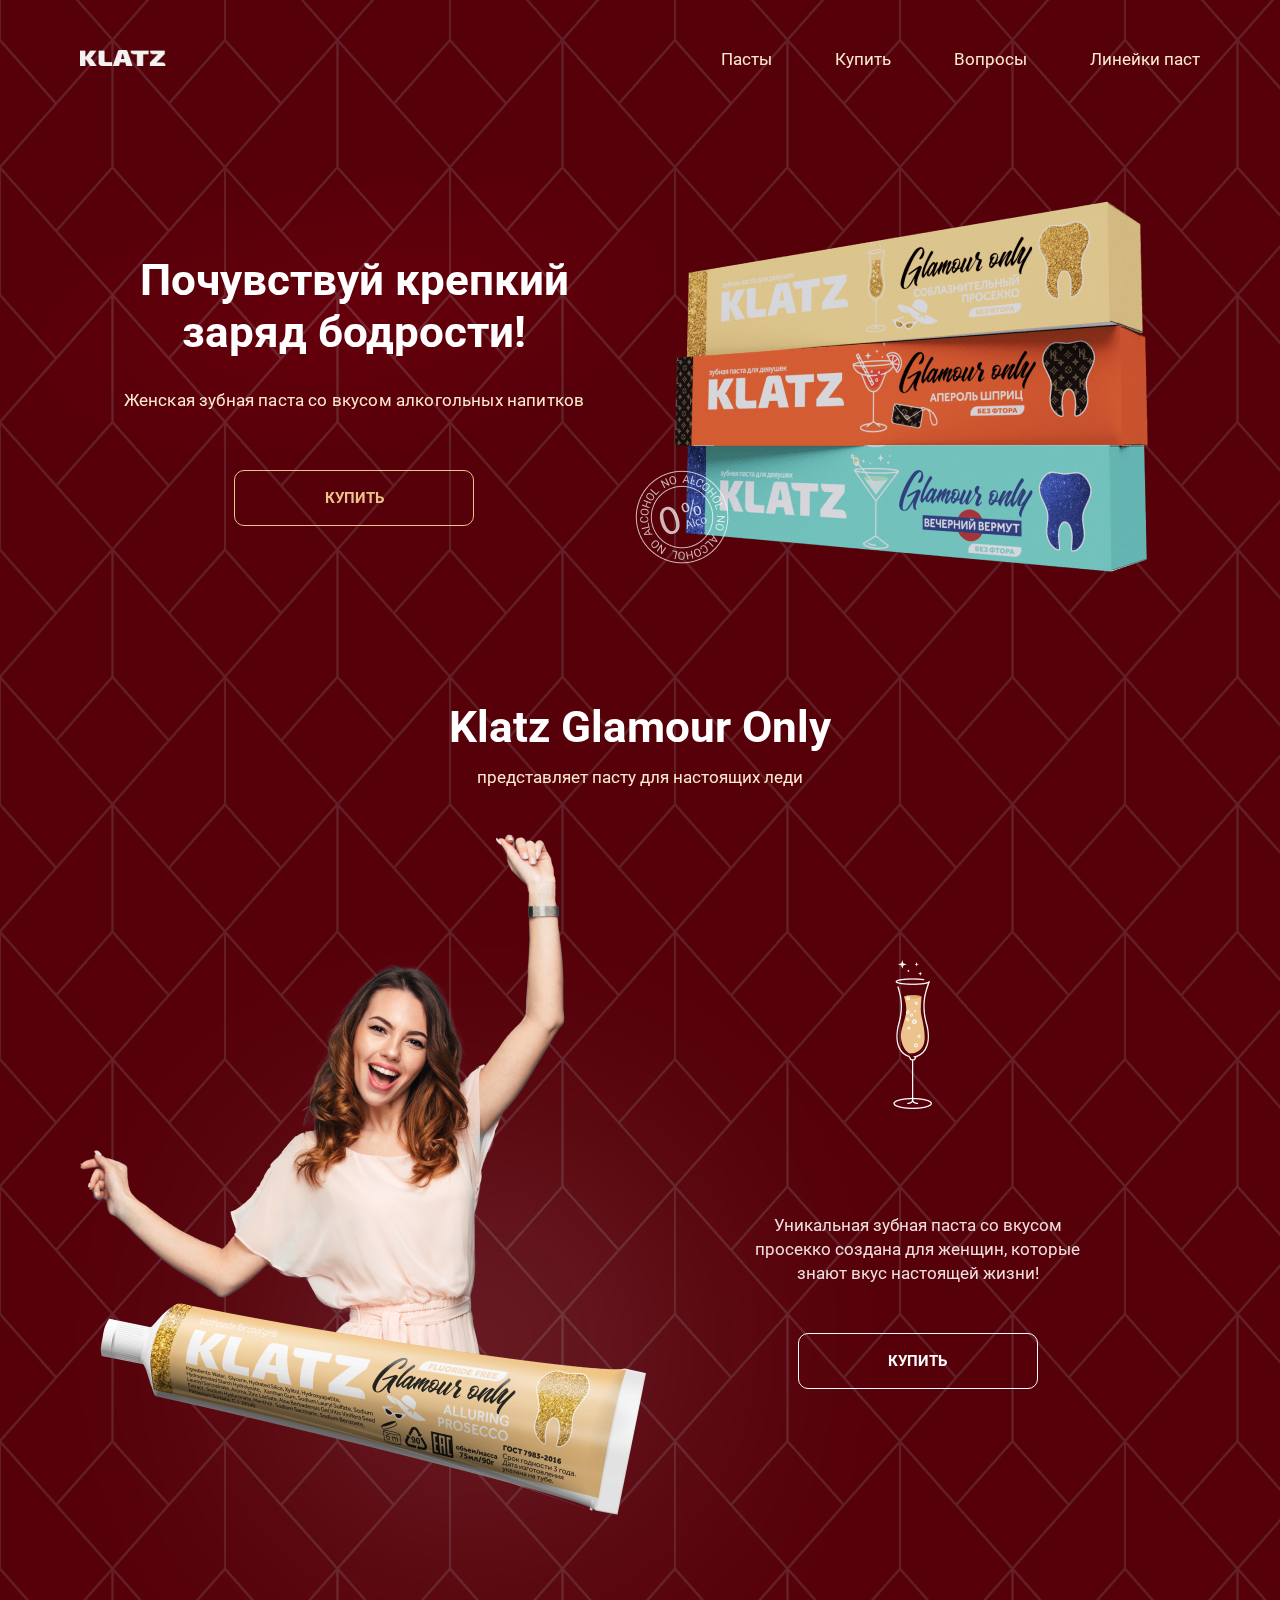
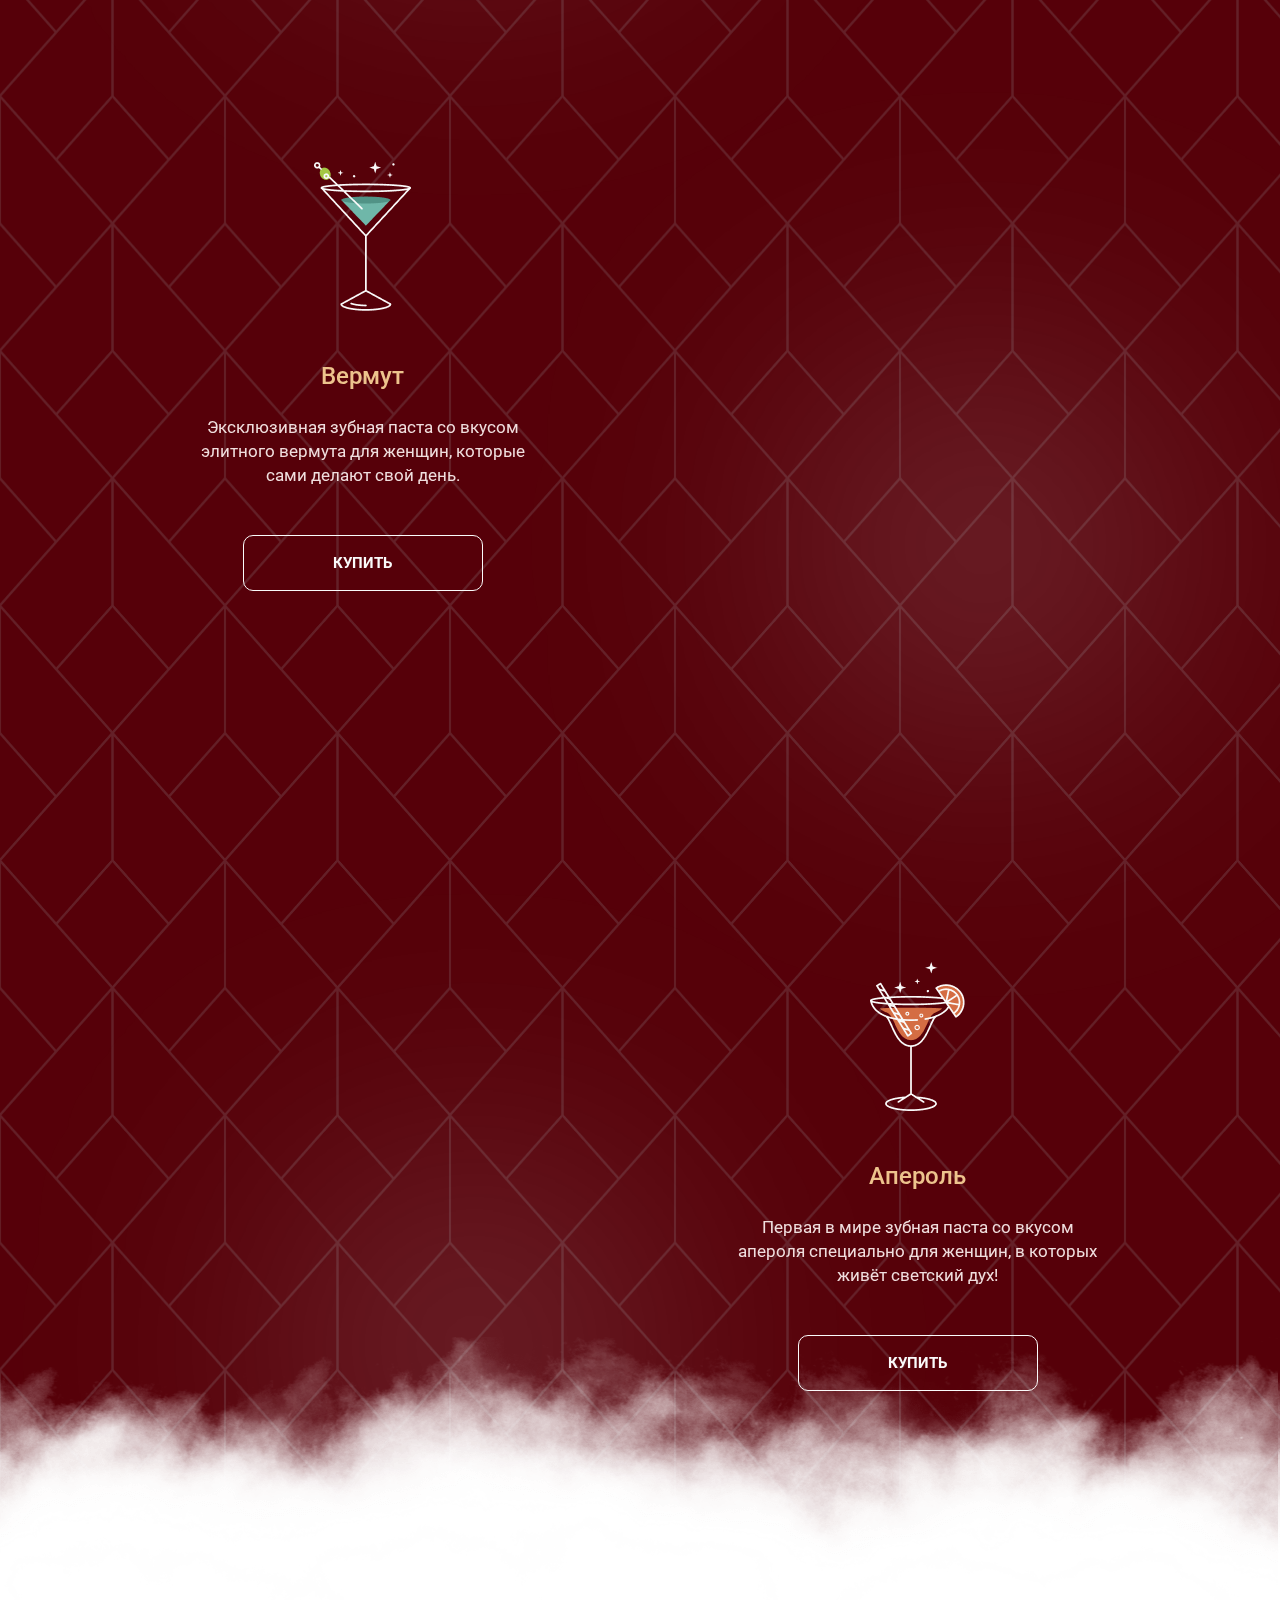
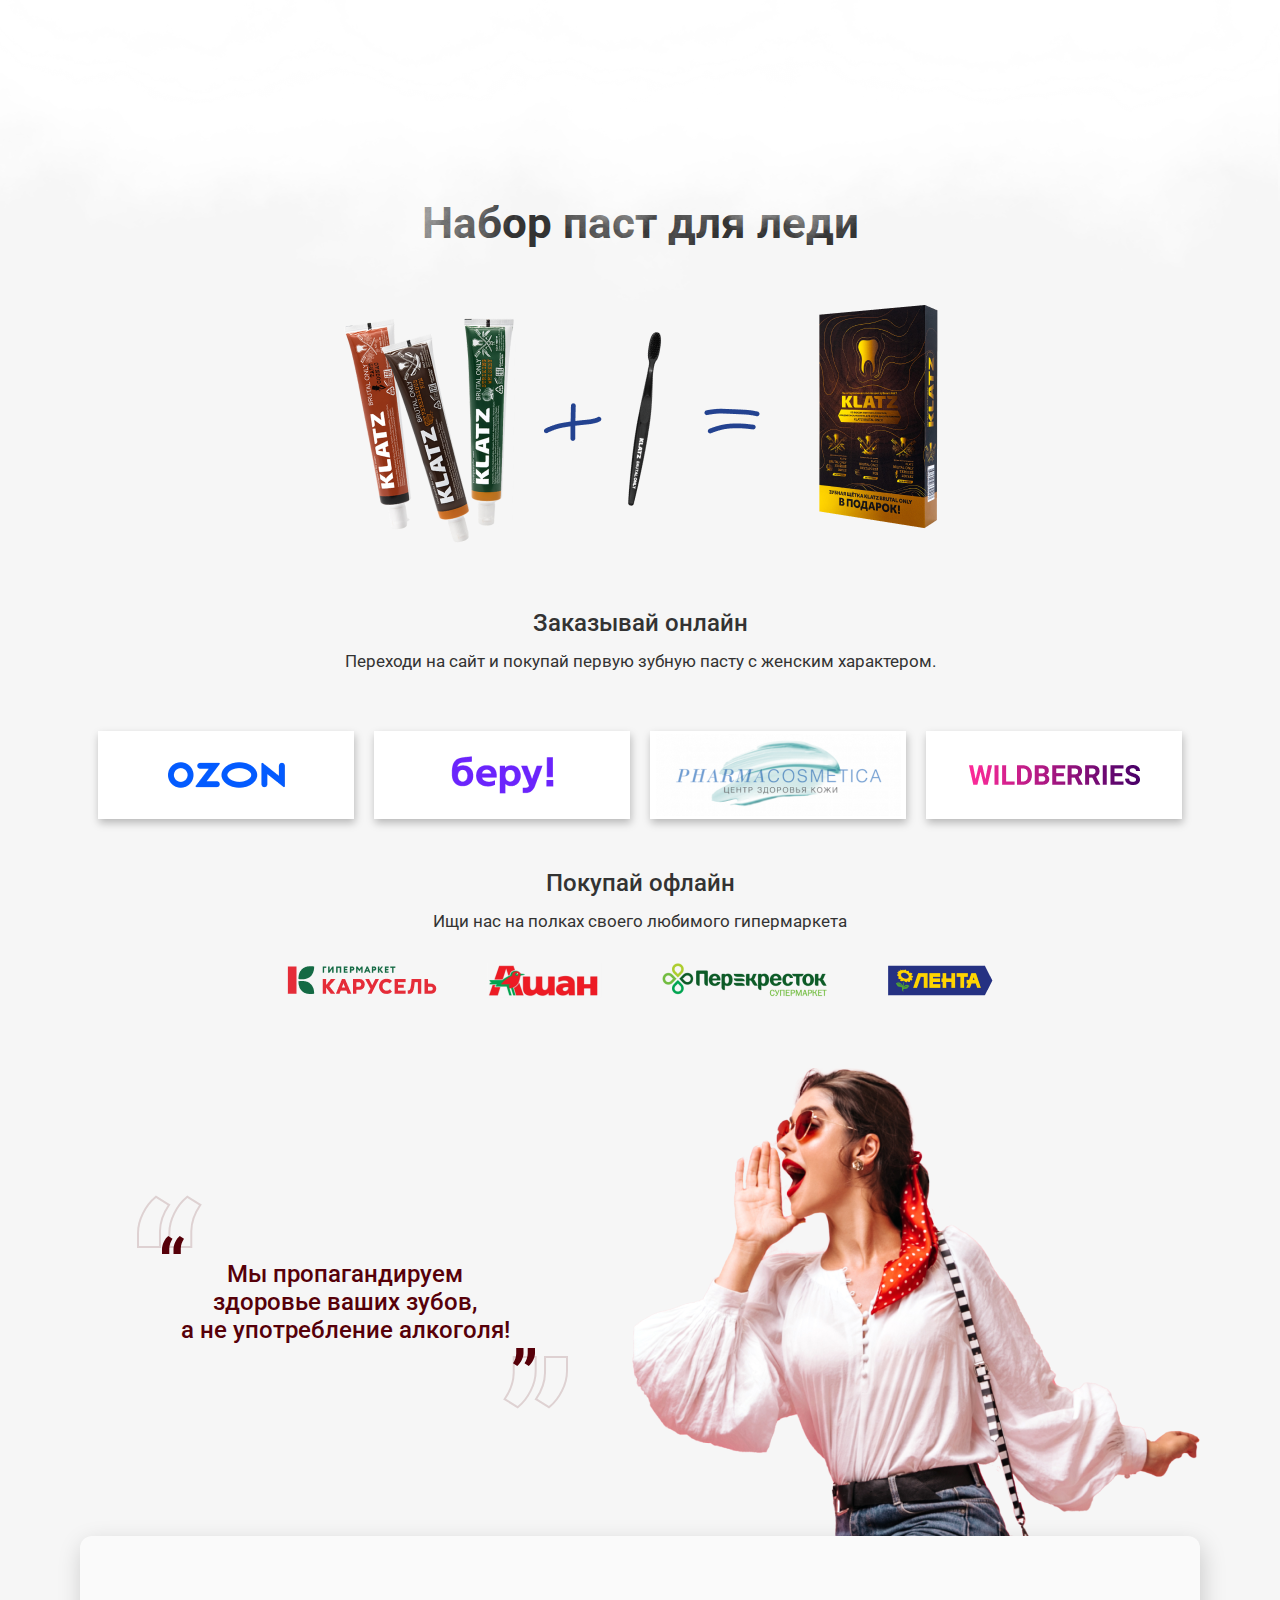
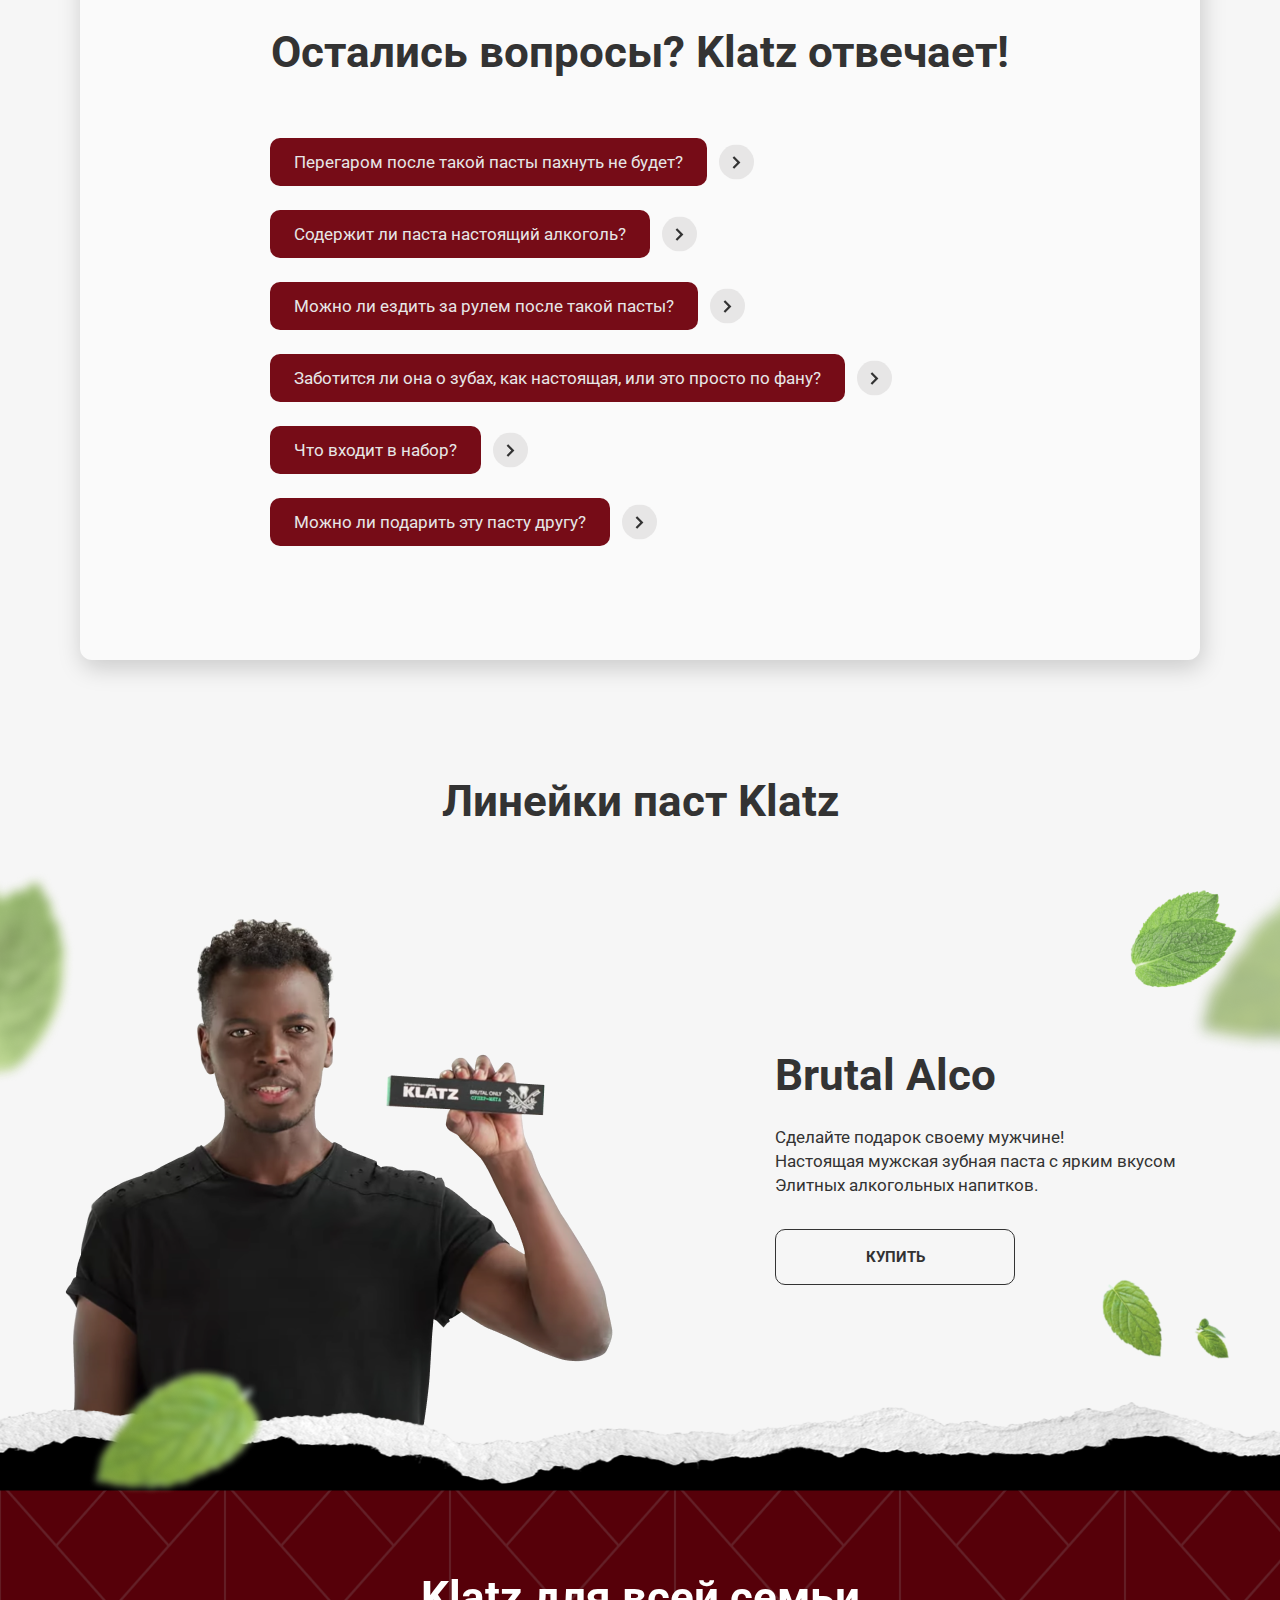
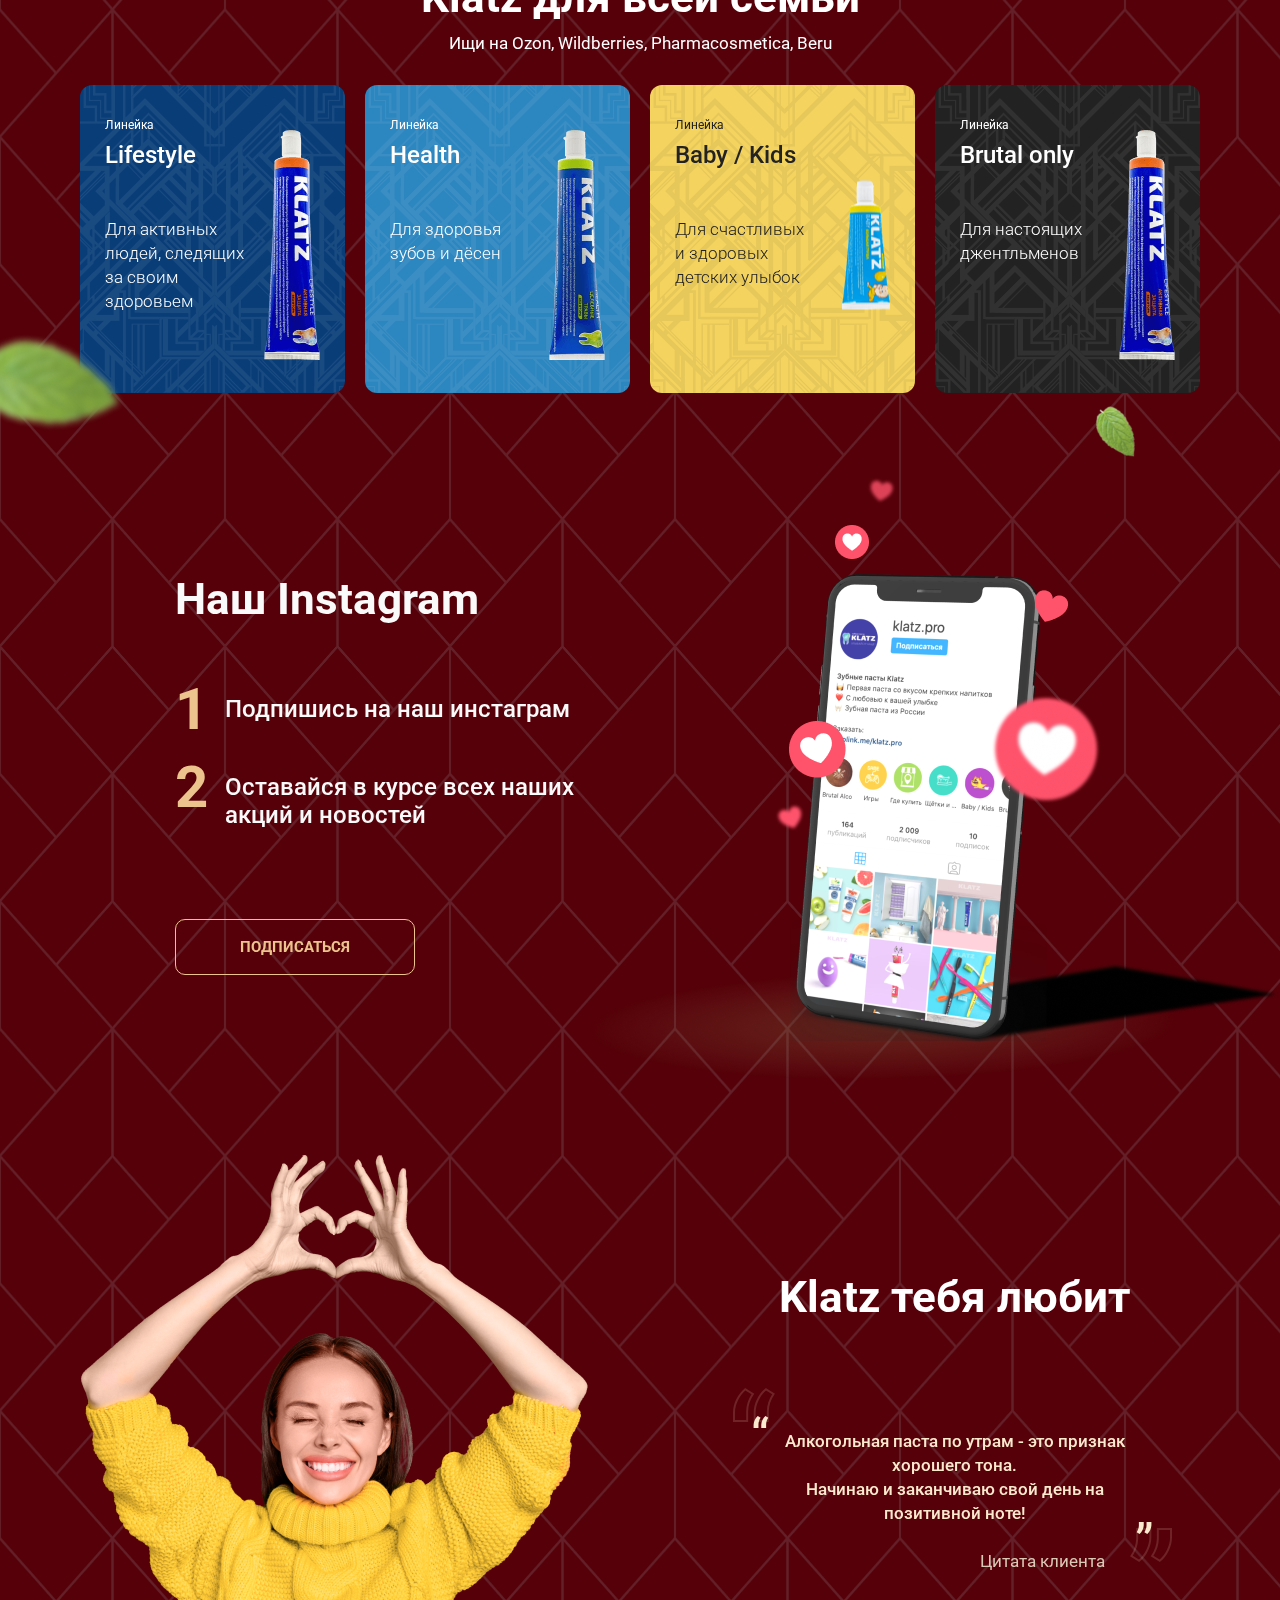
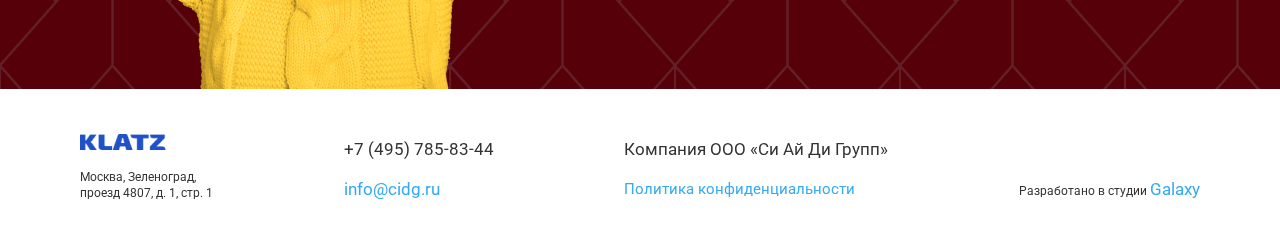
==== brutal/index.html @ ed5d12a5 "2" ====
<!DOCTYPE html>
<html>
<head>
    <!-- Google Tag Manager -->
<script>(function(w,d,s,l,i){w[l]=w[l]||[];w[l].push({'gtm.start':
new Date().getTime(),event:'gtm.js'});var f=d.getElementsByTagName(s)[0],
j=d.createElement(s),dl=l!='dataLayer'?'&l='+l:'';j.async=true;j.src=
'https://www.googletagmanager.com/gtm.js?id='+i+dl;f.parentNode.insertBefore(j,f);
})(window,document,'script','dataLayer','GTM-NTKZBSR');</script>
<!-- End Google Tag Manager -->

	<meta http-equiv="Content-Type" content="text/html; charset=utf-8" />
    <meta name="format-detection" content="telephone=no">
	<meta http-equiv="x-rim-auto-match" content="none">
	<meta name="viewport" content="user-scalable=yes, width=device-width" />
	<title>Зубные пасты Klatz</title>
	<script src="js/html5shiv.js"></script>
	<link href="https://fonts.googleapis.com/css2?family=Roboto:wght@300;400;500;700&display=swap" rel="stylesheet">
	<link href="css/reset.css" rel="stylesheet" type="text/css" />
	<link href="css/style.css" rel="stylesheet" type="text/css" />
    <link href="css/animate.min.css" rel="stylesheet" type="text/css" />
    <link href="css/mobile.css" rel="stylesheet" type="text/css" />
    
</head>

<body>
    
<!-- Google Tag Manager (noscript) -->
<noscript><iframe src="https://www.googletagmanager.com/ns.html?id=GTM-NTKZBSR"
height="0" width="0" style="display:none;visibility:hidden"></iframe></noscript>
<!-- End Google Tag Manager (noscript) -->

	<div class="main" id="main">
		<header>
        	<div class="container">
            	<div class="header-blocks">
                	<div class="logo"><img src="img/logo.png" alt=""></div>
                    <nav>
                    	<a href="#catalog" class="smoothScroll">Пасты</a>
                        <a href="#pay" class="smoothScroll">Купить</a>
                        <a href="#faq" class="smoothScroll">Вопросы</a>
                        <a href="#about" class="smoothScroll">Линейки паст</a>
                    </nav>
                    <div class="mob-nav">
                    	<div></div>
                        <div></div>
                        <div></div>
                    </div>
                </div>
            </div>
        </header>
        <div class="block1">
        	<div class="container">                
                <div class="block1-image"><span></span><img src="img/block1-image.png" alt=""></div>
                <div class="block1-content">
                	<div class="block1-title">Почувствуй крепкий заряд бодрости!</div>
                    <div class="block1-text">Женская зубная паста со вкусом алкогольных напитков</div>
                    <img src="img/block1-image.png" alt="" class="block1-image-mob">
                    <div class="cnt"><a href="#pay" class="btn yellow-btn smoothScroll">купить</a></div>
                </div>
            </div>
        </div>
        <div class="block3" id="catalog">
        	<div class="container">
            	<div class="block3-title">Klatz Glamour Only</div>
                <div class="block3-text">представляет пасту для настоящих леди</div>
                <div class="block3-block">
                	<img src="img/block3-image1.png" class="block3-image-mob" alt="">
                	<div class="block3-image">
                    	<div class="block3-image-bg wow animate__fadeIn" data-wow-duration="1s" data-wow-delay="0.4s"></div>
                        <div class="block3-image-icon1 wow animate__fadeInRight" data-wow-duration="1s" data-wow-delay="0.7s"></div>
                        <div class="block3-image-icon2 wow animate__fadeInRight" data-wow-duration="1s" data-wow-delay="0.7s"></div>
                        <div class="block3-image-icon4 wow animate__fadeInLeft" data-wow-duration="1s" data-wow-delay="0.7s"></div>
                        <div class="block3-image-icon5 wow animate__fadeInLeft" data-wow-duration="1s" data-wow-delay="0.7s"></div>
                        <div class="block3-image-image-fix wow animate__slideInUp" data-wow-duration="1.5s"></div>
                    </div>
                    <div class="block3-content">
                    	<div><img src="img/prosecco/prosecco-glass.png" alt="prosecco-glass"></div>
                        <div class="block3-item-title wow slideInLeft">Просекко</div>
                        <p>Уникальная зубная паста со вкусом просекко создана для женщин, которые знают вкус настоящей жизни!</p>
                        <div class="cnt"><a href="#pay" class="btn white-btn smoothScroll">купить</a></div>
                    </div>
                </div>
                <div class="block3-block">
                	<img src="img/block3-image2.png" class="block3-image-mob-fix" alt="">
                	<div class="block3-content">
                    	<div><img src="img/wermut/wermut-glass.png" alt="wermut-glass"></div>
                        <div class="block3-item-title">Вермут</div>
                        <p>Эксклюзивная зубная паста со вкусом элитного вермута для женщин, которые сами делают свой день.</p>
                        <div class="cnt"><a href="#pay" class="btn white-btn smoothScroll">купить</a></div>
                    </div>
                    <img src="img/block3-image2.png" class="block3-image-mob block3-image-mob-fix2" alt="">
                	<div class="block3-image">
                    	<div class="block3_2-image-bg wow animate__fadeIn" data-wow-duration="1s" data-wow-delay="0.4s"></div>
                        <div class="block3_2-image-icon1 wow animate__fadeInRight" data-wow-duration="1s" data-wow-delay="0.7s"></div>
                        <div class="block3_2-image-icon2 wow animate__fadeInRight" data-wow-duration="1s" data-wow-delay="0.7s"></div>
                        <div class="block3_2-image-icon3 wow animate__fadeInRight" data-wow-duration="1s" data-wow-delay="0.7s"></div>
                        <div class="block3_2-image-icon4 wow animate__fadeInLeft" data-wow-duration="1s" data-wow-delay="0.7s"></div>
                        <div class="block3_2-image-icon5 wow animate__fadeInLeft" data-wow-duration="1s" data-wow-delay="0.7s"></div>
                        <div class="block3_2-image1 wow animate__slideInUp" data-wow-duration="1.5s"></div>
                    </div>
                </div>
                <div class="block3-block">
                	<img src="img/block3-image3.png" class="block3-image-mob" alt="">
                	<div class="block3-image">
                    	<div class="block3_3-image-bg wow animate__fadeIn" data-wow-duration="1s" data-wow-delay="0.4s"></div>
                        <div class="block3_3-image-icon1 wow animate__fadeInRight" data-wow-duration="1s" data-wow-delay="0.7s"></div>
                        <div class="block3_3-image-icon2 wow animate__fadeInLeft" data-wow-duration="1s" data-wow-delay="0.7s"></div>
                        <div class="block3_3-image-icon3 wow animate__fadeInRight" data-wow-duration="1s" data-wow-delay="0.7s"></div>
                        <div class="block3_3-image-icon4 wow animate__fadeInRight" data-wow-duration="1s" data-wow-delay="0.7s"></div>
                        <div class="block3_3-image1 wow animate__slideInUp" data-wow-duration="1.5s"></div>
                    </div>
                    <div class="block3-content">
                    	<div><img src="img/aperol/aperol-glass.png" alt="aperol-glass"></div>
                        <div class="block3-item-title">Апероль</div>
                        <p>Первая в мире зубная паста со вкусом апероля специально для женщин, в которых живёт светский дух!</p>
                        <div class="cnt"><a href="#pay" class="btn white-btn smoothScroll">купить</a></div>
                    </div>
                </div>
            </div>
        </div>
        <div class="white-block">
        	<div class="white-top"></div>
            <div class="container" id="pay">
            	<div class="white-title">Набор паст для леди</div>
                <div class="white-image"><img src="img/white-image.png" alt=""></div>
                <div class="order">
                	<div class="order-title">Заказывай онлайн</div>
                    <div class="order-text">Переходи на сайт и покупай первую зубную пасту с женским характером.</div>
                    <div class="order-blocks">
                        <a id="btn1" target="_blank" href="https://www.ozon.ru/context/detail/id/167987107/" class="order-item"><img src="img/order/1.png" alt="ozon"></a>
                        <a id="btn2" target="_blank" href="https://beru.ru/product/nabor-klatz-zubnaia-pasta-terpkii-koniak-75-ml-zubnaia-pasta-uboinyi-viski-75-ml-zubnaia-pasta-buntarskii-rom-75-ml-zubnaia-shchetka-dlia-vzroslykh-zhestkaia/100883384955" class="order-item-2"><img src="img/order/2.png" alt="беру!"></a>
                        <a id="btn3" target="_blank" href="https://www.pharmacosmetica.ru/eshop/plus-podarok/podarki-dlya-sebya/nabor-zubnaya-pasta-klatz-brutal-only-terpkiy-konyak-75ml-uboynyy-viski-75ml-buntarskiy-rom-75ml-zub.html" class="order-item-2"><img src="img/order/3.png" alt="pharmacosmetica"></a>
                        <a id="btn4" target="_blank" href="https://www.wildberries.ru/catalog/11009978/detail.aspx" class="order-item"><img src="img/order/4.png" alt="wildberries"></a>
                    </div>
                </div>
                <div class="pay">
                	<div class="order-title">Покупай офлайн</div>
                    <div class="order-text">Ищи нас на полках своего любимого гипермаркета</div>
                    <div class="pay-blocks">
                    	<img src="img/pay/1.png" alt="гипермаркет Карусель">
                        <img src="img/pay/2.png" alt="Ашан">
                        <img src="img/pay/3.png" alt="супермаркет Перекресток">
                        <img src="img/pay/4.png" alt="гипермаркет Лента">
                    </div>
                </div>
                <div class="faq-info">
                	<div class="faq-info-content">
                    	<div class="faq-quote-left"></div>
                        <div class="faq-quote-left2"></div>
                        <div class="faq-quote-right"></div>
                        <div class="faq-quote-right2"></div>
                    	Мы пропагандируем<br> здоровье ваших зубов,<br> а не употребление алкоголя!
                    </div>
                	<img src="img/faq-image.png" alt="">
                </div>
                <div class="faq" id="faq">
                	<div class="faq-title">Остались вопросы? Klatz отвечает!</div>
                    <div class="faq-items">
                    	<div class="faq-item">
                        	<div class="faq-item-title">
                            	Перегаром после такой пасты пахнуть не будет?
                                <span></span>
                            </div>
                            <div class="faq-item-content">
                            	- Нет, паста не содержит алкоголя, поэтому не оставляет после себя алкогольного запаха. Вы с удовольствием можете чистить зубы перед важной встречей или свиданием - изо рта будет пахнуть свежестью.
                            </div>
                        </div>
                        <div class="faq-item">
                        	<div class="faq-item-title">
                            	Содержит ли паста настоящий алкоголь?
                                <span></span>
                            </div>
                            <div class="faq-item-content">
                            	- Нет, мы используем специальные отдушки, чтобы придать пасте очень правдоподобный вкус алкоголя. Он вас не разочарует!
                            </div>
                        </div>
                        <div class="faq-item">
                        	<div class="faq-item-title">
                            	Можно ли ездить за рулем после такой пасты?
                                <span></span>
                            </div>
                            <div class="faq-item-content">
                            	- Конечно, так как в нашей пасте нет алкоголя. Только полезные элементы для здоровья ваших зубов.
                            </div>
                        </div>
                        <div class="faq-item">
                        	<div class="faq-item-title">
                            	Заботится ли она о зубах, как настоящая, или это просто по фану?
                                <span></span>
                            </div>
                            <div class="faq-item-content">
                            	Заботится, да ещё как! Паста содержит ионы цинка, активные компоненты солодки и оливкового масла, которые оказывают бактериостатическое действие, препятствуют формированию зубного камня, сохраняют длительное ощущение свежести во рту. А также другие полезные элементы.
                            </div>
                        </div>
                        <div class="faq-item">
                        	<div class="faq-item-title">
                            	Что входит в набор?                                
                            </div>
                            <div class="faq-item-content">
                            	<strong>Зубная щётка</strong>, зубная паста для мужчин <strong>Терпкий коньяк</strong> 75 мл, Зубная паста для мужчин <strong>Убойный виски</strong> 75 мл, Зубная паста для мужчин <strong>Бунтарский ром</strong> 75 мл.
                            </div>
                        </div>
                        <div class="faq-item">
                        	<div class="faq-item-title">
                            	Можно ли подарить эту пасту другу?
                                <span></span>
                            </div>
                            <div class="faq-item-content">
                            	Конечно! Эта паста - отличное дополнение к подарку для тех, кого сложно удивить.
                            </div>
                        </div>
                    </div>
                </div>
            </div>
            <div class="about" id="about">
            	<div class="about-icon1"></div>
                <div class="about-icon6"></div>
            	<div class="about-title">Линейки паст Klatz</div>
                <div class="about-block">
                	<div class="container">
                    	<div class="about-image"><img src="img/about-image.png" alt=""></div>
                    	<div class="about-icon2"></div>
                        <div class="about-icon4"></div>
                        <div class="about-icon5"></div>
                        <div class="about-icon7"></div>
                        <div class="about-block-content">
                        	<div class="about-content">
                            	<div class="about-content-title">Brutal Alco</div>
                                <p>Сделайте подарок своему мужчине!<br> Настоящая мужская зубная паста с ярким вкусом Элитных алкогольных напитков. </p>
                                <div class="about-btn-mob"><a href="#pay" class="btn black-btn smoothScroll">Купить</a></div>
                            </div>
                        </div>
                    </div>
                </div>
            </div>
            <div class="white-bottom"></div>
        </div>
        <div class="info">
        	<div class="info-icon1"></div>
        	<div class="container">
            	<div class="info-icon2"></div>
            	<div class="info-title">Klatz для всей семьи</div>
                <div class="info-text">Ищи на Ozon, Wildberries, Pharmacosmetica, Beru</div>
                <div class="info-blocks">
                	<div class="info-item">
                    	<div class="info-item__content">
                        	<p class="info-item-text1">Линейка</p>
                            <p class="info-item-text2">Lifestyle</p>
                            <p class="info-item-bottom">Для активных людей, следящих за своим здоровьем</p>
                        </div>
                        <img src="img/info/lifestyle.png" alt="Зубная паста Klatz Lifestyle">
                    </div>
                    <div class="info-item">
                        <div class="info-item__content">
                            <p class="info-item-text1">Линейка</p>
                            <p class="info-item-text2">Health</p>
                            <p class="info-item-bottom">Для здоровья зубов и дёсен</p>
                        </div>
                        <img src="img/info/health.png" alt="Зубная паста Klatz Health">
                    </div>
                    <div class="info-item">
                        <div class="info-item__content">
                            <p class="info-item-text1">Линейка</p>
                            <p class="info-item-text2">Baby / Kids</p>
                            <p class="info-item-bottom">Для счастливых и здоровых детских улыбок</p>
                        </div>
                        <img src="img/info/baby-kids.png" alt="Зубная паста Klatz Baby/Kids">
                    </div>
                    <div class="info-item">
                        <div class="info-item__content">
                            <p class="info-item-text1">Линейка</p>
                            <p class="info-item-text2">Brutal only</p>
                            <p class="info-item-bottom">Для настоящих джентльменов</p>
                        </div>
                        <img src="img/info/lifestyle.png" alt="Зубная паста Klatz Brutal only">
                    </div>
                </div>
            </div>
        </div>
        <div class="sub">
        	<div class="container">
            	<div class="sub-image">
                	<div class="sub-icon1"></div>
                    <div class="sub-icon2"></div>
                    <div class="sub-icon3"></div>
                    <div class="sub-icon4"></div>
                    <div class="sub-icon5"></div>
                    <div class="sub-icon6"></div>
                </div>
            	<div class="sub-block">
                	<div class="sub-content">
                    	<div class="sub-title">Наш Instagram</div>
                        <ol>
                            <li>Подпишись на наш инстаграм</li>
                            <li>Оставайся в курсе всех наших акций и новостей</li>
                        </ol>
                        <a href="https://www.instagram.com/klatz.pro/" target="_blank" class="btn yellow-btn">Подписаться</a>
                    </div>
                    <img src="img/sub-image.png" alt="">
                </div>
            </div>
        </div>
        <div class="qoute">
        	<div class="container">
            	<div class="qoute-image"><img src="img/quote-image.png" alt=""></div>
            	<div class="quote-block">
                	<div class="qoute-content">
                    	<div class="quote-title">Klatz тебя любит</div>
                        <div class="quote-text">
							<div class="quote-quote-left"></div>
                            <div class="quote-quote-left2"></div>
                            <div class="quote-quote-right"></div>
                            <div class="quote-quote-right2"></div>
                        	Алкогольная паста по утрам - это признак хорошего тона.<br> Начинаю и заканчиваю свой день на позитивной ноте!</div>
                        <div class="quote-text2">Цитата клиента</div>
                    </div>
                </div>
            </div>
        </div>
        <footer>
        	<div class="container">
            	<div class="footer-blocks">
                	<div class="footer-left">
                    	<img src="img/footer-logo.png" alt="" class="footer-logo">
                        <div class="footer-left-text">Москва, Зеленоград,<br> проезд 4807, д. 1, стр. 1</div>
                    </div>
                    <div class="footer-block">
                    	<p>+7 (495) 785-83-44</p>
                        <a href="mailto:info@cidg.ru">info@cidg.ru</a>
                    </div>
                    <div class="footer-block">
                    	<p>Компания ООО «Си Ай Ди Групп»</p>
                        <a href="#" class="politika">Политика конфиденциальности</a>                        
                    </div>
                    <div class="footer-block">
                        <div class="footer-left-text">Разработано в студии <a href="https://ongalaxy.ru">Galaxy</a></div>
                    </div>
                </div>
            </div>
        </footer>
    </div>
	
    <script src="js/jquery-1.8.3.min.js"></script>
    <script src="js/wow.min.js"></script>
    <script src="js/scripts.js"></script>
</body>
</html>
---- brutal/css/style.css ----
@charset "utf-8";
* {
	-moz-box-sizing: border-box;
	-webkit-box-sizing: border-box;
	box-sizing: border-box;
}
::-webkit-input-placeholder {color:#8a8a8a;}
::-moz-placeholder          {color:#8a8a8a;}
:-moz-placeholder           {color:#8a8a8a;}
:-ms-input-placeholder      {color:#8a8a8a;}
body {
	font-family: 'Roboto', sans-serif;
	font-size: 17px;
	color: #333333;
	background: url(../img/pattern.png) repeat 0 40px #560009;
	background-size: 225px;
	min-width: 480px;
}
a {
	text-decoration: none;
	transition: all 0.3s ease 0s;
	color: #000000;
}
input, button, textarea {
	font-family: 'Roboto', sans-serif;
	outline: none;
}
div {
	outline: none;
}
.main {
	overflow: hidden;
}
.container {
	width: 1150px;
	margin-top: 0px;
	margin-right: auto;
	margin-bottom: 0px;
	margin-left: auto;
	padding-right: 15px;
	padding-left: 15px;
}
header {
	padding-top: 50px;
	padding-bottom: 70px;
	z-index: 5;
	position: relative;
}
.header-blocks {
	display: flex;
	flex-direction: row;
	flex-wrap: wrap;
	justify-content: space-between;
	align-items: center;
	align-content: center;
}
nav {
	display: flex;
	flex-direction: row;
	flex-wrap: wrap;
	justify-content: flex-start;
	align-items: center;
	align-content: center;
}
nav a {
	color: #FCEACF;
	margin-left: 63px;
}
nav a:hover {
	color: #E2846C;
}
.block1 {
	margin-bottom: 175px;
	padding-top: 115px;
}
.block1 .container {
	position: relative;
}
.block1 .container:before {
	content: '';
	position: absolute;
    width: 841.28px;
    height: 297.63px;
    left: -135px;
    top: -87px;
    background: radial-gradient(43.34% 50% at 50% 50%, rgba(255, 255, 255, 0.177) 0%, rgba(255, 255, 255, 0) 100%);
    mix-blend-mode: overlay;
    transform: rotate(-7.77deg);
}
.block1-content {
	text-align: center;
	width: 548px;
	position: relative;
	z-index: 5;
}
.block1-title {
	font-size: 44px;
	line-height: 52px;
	font-weight: bold;
	color: #FFF;
	margin-bottom: 32px;
}
.block1-text {
	font-size: 17px;
	line-height: 20px;
	color: #FCEACF;
	margin-bottom: 60px;
	letter-spacing: 0.01em;
}
.btn {	
	width: 240px;
	height: 56px;
	display: flex;
	flex-direction: row;
	flex-wrap: wrap;
	justify-content: center;
	align-items: center;
	align-content: center;
	font-size: 15px;
	font-weight: bold;
	text-transform: uppercase;	
	line-height: 24px;
	border-radius: 10px;
}
.yellow-btn {
	border: 1px solid #EDC38D;
	color: #EDC38D;
}
.yellow-btn:hover, .white-btn:hover {
	color: #030303;
	background-color: #FCEACF;
}
.white-btn {
	border: 1px solid #FAFAFA;
	color: #FAFAFA;
}
.black-btn {
	border: 1px solid #333;
	color: #333;
}
.black-btn:hover {
	color: #fff;
	background-color: #333;
}
.cnt {
    display: flex;
    flex-direction: row;
    flex-wrap: wrap;
    justify-content: center;
    align-items: center;
    align-content: center;
    text-align: center;
}
.block1-image {
	position: absolute;
	right: 65px;
	bottom: -50px;
}
.block1-image span {
	position: absolute;
	left: -50px;
	background-image: url(../img/block1-mini.png);
	height: 118px;
	width: 118px;
	bottom: 0px;
}
.block2 {
	margin-bottom: 100px;
	background-image: url(../img/block2-image.png);
	background-repeat: no-repeat;
	background-position: center top;
	height: 530px;
}
.block2 .container {
	position: relative;
}
.block2-bg {
	background-image: url(../img/block2-bg.png);
	height: 660px;
	width: 1220px;
	position: absolute;
	left: -300px;
	top: 126px;
}
.block3-title {
	font-size: 44px;
	line-height: 52px;
	font-weight: bold;
	color: #FFF;
	text-align: center;
	margin-bottom: 12px;
}
.block3-text {
	line-height: 24px;
	color: #FCEACF;
	text-align: center;
	margin-bottom: 45px;
}
.block3-block {
	margin-bottom: 120px;
	display: flex;
	flex-direction: row;
	flex-wrap: wrap;
	justify-content: space-between;
	align-items: center;
	align-content: center;
}
.block3-content {
	margin-right: 100px;
	text-align: center;
	width: 365px;
}
.block3-content img {
	margin-bottom: 48px;
}
.block3-item-title {
	font-size: 24px;
	line-height: 28px;
	font-weight: 500;
	color: #EDC38D;
	margin-bottom: 25px;
}
.block3-content p {
	font-size: 17px;
	line-height: 24px;
	color: #F0DEDE;
	margin-bottom: 48px;
}
.block3-block:nth-child(2n) .block3-content {
	margin-right: 0px;
	margin-left: 100px;
}
.block3-block:nth-child(2n) .block3-image {
	margin-right: 45px;
	margin-left: 0px;
}
.white-block {
	background-color: #F6F6F6;
	position: relative;
	padding-top: 160px;
}
.white-top {
	position: absolute;
	top: -300px;
	left: 0px;
	width: 100%;
	height: 646px;
	background: url(../img/clouds-bg.png) 0 0;	
}
.white-title {
	font-size: 44px;
	line-height: 52px;
	font-weight: bold;
	text-align: center;
	margin-bottom: 56px;
}
.order {
	text-align: center;
}
.order-title {
	font-size: 24px;
	line-height: 28px;
	font-weight: 500;
	margin-bottom: 12px;
}
.order-text {
	line-height: 24px;
	margin-bottom: 58px;
}
.order-blocks {
	margin-bottom: 50px;
	display: flex;
	flex-direction: row;
	flex-wrap: wrap;
	justify-content: center;
	align-items: center;
	align-content: center;
}
.order-item {
	height: 88px;
	width: 256px;
	background: #FFFFFF;
	box-shadow: 1px 4px 8px rgba(0, 0, 0, 0.25);
	display: flex;
	flex-direction: row;
	flex-wrap: wrap;
	justify-content: center;
	align-items: center;
	align-content: center;
	margin-right: 10px;
	margin-left: 10px;
}
.order-item-2 {
	height: 88px;
	width: 256px;
	background: #FFFFFF;
	box-shadow: 1px 4px 8px rgba(0, 0, 0, 0.25);
	display: flex;
	flex-direction: row;
	flex-wrap: wrap;
	justify-content: center;
	align-items: center;
	align-content: center;
	margin-right: 10px;
	margin-left: 10px;
}
.order-item:hover {
	transform: scale(1.1);
}
.order-item-2:hover {
	transform: scale(1.1);
}
.pay {
	text-align: center;
	padding-bottom: 70px;
}
.pay .order-text {
	margin-bottom: 30px;
}
.pay-blocks {
	display: flex;
	flex-direction: row;
	flex-wrap: wrap;
	justify-content: center;
	align-items: center;
	align-content: center;
}
.pay-blocks img {
	margin-right: 25px;
	margin-left: 25px;
}
.faq-info {
	display: flex;
	flex-direction: row;
	flex-wrap: wrap;
	justify-content: space-between;
	align-items: center;
	align-content: center;
}
.faq-info-content {
	text-align: center;
	width: 350px;
	position: relative;
	margin-left: 90px;
	font-size: 24px;
	line-height: 28px;
	color: #560009;
	font-weight: 500;
}
.faq-quote-left {
	position: absolute;
	background-image: url(../img/quote-burgundy.svg);
	width: 65px;
	height: 53px;	
	left: -33px;
	top: -65px;	
}
.faq-quote-left2 {
	position: absolute;
	background-image: url(../img/quote-burgundy-small.svg);
	height: 18px;
	width: 22px;
	left: -8px;
	top: -24px;	
}
.faq-quote-right {
	position: absolute;
	background-image: url(../img/quote-burgundy.svg);
	height: 53px;
	width: 65px;
	right: -48px;
	bottom: -65px;
	transform: rotateZ(180deg);
}
.faq-quote-right2 {
	position: absolute;
	background-image: url(../img/quote-burgundy-small.svg);
	height: 18px;
	width: 22px;
	right: -15px;
	bottom: -22px;
	transform: rotateZ(180deg);
}
.faq {
	margin-bottom: 115px;
	padding: 90px 190px;
	background: #fafafa;
	box-shadow: 2px 8px 24px rgba(0, 0, 0, 0.18);
	border-radius: 12px;	
}
.faq-title {
	margin-bottom: 60px;
	font-size: 44px;
	line-height: 52px;
	font-weight: bold;	
	text-align: center;
}
.faq-item-title {
	display: inline-block;
	position: relative;
	margin-bottom: 24px;
	padding: 12px 24px;
	color: #E7E6E6;
	line-height: 24px;
	background: #760C17;
	border-radius: 10px;
	cursor: pointer;
}
.faq-item-title:before {
	content: '';
    position: absolute;    
    width: 35px;
    height: 35px;    
    top: 50%;
    transform: translateY(-50%);
    right: -47px;
    background: url(../img/faq-close.svg) 50% no-repeat #E7E6E6;
    border-radius: 50%;
}
.faq-item-content {
	display: none;
	margin-left: 145px;
	margin-bottom: 24px;
	padding: 12px 24px;	
	background: #E7E6E6;
	border-radius: 10px;
	line-height: 24px;
}
.faq-item-title.active:before {
    transform: translateY(-50%);
    right: -47px;
    background: url(../img/faq-open.svg) 50% no-repeat #760C17;
}
.faq-item-content.active {
	display: block;
}
.about-title {
	font-size: 44px;
	line-height: 52px;
	font-weight: bold;
	text-align: center;
	margin-bottom: 56px;
}
.about {
	position: relative;
}
.about-icon1 {
	background-image: url(../img/about-icon1.png);
	height: 325px;
	width: 151px;
	position: absolute;
	left: 0px;
	top: 30px;
}
.about-icon6 {
	background-image: url(../img/about-icon6.png);
	height: 358px;
	width: 127px;
	position: absolute;
	top: 30px;
	right: 0px;
}
.about-block .container {
	position: relative;
}
.about-icon2 {
	background-image: url(../img/about-icon2.png);
	height: 245px;
	width: 223px;
	position: absolute;
	left: 0px;
	bottom: -120px;
	z-index: 2;
}
.about-icon4 {
	background-image: url(../img/about-icon4.png);
	height: 113px;
	width: 125px;
	position: absolute;
	top: 0px;
	right: -30px;
}
.about-icon5 {
	background-image: url(../img/about-icon5.png);
	height: 121px;
	width: 161px;
	position: absolute;
	right: -30px;
	bottom: 60px;
}
.about-block-content {
	height: 568px;
	display: flex;
	flex-direction: row;
	flex-wrap: wrap;
	justify-content: flex-end;
	align-items: center;
	align-content: center;
}
.about-content {
	width: 425px;
}
.about-content-title {
	font-size: 44px;
	line-height: 52px;
	font-weight: bold;
	margin-bottom: 24px;
}
.about-content p {
	font-size: 17px;
	line-height: 24px;
	margin-bottom: 32px;
}
.info {
	padding-top: 120px;
	margin-bottom: 180px;
	position: relative;
}
.info .container {
	position: relative;
}
.info-title {
	font-size: 44px;
	line-height: 52px;
	font-weight: bold;
	color: #FFF;
	text-align: center;
	margin-bottom: 8px;
}
.info-text {
	font-size: 17px;
	line-height: 24px;
	color: #FFF;
	text-align: center;
	margin-bottom: 30px;
}
.info-blocks {
	display: flex;
	flex-direction: row;
	flex-wrap: wrap;
	justify-content: space-between;
	align-items: center;
	align-content: center;
}
.info-item {
	position: relative;
	width: 265px;
	height: 308px;
	padding: 32px 25px;	
	background-image: url(../img/info/info-item-bg.png);
	color: #fff;
	border-radius: 12px;
}
.info-blocks .info-item:nth-child(1) {
	background-color: #083D77;
}
.info-blocks .info-item:nth-child(2) {
	background-color: #2C86BF;
}
.info-blocks .info-item:nth-child(3) {
	background: url(../img/info/info-item-bg-black.png) #F4D35E;
	color: #222;
}
.info-blocks .info-item:nth-child(4) {
	background-color: #222;
}
.info-item__content {
	width: 140px;
}
.info-item img {
	position: absolute;
    right: 25px;
    top: 52%;
    transform: translateY(-50%);
}
.info-icon1 {
	background-image: url(../img/info-icon1.png);
	height: 194px;
	width: 148px;
	left: 0px;
	position: absolute;
	bottom: -100px;
	z-index: 2;
}
.info-icon2 {
	background-image: url(../img/info-icon2.png);
	height: 63px;
	width: 71px;
	position: absolute;
	bottom: -70px;
	right: 60px;
}
.sub {
	margin-bottom: 180px;
}
.sub .container {
	position: relative;
}
.sub-block {
	display: flex;
	flex-direction: row;
	flex-wrap: wrap;
	justify-content: flex-start;
	align-items: center;
	align-content: center;
}
.sub-image {
	position: absolute;
	top: 0;
	right: -65px;
	background-image: url(../img/sub/image1.png);
	height: 513px;
	width: 695px;
}
.sub-content {
	width: 500px;
	padding-left: 95px;
	color: #fafafa;
}
.sub-title {
	font-size: 44px;
	line-height: 52px;
	font-weight: bold;
	margin-bottom: 70px;
}
.sub-content ol {
	margin-bottom: 90px;
}
.sub-content ol li {
	position: relative;
    padding-left: 50px;
	font-size: 24px;
	line-height: 28px;
	font-weight: 500;
}
.sub-content ol li:before {
	position: absolute;
	top: 0;
    left: 0;
	font-size: 58px;
	font-weight: bold;
	color: #EDC38D;
}
.sub-content ol li:nth-child(1) {
	margin-bottom: 50px;
}
.sub-content ol li:nth-child(1):before {
	content: '1';
}
.sub-content ol li:nth-child(2):before {
	content: '2';
}
.sub-text {
	font-size: 24px;
	line-height: 28px;
	font-weight: 500;
	color: #F1A44D;
	margin-bottom: 60px;
}
.white-image {
	text-align: center;
	margin-bottom: 56px;
}
.about-image {
	position: absolute;
	left: 0px;
	bottom: 0px;
}
.white-bottom {
	background-image: url(../img/white-bottom.png);
	background-repeat: no-repeat;
	background-position: center bottom;
	height: 98px;
	width: 100%;
	position: absolute;
	left: 0px;
	bottom: -40px;
}
.quote-block {
	height: 467px;
	display: flex;
	flex-direction: row;
	flex-wrap: wrap;
	justify-content: flex-end;
	align-items: center;
	align-content: center;
}
.qoute .container {
	position: relative;
	display: flex;
	justify-content: space-between;
	align-items: center;
}
.qoute-image {
	height: 534px;
}
.qoute-content {
	width: 371px;
	margin-right: 60px;
	text-align: center;
}
.quote-title {
	font-size: 44px;
	line-height: 52px;
	font-weight: bold;
	color: #FFF;
	margin-bottom: 106px;
}
.quote-text {
	position: relative;
	font-size: 17px;
	line-height: 24px;
	font-weight: 500;
	color: #FCEACF;
	margin-bottom: 24px;
}
.quote-text2 {
	font-size: 17px;
	line-height: 24px;
	color: #DAC9B5;
	text-align: right;
	margin-right: 35px;
}
.quote-quote-left {
	position: absolute;
	background-image: url(../img/quote-yellow.svg);
	height: 34px;
	width: 42px;
	top: -41px;
	left: -36px;	
}
.quote-quote-left2 {
	position: absolute;
	background-image: url(../img/quote-yellow-small.svg);
	height: 12px;
	width: 16px;
	top: -13px;
	left: -16px;	
}
.quote-quote-right {
	position: absolute;
	background-image: url(../img/quote-yellow.svg);
	height: 34px;
	width: 42px;
	right: -32px;
	bottom: -37px;
	transform: rotateZ(180deg);
}
.quote-quote-right2 {
	position: absolute;
	background-image: url(../img/quote-yellow-small.svg);
	height: 12px;
	width: 16px;
	right: -12px;
	bottom: -9px;	
	transform: rotateZ(180deg);
}
footer {
	background-color: #FFF;
	padding-top: 45px;
	padding-bottom: 45px;
}
.footer-blocks {
	display: flex;
	flex-direction: row;
	flex-wrap: nowrap;
	justify-content: space-between;
	align-items: flex-end;
	align-content: flex-end;
}
.footer-logo {
	margin-bottom: 16px;
}
.footer-left-text {
	font-size: 12px;
	line-height: 16px;
}
.footer-block p {
	font-size: 17px;
	line-height: 24px;
	margin-bottom: 16px;
}
.footer-block a {
	font-size: 17px;
	line-height: 24px;
	color: #34AAF2;
	text-decoration: none;
}
.footer-block a:hover {
	text-decoration: underline;
}
.footer-block .politika {
	font-size: 15px;
}
.info-item-text1 {
	font-size: 12px;
	line-height: 16px;
	margin-bottom: 8px;
}
.info-item-text2 {
	font-size: 24px;
	line-height: 28px;
	margin-bottom: 48px;
	font-weight: 500;
}
.info-item-bottom {
	font-size: 17px;
	line-height: 24px;
	font-weight: 300;
}

.info-item-top3 {
	color: #222;
}
.block3-image {		
	position: relative;
	width: 566px;
	height: 681px;
}
.block3-image:before {
	content: '';
	position: absolute;
	width: 343px;
	height: 343px;
	right: 0;
	bottom: 0;
	background: rgba(250, 250, 250, 0.2);
	border-radius: 50%;
	filter: blur(150px);
}
.block3-image-bg {
	background-image: url(../img/prosecco/bg.png);
	position: absolute;	
    width: 675px;
    height: 508px;
    top: 120px;
    left: -35px;
}
.block3-image-image1 {
	background-image: url(../img/prosecco/image1.png);
	height: 422px;
	width: 346px;
	position: absolute;
	left: 117px;
	top: 40px;
}
.block3-image-image2 {
	background-image: url(../img/prosecco/image2.png);
	height: 233px;
	width: 506px;
	position: absolute;
	left: 4px;
	bottom: 0px;
}
.block3-image-icon1 {
	background-image: url(../img/prosecco/icon1.png);
	width: 182px;
	height: 267px;	
	position: absolute;
	left: 115px;
	top: 110px;
}
.block3-image-icon2 {
	background-image: url(../img/prosecco/icon2.png);
	width: 188px;
	height: 176px;	
	position: absolute;
	left: 50px;
	bottom: 210px;
}
.block3-image-icon4 {
	background-image: url(../img/prosecco/icon4.png);
	width: 181px;
	height: 178px;	
	position: absolute;	
	top: 260px;
	right: 25px;	
}
.block3-image-icon5 {
	background-image: url(../img/prosecco/icon5.png);
	width: 126px;
	height: 97px;	
	position: absolute;	
	right: 45px;
	bottom: 160px;
}
.block3-image-image-fix {
	background-image: url(../img/prosecco/prosecco-girl.png);
	width: 566px;
	height: 681px;	
	position: absolute;
	left: 0px;
	bottom: 0px;
}
.sub-icon1 {
	background-image: url(../img/sub/icon1.png);
	height: 31px;
	width: 33px;
	position: absolute;
	top: -97px;
	left: 280px;
}
.sub-icon2 {
	background-image: url(../img/sub/icon2.png);
	height: 34px;
	width: 34px;
	position: absolute;
	top: -48px;
	left: 250px;
}
.sub-icon3 {
	background-image: url(../img/sub/icon3.png);
	height: 40px;
	width: 42px;
	position: absolute;
	top: 15px;
	right: 209px;
}
.sub-icon4 {
	background-image: url(../img/sub/icon4.png);
	height: 70px;
	width: 70px;
	position: absolute;
	top: 141px;
	left: 197px;
}
.sub-icon5 {
	background-image: url(../img/sub/icon5.png);
	height: 119px;
	width: 119px;
	position: absolute;
	top: 117px;
	right: 174px;
}
.sub-icon6 {
	background-image: url(../img/sub/icon6.png);
	height: 35px;
	width: 36px;
	position: absolute;
	top: 228px;
	left: 188px;
}
.block3_2-image-bg {
	background-image: url(../img/block3_2/bg.png);
	height: 560px;
	width: 560px;
	position: absolute;
	left: 0px;
	top: 0px;
}
.block3_2-image1 {
	background-image: url(../img/block3_2/image1.png);
	height: 535px;
	width: 534px;
	position: absolute;
	left: 0px;
	bottom: 0px;
}
.block3_2-image-icon1 {
	background-image: url(../img/block3_2/icon1.png);
	height: 115px;
	width: 111px;
	position: absolute;
	left: 61px;
	bottom: 94px;
}
.block3_2-image-icon2 {
	background-image: url(../img/block3_2/icon2.png);
	height: 206px;
	width: 182px;
	position: absolute;
	left: 64px;
	bottom: 0px;
}
.block3_2-image-icon3 {
	background-image: url(../img/block3_2/icon3.png);
	height: 103px;
	width: 110px;
	position: absolute;
	left: 51px;
	bottom: 47px;
}
.block3_2-image-icon4 {
	background-image: url(../img/block3_2/icon4.png);
	height: 107px;
	width: 91px;
	position: absolute;
	bottom: 97px;
	right: 5px;
}
.block3_2-image-icon5 {
	background-image: url(../img/block3_2/icon5.png);
	height: 63px;
	width: 70px;
	position: absolute;
	right: 40px;
	top: 221px;
}
.block3_3-image-bg {
	background-image: url(../img/block3_3/bg.png);
	height: 560px;
	width: 560px;
	position: absolute;
	left: 0px;
	top: 0px;
}
.block3_3-image1 {
	background-image: url(../img/block3_3/image1.png);
	height: 557px;
	width: 472px;
	position: absolute;
	left: 44px;
	bottom: 0px;
}
.block3_3-image-icon1 {
	background-image: url(../img/block3_3/icon1.png);
	height: 238px;
	width: 136px;
	position: absolute;
	left: 71px;
	top: 92px;
}
.block3_3-image-icon2 {
	background-image: url(../img/block3_3/icon2.png);
	height: 129px;
	width: 153px;
	position: absolute;
	right: 55px;
	top: 272px;
}
.block3_3-image-icon3 {
	background-image: url(../img/block3_3/icon3.png);
	height: 12px;
	width: 16px;
	position: absolute;
	left: 106px;
	bottom: 194px;
}
.block3_3-image-icon4 {
	background-image: url(../img/block3_3/icon4.png);
	height: 35px;
	width: 48px;
	position: absolute;
	left: 60px;
	bottom: 48px;
}
.block3-image-mob {
	display: none;
}
.sub-block img {
	display: none;
}
.block1-image-mob {
	display: none;
}
.block3-image-mob-fix {
	display: none;
}
.mob-nav {
	display: none;
}
---- brutal/css/mobile.css ----
@media screen and (max-width: 1149px) {
	.container {
	width: 960px;
	}
	.block1-image img {
	width: 350px;
	}
	.block1-image {
	bottom: 30px;
	}
	.block3-image-mob {
	display: block;
	width: 500px;
	}
	.block3-image {
	display: none;
	}
	.block3-content {
	margin-right: 0px;
	}
	.block3-block:nth-child(2n) .block3-content {
	margin-left: 0px;
	}
	.order-item {
	margin-right: 20px;
	margin-bottom: 20px;
	margin-left: 20px;
	}
	.order-item-2 {
	margin-right: 20px;
	margin-bottom: 20px;
	margin-left: 20px;
	}	
	.faq-info img {
	width: 350px;
	}
	.faq {
	padding-right: 50px;
	padding-left: 50px;
	}
	.about-image img {
	width: 500px;
	}
	.info-item {
	margin-right: 20px;
	margin-bottom: 40px;
	margin-left: 20px;
	}
	.info-blocks {
	justify-content: center;
	}
	.sub-image {
	display: none;
	}
	.sub-content {
	padding-left: 0px;
	}
	.sub-block img {
	display: block;
	width: 350px;
	}
	.sub-block {
	justify-content: space-between;
	height: auto;
	}
	.qoute .container {
	align-items: flex-end;
	}
	.qoute-image img {
	height: 100%;
	}
	.qoute-image {
	height: 300px;
	}
}
@media screen and (max-width: 959px) {
	.container {
	width: 768px;
	}
	.block1-content {
	width: 400px;
	}
	.block1-icon {
	height: auto;
	width: 300px;
	}
	.block1 {
	padding-top: 50px;
	margin-bottom: 100px;
	}
	.block1-icon {
	top: 0px;
	}
	.block3-image-mob {
	width: 350px;
	}
	.block3-block {
	margin-bottom: 80px;
	}
	.pay-blocks img {
	margin-right: 20px;
	margin-left: 20px;
	}
	.faq-info img {
	width: 250px;
	}
	.faq-title {
	font-size: 30px;
	line-height: 40px;
	}
	.faq {
	padding-top: 50px;
	padding-bottom: 50px;
	}
	.about-image img {
	width: 300px;
	}
	.about-block-content {
	height: 400px;
	}
	.sub-content {
	width: 400px;
	}
	.sub-block img {
	width: 300px;
	}
}
@media screen and (max-width: 767px) {
	.container {
	width: 480px;
	}
	nav {
	background-color: #333333;
	position: absolute;
	width: 100%;
	left: 0px;
	top: 80px;
	z-index: 10;
	padding-top: 20px;
	border-bottom-width: 1px;
	border-bottom-style: solid;
	border-bottom-color: #333;
	display: none;
	}
	nav a {
	width: 100%;
	margin-bottom: 20px;
	margin-left: 0px;
	font-size: 24px;
	text-align: center;
	display: block;
	}
	.block1 {
	padding-top: 0px;
	}
	.block1-content {
	width: 100%;
	}
	.block1-image {
	display: none;
	}
	.block1-icon {
	left: 10px;
	}
	.block1-image-mob {
	display: block;
	width: 100%;
	margin-bottom: 20px;
	}
	.block1-title {
	font-size: 30px;
	line-height: 40px;
	}
	.block3-title {
	font-size: 30px;
	line-height: 40px;
	}
	.block3-text {
	margin-bottom: 60px;
	}
	.block3-image-mob {
	width: 100%;
	margin-bottom: 20px;
	}
	.block3-image-mob-fix2 {
	display: none;
	}
	.block3-image-mob-fix {
	display: block;
	width: 100%;
	margin-bottom: 20px;
	}
	.white-title {
	font-size: 30px;
	line-height: 40px;
	}
	.white-image img {
	width: 100%;
	}
	.pay-blocks img {
	margin-bottom: 20px;
	}
	.pay {
	padding-bottom: 80px;
	}
	.faq-info-content {
	width: 100%;
	margin-left: 0px;
	margin-bottom: 40px;
	}
	.faq {
	padding: 15px;
	margin-bottom: 60px;
	}
	.faq-title {
	font-size: 20px;
	line-height: 24px;
	margin-bottom: 20px;
	}
	.faq-item-title {
	padding-top: 20px;
	padding-right: 40px;
	padding-bottom: 20px;
	padding-left: 0px;
	}
	.faq-item-title span {
	right: 0px;
	}
	.faq-item-content {
	padding-right: 0px;
	padding-left: 0px;
	}
	.about-title {
	font-size: 30px;
	line-height: 40px;
	margin-bottom: 40px;
	}
	.about-icon1, .about-icon2, .about-icon4, .about-icon5, .about-icon6, .about-icon7 {
	display: none;
	}
	.about-block-content {
	height: auto;
	padding-bottom: 350px;
	}
	.about-content-title {
	font-size: 30px;
	line-height: 40px;
	margin-bottom: 20px;
	}
	.info {
	padding-top: 80px;
	margin-bottom: 60px;
	}
	.info-title {
	font-size: 30px;
	line-height: 40px;
	}
	.info-icon1, .info-icon2 {
	display: none;
	}
	.sub-title {
	font-size: 30px;
	line-height: 40px;
	}
	.sub-text {
	margin-bottom: 40px;
	}
	.sub-block img {
	display: none;
	}
	.sub {
	margin-bottom: 60px;
	}
	.qoute .container {
	flex-direction: column-reverse;
	}
	.qoute-content {
	width: 100%;
	margin-right: 0px;
	}
	.quote-title {
	font-size: 30px;
	line-height: 40px;
	margin-bottom: 40px;
	}
	.quote-block {
	padding-bottom: 30px;
	}
	.qoute-image {
	margin: 0 auto;
	}
	header {
	padding-top: 20px;
	padding-bottom: 40px;
	z-index: auto;
	}
	footer {
	padding-top: 20px;
	padding-bottom: 20px;
	}
	.footer-blocks {
	justify-content: center;
	align-items: stretch;
	align-content: stretch;
	flex-wrap: wrap;
	}
	.footer-left, .footer-block {
	text-align: center;
	width: 100%;
	}
	.footer-left, .footer-block {
	margin-bottom: 20px;
	}
	.footer-block p {
	margin-bottom: 0px;
	}
	/*.mob-nav {
	display: block;
	cursor: pointer;
	z-index: 10;
	}
	.mob-nav div {
	width: 35px;
	height: 5px;
	background-color: #fff;
	margin: 6px 0;
	}*/
	.block3-content {
	width: 100%;
	}
	.sub-content {
	width: 100%;
	}
	.sub-content {
	text-align: left;
	width: 80%;
	}
	.sub-block img {
	display: block;
	position: absolute;
	top: 0px;
	right: -200px;
	height: 400px;
	width: auto;
	}
	.sub {
	margin-bottom: 80px;
	}
	.header-blocks {
	justify-content: center;
	}
	.about-block-content {
	text-align: center;
	display: block;
	}
	.about-content {
	width: 100%;
	}
	.about-btn-mob {
	display: flex;
	flex-direction: row;
	flex-wrap: wrap;
	justify-content: center;
	align-items: center;
	align-content: center;
	}
	.about-image {
	margin-left: -150px;
	left: 50%;
	}
	.white-top {
	top: -10px;
	}
}
/*@media screen and (max-width: 479px) {
	.container {
	width: 320px;
	}
	.qoute-image {
	height: 220px;
	}
	.quote-block {
	padding-bottom: 250px;
	}
	.sub-block img {
	right: -250px;
	}
}*/
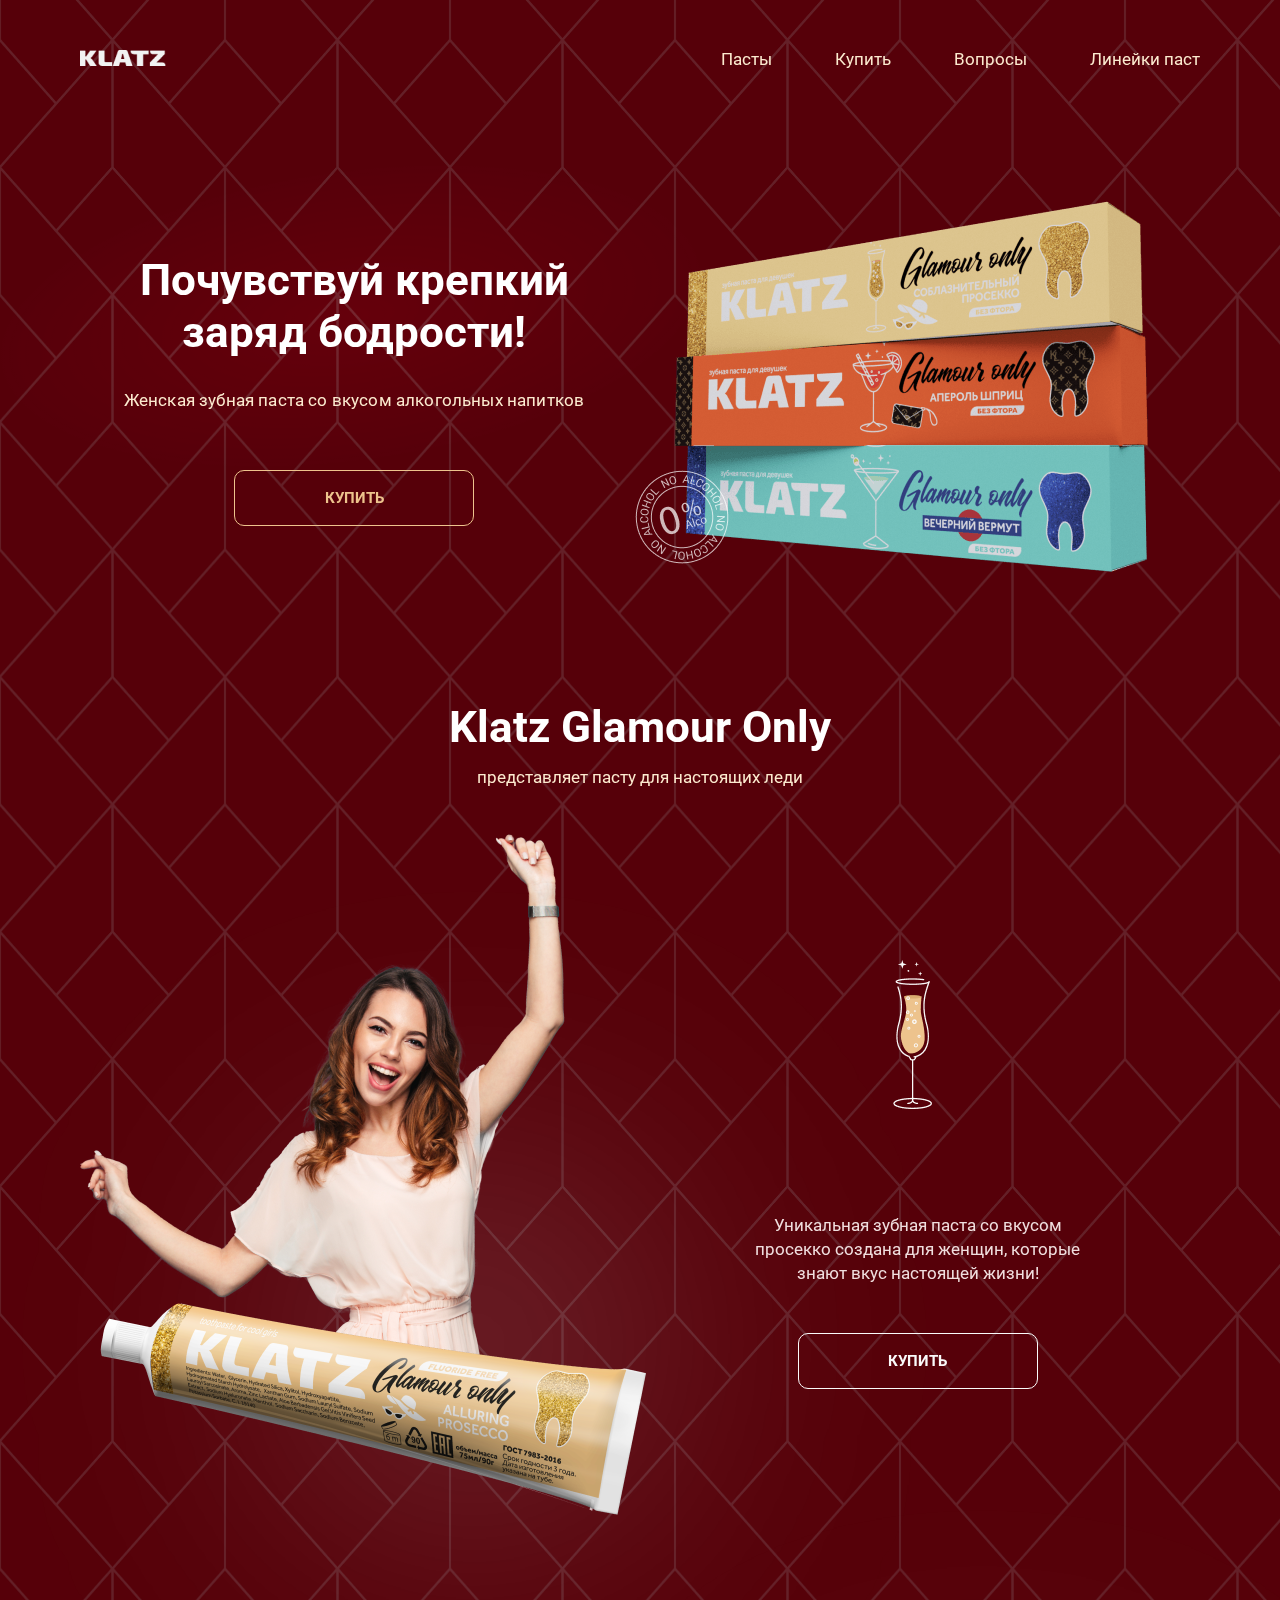
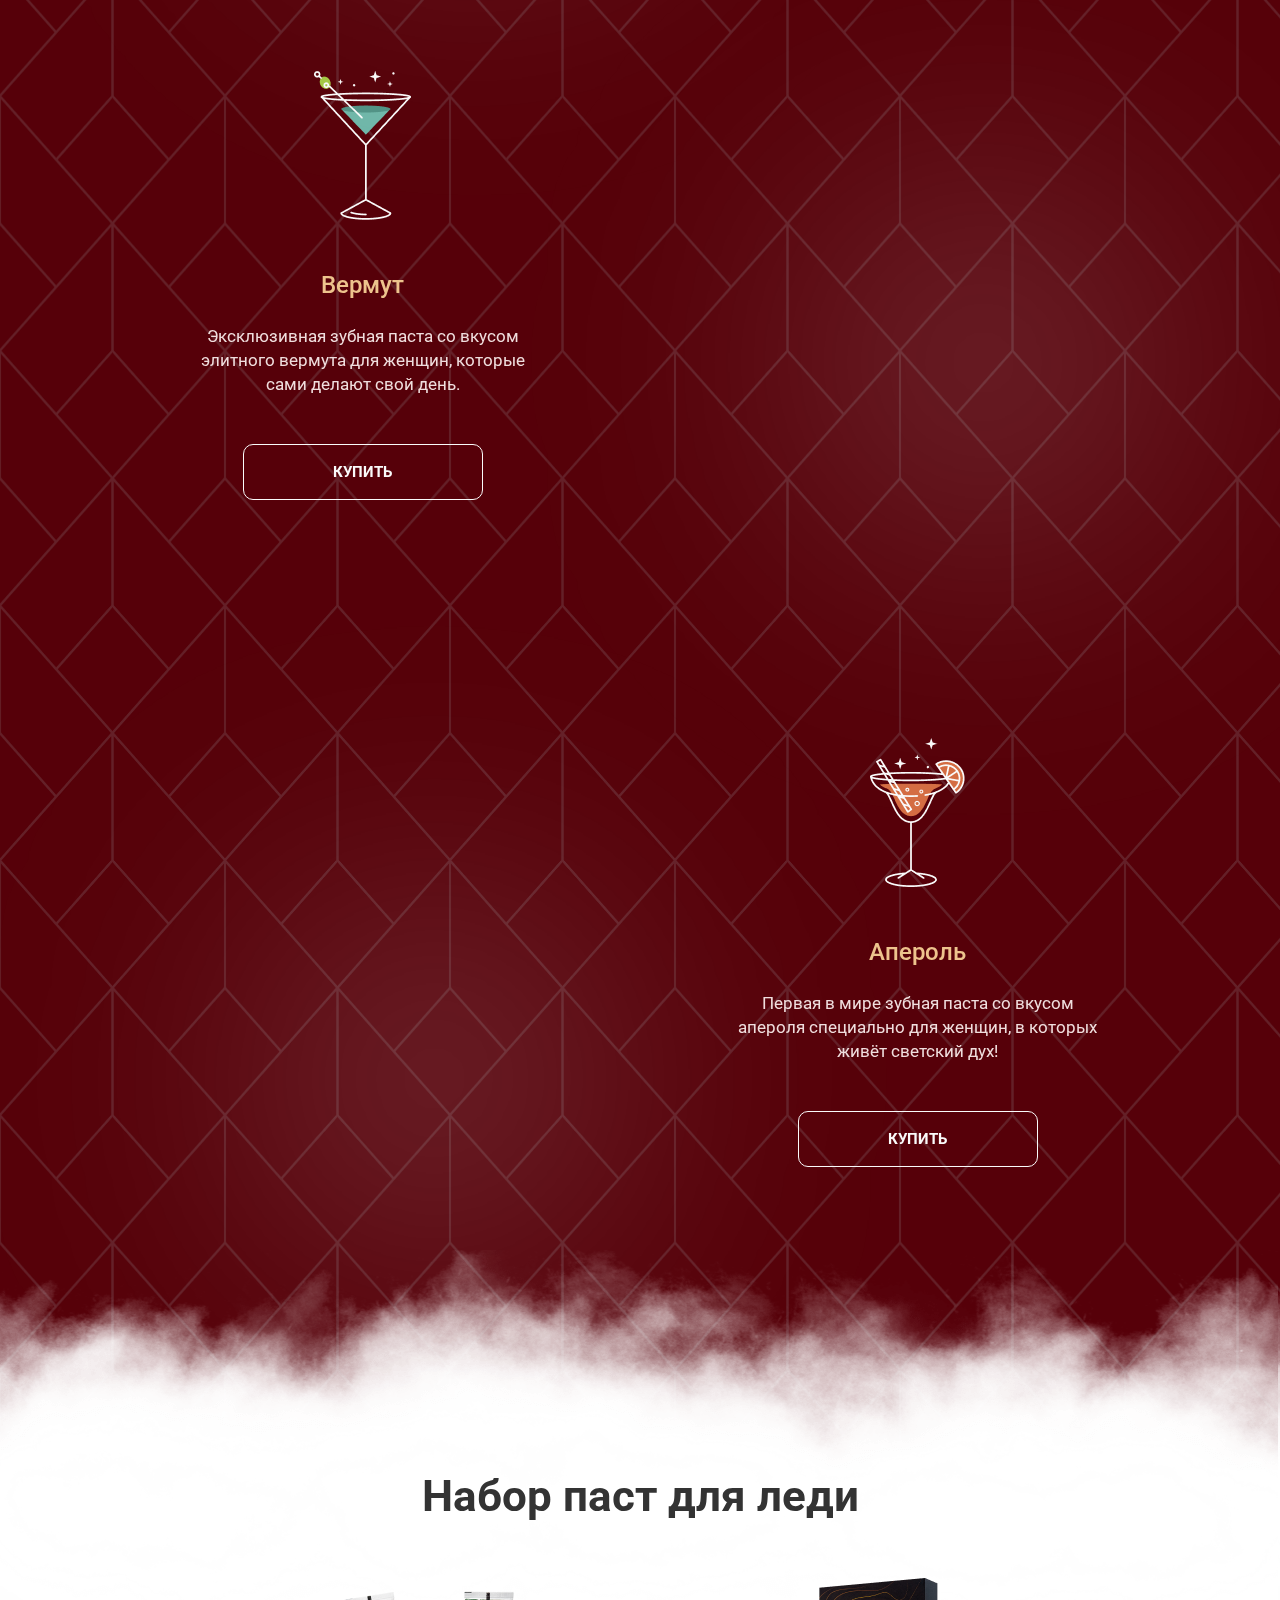
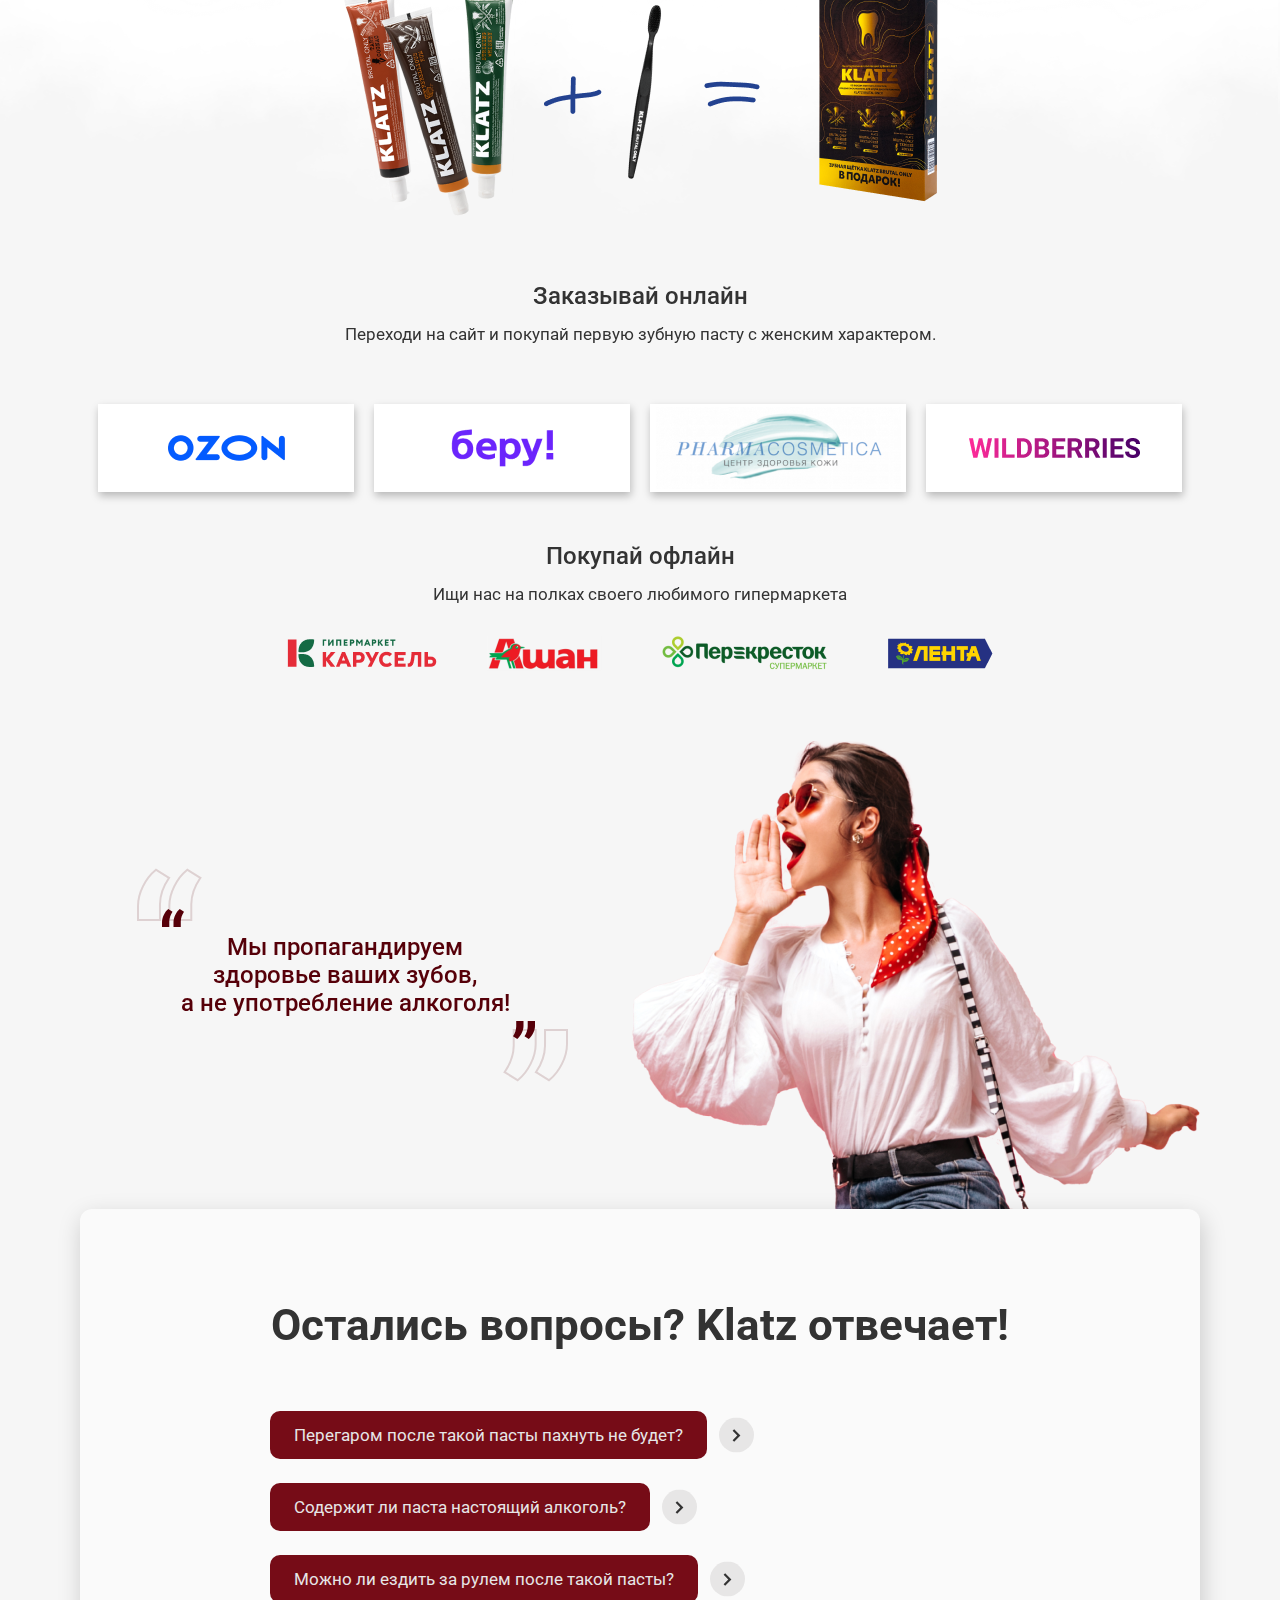
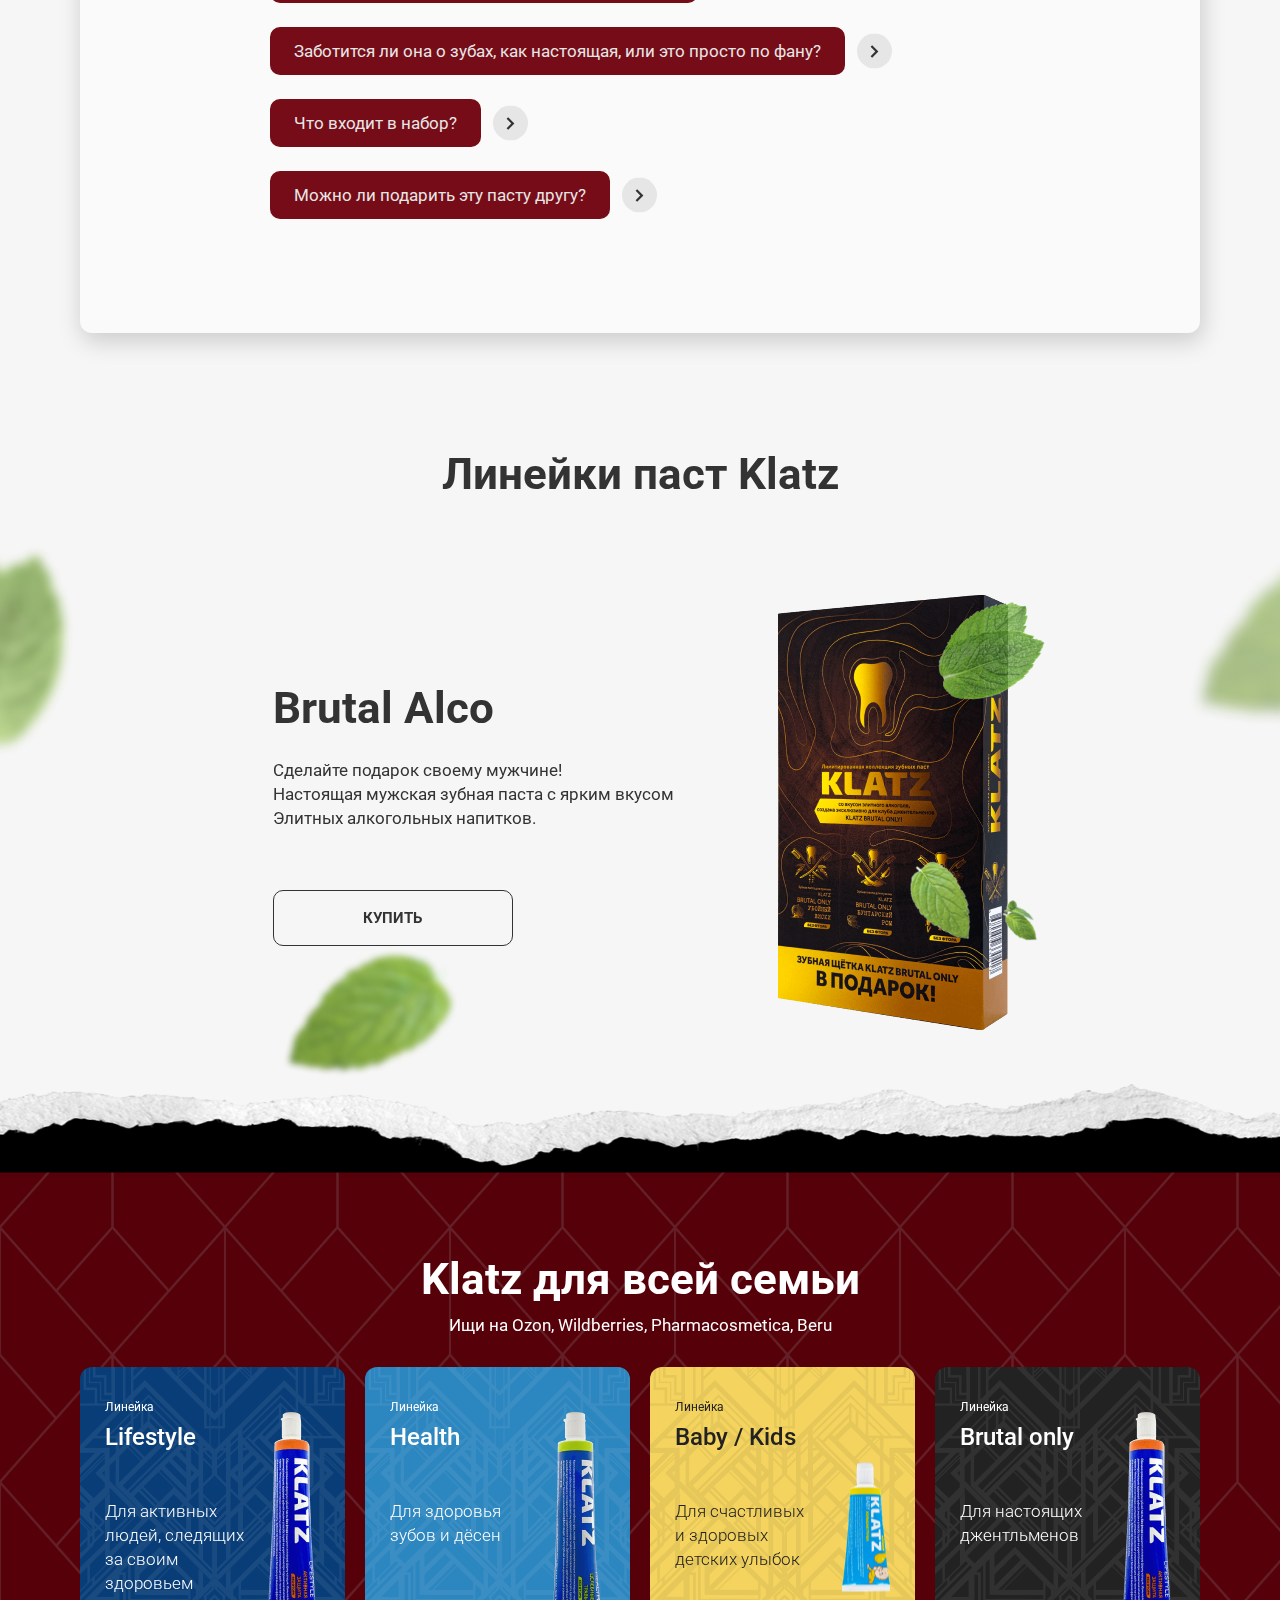
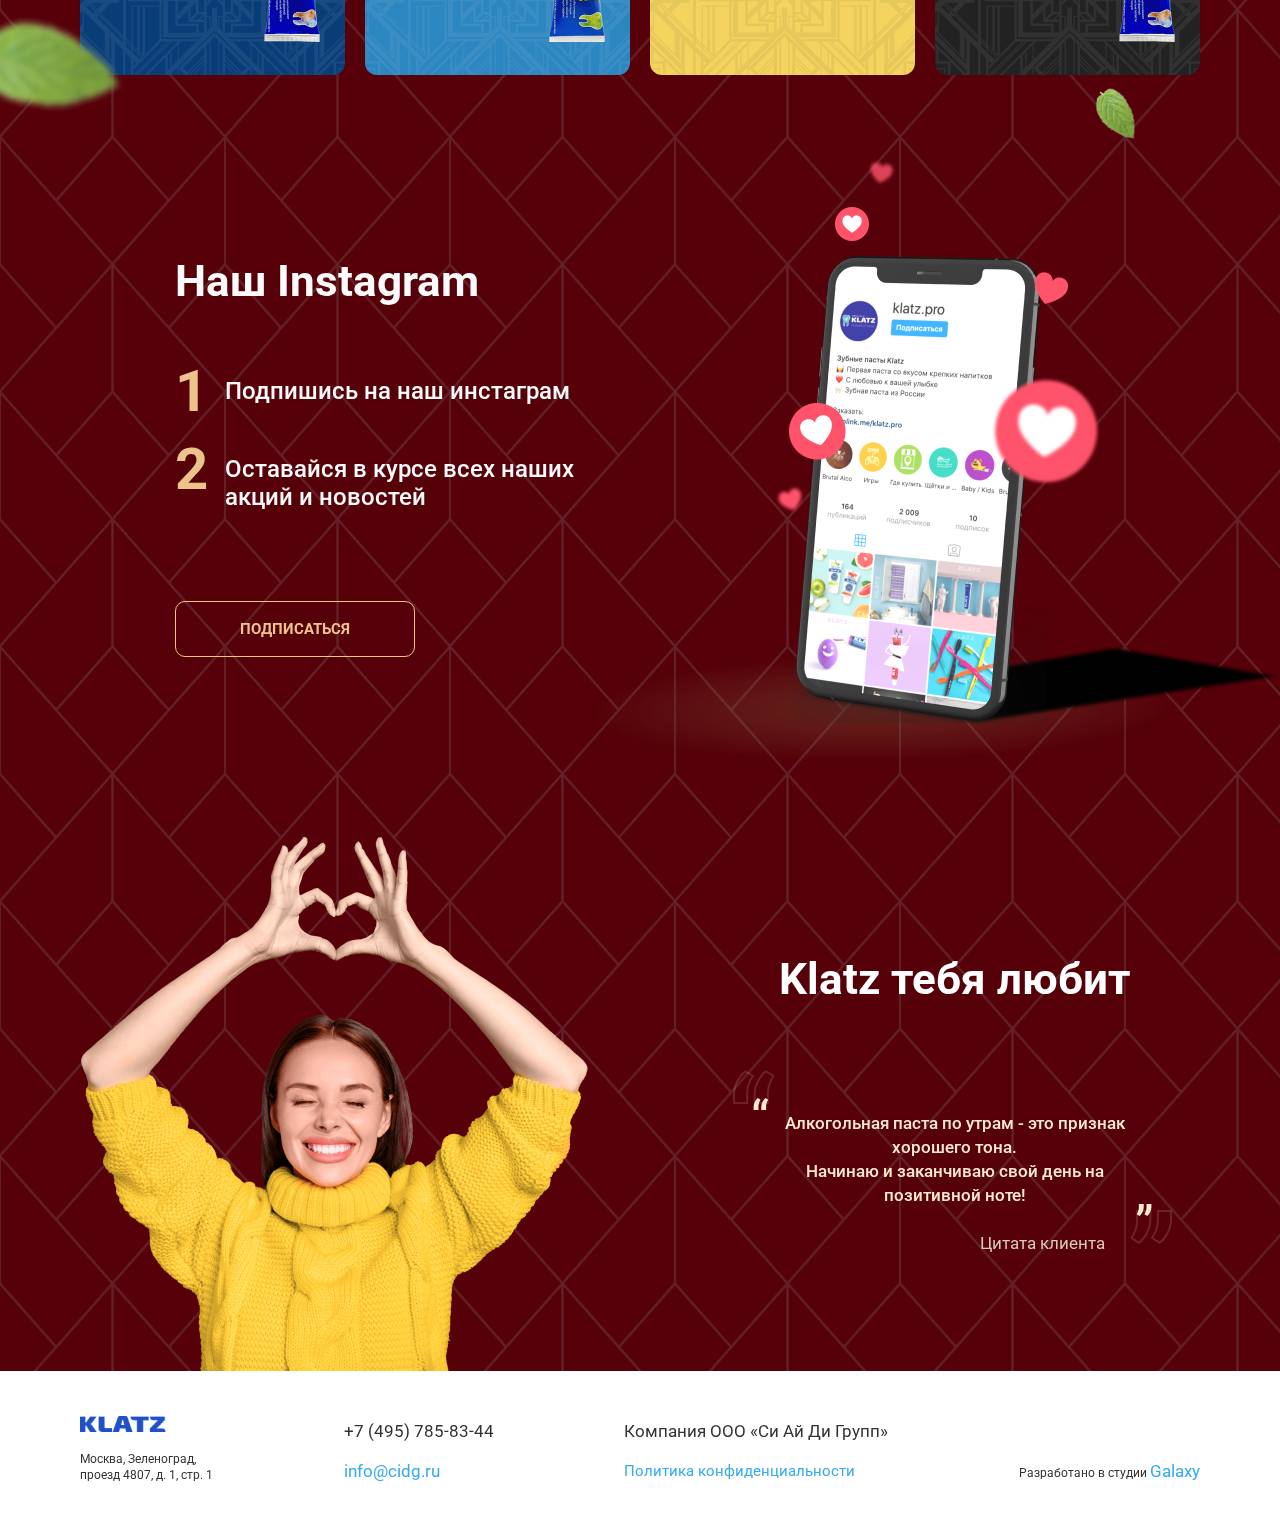
==== commit 9d42ae10: "2" ====
--- a/brutal/index.html
+++ b/brutal/index.html
@@ -218,19 +218,16 @@
                 <div class="about-icon6"></div>
             	<div class="about-title">Линейки паст Klatz</div>
                 <div class="about-block">
-                	<div class="container">
-                    	<div class="about-image"><img src="img/about-image.png" alt=""></div>
+                	<div class="container">                        
+                        <div class="about-content">
+                            <div class="about-content-title">Brutal Alco</div>
+                            <p>Сделайте подарок своему мужчине!<br> Настоящая мужская зубная паста с ярким вкусом Элитных алкогольных напитков. </p>
+                            <div class="about-btn-mob"><a href="#pay" class="btn black-btn smoothScroll">Купить</a></div>
+                        </div>
+                    	<div class="about-image"><img src="img/brutal-alco.png" alt="Brutal Alco"></div>
                     	<div class="about-icon2"></div>
                         <div class="about-icon4"></div>
-                        <div class="about-icon5"></div>
-                        <div class="about-icon7"></div>
-                        <div class="about-block-content">
-                        	<div class="about-content">
-                            	<div class="about-content-title">Brutal Alco</div>
-                                <p>Сделайте подарок своему мужчине!<br> Настоящая мужская зубная паста с ярким вкусом Элитных алкогольных напитков. </p>
-                                <div class="about-btn-mob"><a href="#pay" class="btn black-btn smoothScroll">Купить</a></div>
-                            </div>
-                        </div>
+                        <div class="about-icon5"></div>                   
                     </div>
                 </div>
             </div>
--- a/brutal/css/style.css
+++ b/brutal/css/style.css
@@ -32,13 +32,10 @@
 	overflow: hidden;
 }
 .container {
+	position: relative;
 	width: 1150px;
-	margin-top: 0px;
-	margin-right: auto;
-	margin-bottom: 0px;
-	margin-left: auto;
-	padding-right: 15px;
-	padding-left: 15px;
+	margin: 0 auto;
+	padding: 0 15px;
 }
 header {
 	padding-top: 50px;
@@ -182,6 +179,9 @@
 	left: -300px;
 	top: 126px;
 }
+.block3 {
+	margin-bottom: 220px;
+}
 .block3-title {
 	font-size: 44px;
 	line-height: 52px;
@@ -237,11 +237,10 @@
 .white-block {
 	background-color: #F6F6F6;
 	position: relative;
-	padding-top: 160px;
 }
 .white-top {
 	position: absolute;
-	top: -300px;
+	top: -220px;
 	left: 0px;
 	width: 100%;
 	height: 646px;
@@ -439,10 +438,11 @@
 	line-height: 52px;
 	font-weight: bold;
 	text-align: center;
-	margin-bottom: 56px;
+	margin-bottom: 95px;
 }
 .about {
 	position: relative;
+	padding-bottom: 100px;
 }
 .about-icon1 {
 	background-image: url(../img/about-icon1.png);
@@ -461,7 +461,10 @@
 	right: 0px;
 }
 .about-block .container {
-	position: relative;
+	width: 765px;
+	display: flex;
+    justify-content: space-between;
+    align-items: center;
 }
 .about-icon2 {
 	background-image: url(../img/about-icon2.png);
@@ -487,15 +490,6 @@
 	position: absolute;
 	right: -30px;
 	bottom: 60px;
-}
-.about-block-content {
-	height: 568px;
-	display: flex;
-	flex-direction: row;
-	flex-wrap: wrap;
-	justify-content: flex-end;
-	align-items: center;
-	align-content: center;
 }
 .about-content {
 	width: 425px;
@@ -509,7 +503,7 @@
 .about-content p {
 	font-size: 17px;
 	line-height: 24px;
-	margin-bottom: 32px;
+	margin-bottom: 60px;
 }
 .info {
 	padding-top: 120px;
@@ -661,11 +655,6 @@
 	text-align: center;
 	margin-bottom: 56px;
 }
-.about-image {
-	position: absolute;
-	left: 0px;
-	bottom: 0px;
-}
 .white-bottom {
 	background-image: url(../img/white-bottom.png);
 	background-repeat: no-repeat;
@@ -816,6 +805,14 @@
 	position: relative;
 	width: 566px;
 	height: 681px;
+}
+.block3-block:nth-child(4) .block3-image {
+	width: 542px;
+    height: 499px;
+}
+.block3-block:nth-child(5) .block3-image {
+	width: 526px;
+    height: 596px;
 }
 .block3-image:before {
 	content: '';
@@ -885,7 +882,7 @@
 	bottom: 160px;
 }
 .block3-image-image-fix {
-	background-image: url(../img/prosecco/prosecco-girl.png);
+	background-image: url(../img/prosecco/prosecco.png);
 	width: 566px;
 	height: 681px;	
 	position: absolute;
@@ -941,7 +938,7 @@
 	left: 188px;
 }
 .block3_2-image-bg {
-	background-image: url(../img/block3_2/bg.png);
+	background-image: url(../img/wermut/bg.png);
 	height: 560px;
 	width: 560px;
 	position: absolute;
@@ -949,15 +946,15 @@
 	top: 0px;
 }
 .block3_2-image1 {
-	background-image: url(../img/block3_2/image1.png);
-	height: 535px;
-	width: 534px;
+	background-image: url(../img/wermut/wermut.png);
+	width: 542px;
+	height: 499px;	
 	position: absolute;
 	left: 0px;
 	bottom: 0px;
 }
 .block3_2-image-icon1 {
-	background-image: url(../img/block3_2/icon1.png);
+	background-image: url(../img/wermut/icon1.png);
 	height: 115px;
 	width: 111px;
 	position: absolute;
@@ -965,7 +962,7 @@
 	bottom: 94px;
 }
 .block3_2-image-icon2 {
-	background-image: url(../img/block3_2/icon2.png);
+	background-image: url(../img/wermut/icon2.png);
 	height: 206px;
 	width: 182px;
 	position: absolute;
@@ -973,7 +970,7 @@
 	bottom: 0px;
 }
 .block3_2-image-icon3 {
-	background-image: url(../img/block3_2/icon3.png);
+	background-image: url(../img/wermut/icon3.png);
 	height: 103px;
 	width: 110px;
 	position: absolute;
@@ -981,7 +978,7 @@
 	bottom: 47px;
 }
 .block3_2-image-icon4 {
-	background-image: url(../img/block3_2/icon4.png);
+	background-image: url(../img/wermut/icon4.png);
 	height: 107px;
 	width: 91px;
 	position: absolute;
@@ -989,7 +986,7 @@
 	right: 5px;
 }
 .block3_2-image-icon5 {
-	background-image: url(../img/block3_2/icon5.png);
+	background-image: url(../img/wermut/icon5.png);
 	height: 63px;
 	width: 70px;
 	position: absolute;
@@ -997,7 +994,7 @@
 	top: 221px;
 }
 .block3_3-image-bg {
-	background-image: url(../img/block3_3/bg.png);
+	background-image: url(../img/aperol/bg.png);
 	height: 560px;
 	width: 560px;
 	position: absolute;
@@ -1005,15 +1002,14 @@
 	top: 0px;
 }
 .block3_3-image1 {
-	background-image: url(../img/block3_3/image1.png);
-	height: 557px;
-	width: 472px;
-	position: absolute;
-	left: 44px;
+	background-image: url(../img/aperol/aperol.png);
+	width: 526px;
+    height: 596px;
+	position: absolute;
 	bottom: 0px;
 }
 .block3_3-image-icon1 {
-	background-image: url(../img/block3_3/icon1.png);
+	background-image: url(../img/aperol/icon1.png);
 	height: 238px;
 	width: 136px;
 	position: absolute;
@@ -1021,7 +1017,7 @@
 	top: 92px;
 }
 .block3_3-image-icon2 {
-	background-image: url(../img/block3_3/icon2.png);
+	background-image: url(../img/aperol/icon2.png);
 	height: 129px;
 	width: 153px;
 	position: absolute;
@@ -1029,7 +1025,7 @@
 	top: 272px;
 }
 .block3_3-image-icon3 {
-	background-image: url(../img/block3_3/icon3.png);
+	background-image: url(../img/aperol/icon3.png);
 	height: 12px;
 	width: 16px;
 	position: absolute;
@@ -1037,7 +1033,7 @@
 	bottom: 194px;
 }
 .block3_3-image-icon4 {
-	background-image: url(../img/block3_3/icon4.png);
+	background-image: url(../img/aperol/icon4.png);
 	height: 35px;
 	width: 48px;
 	position: absolute;
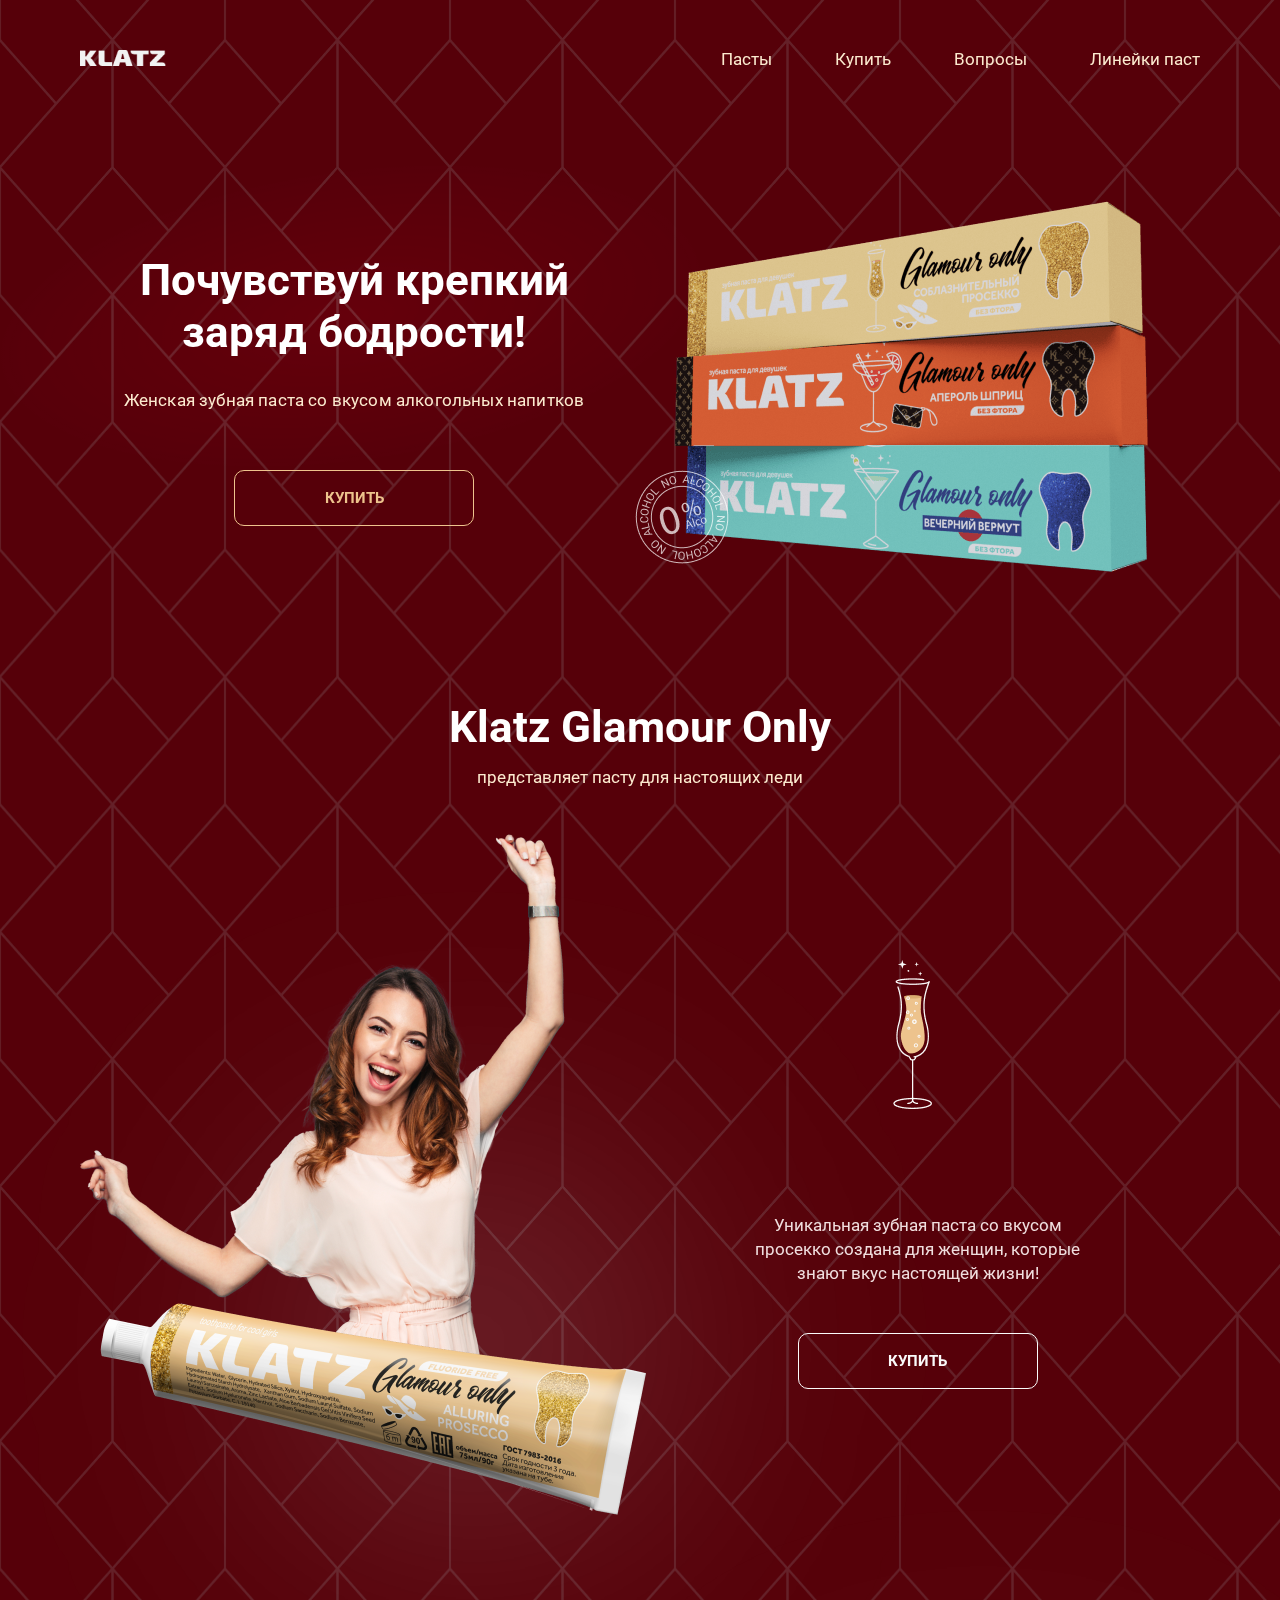
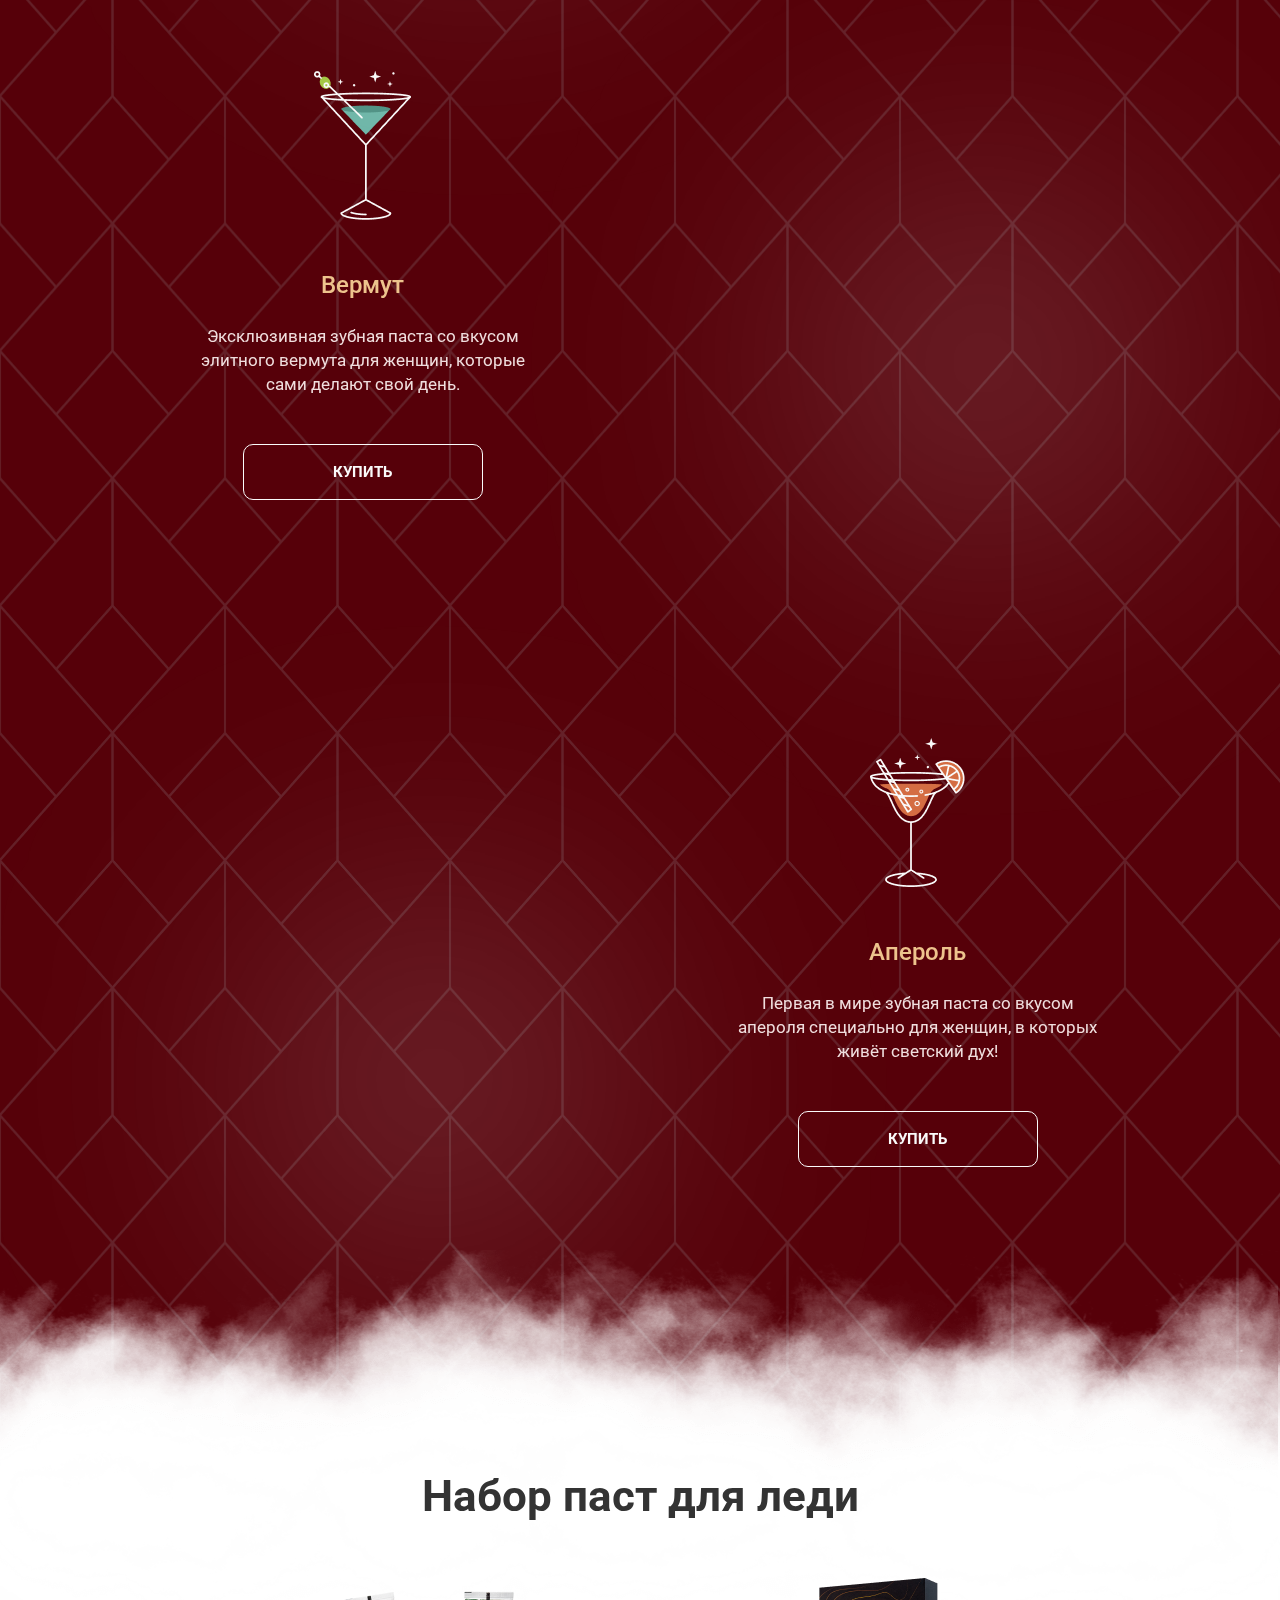
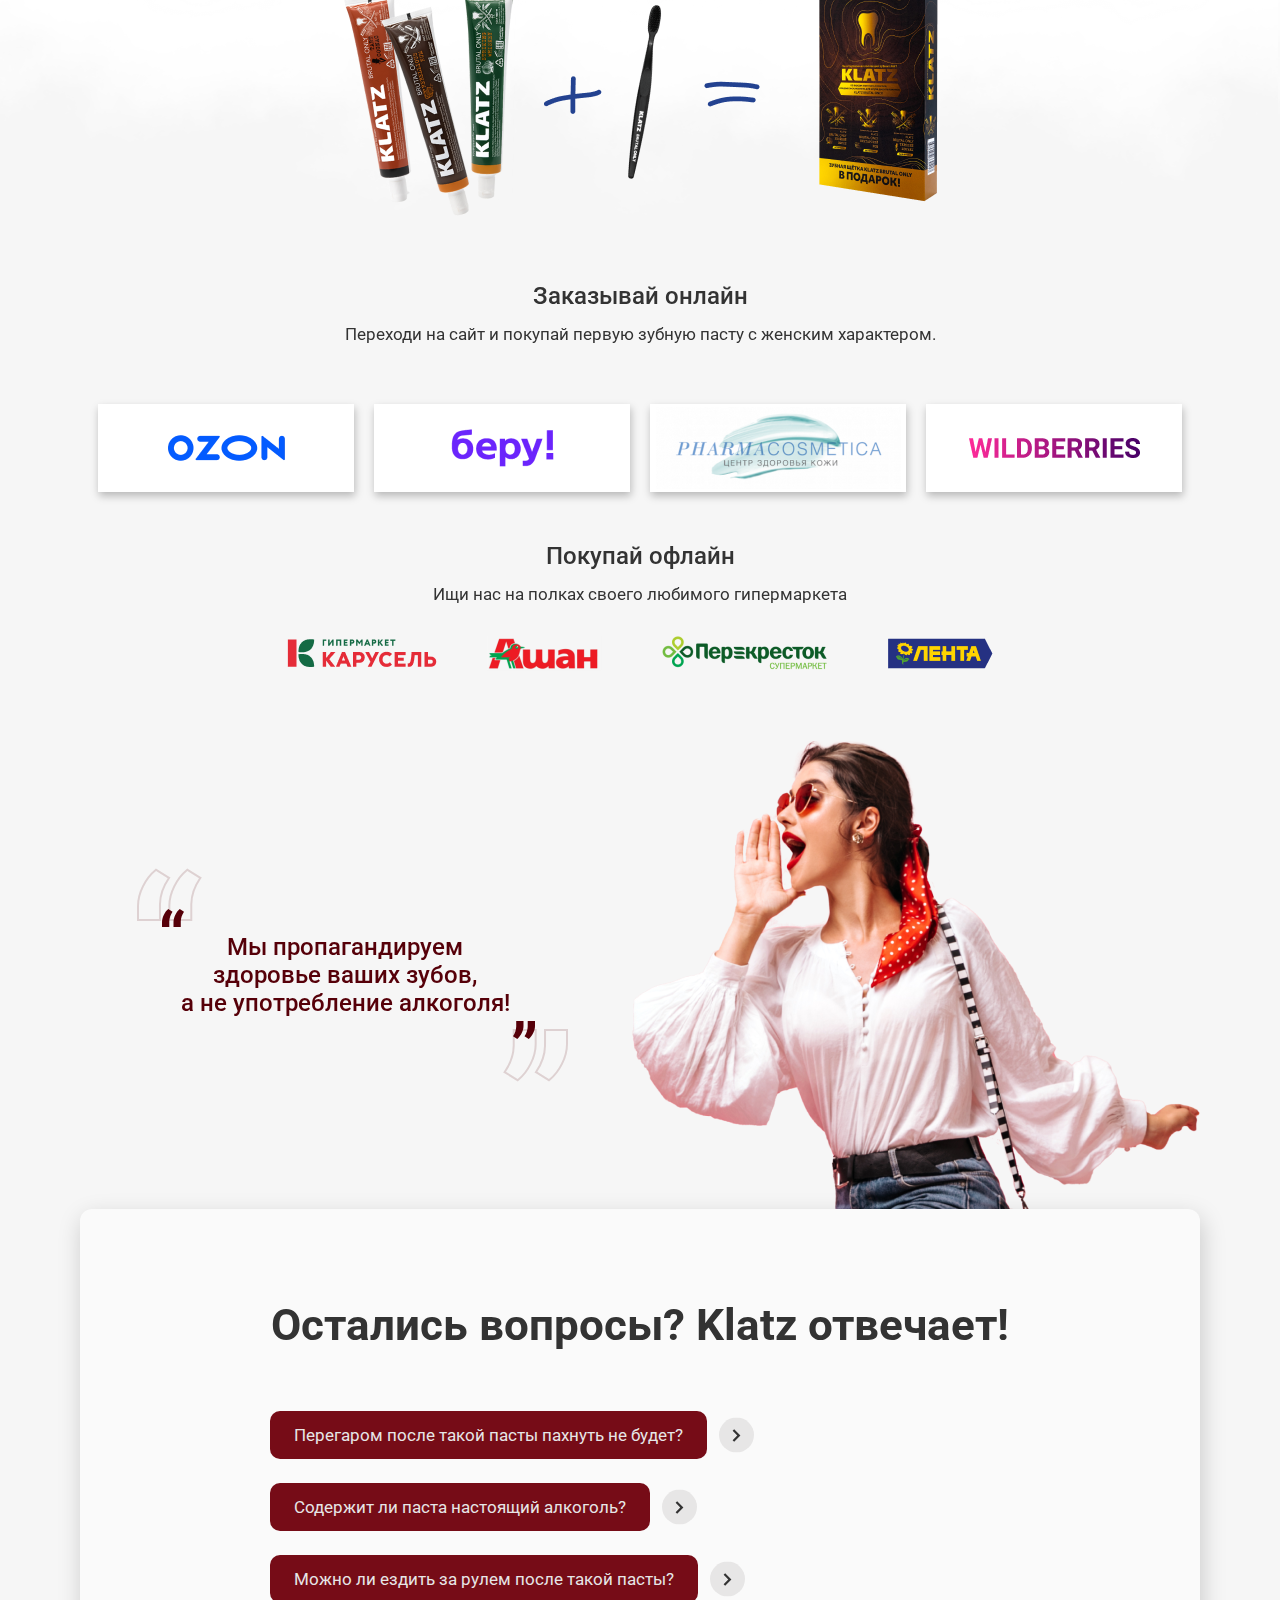
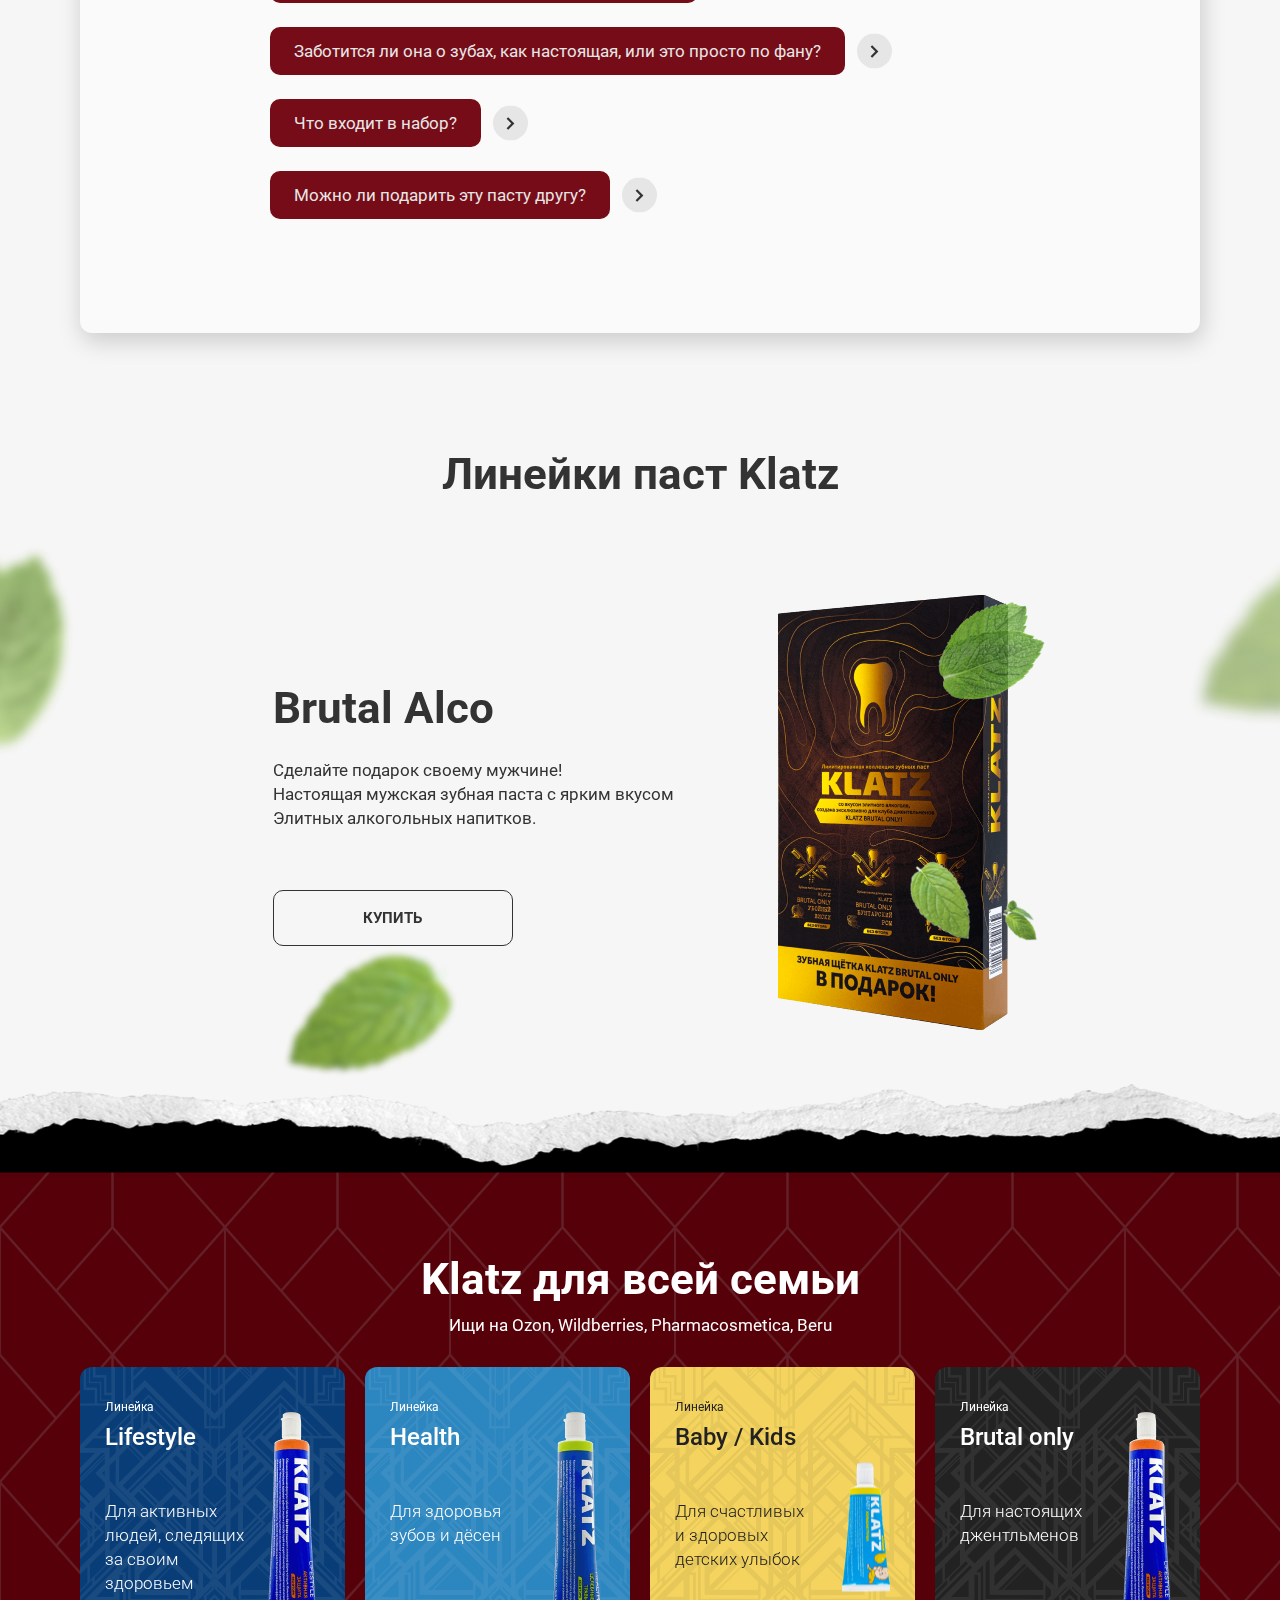
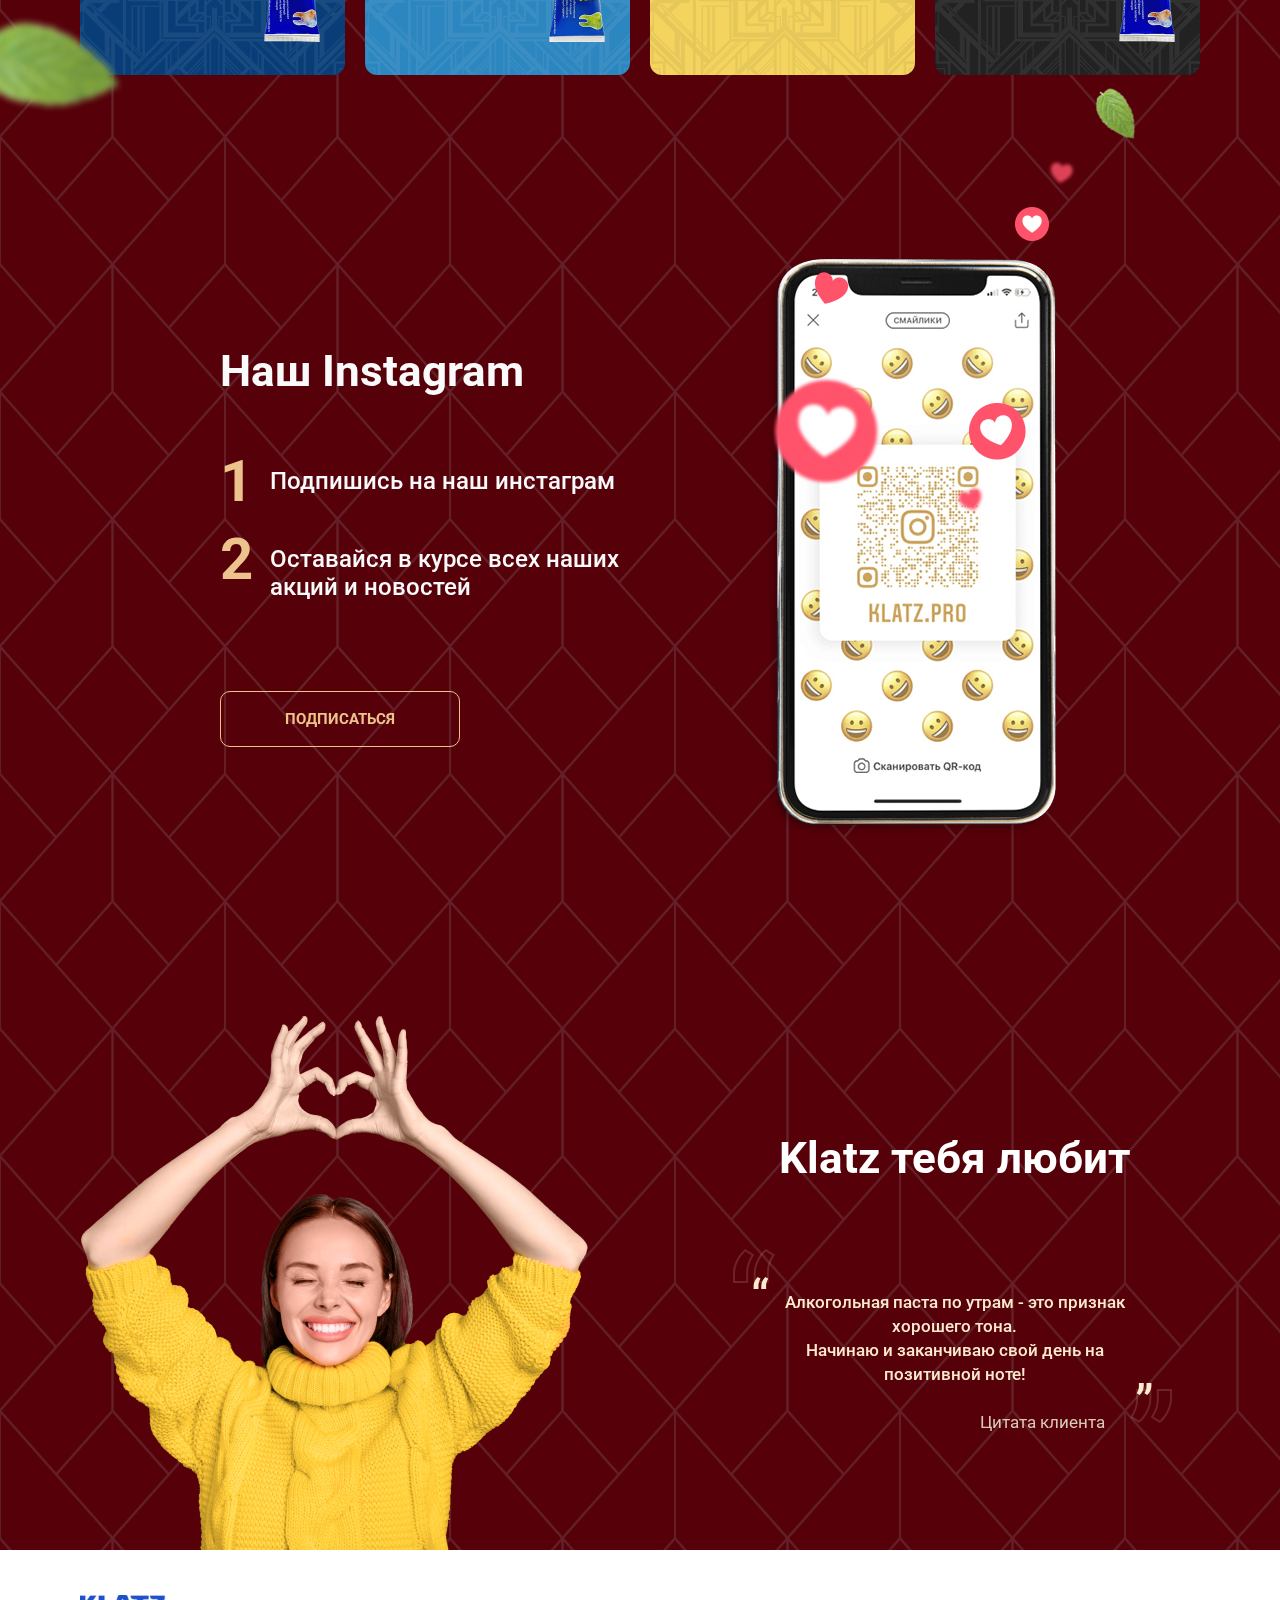
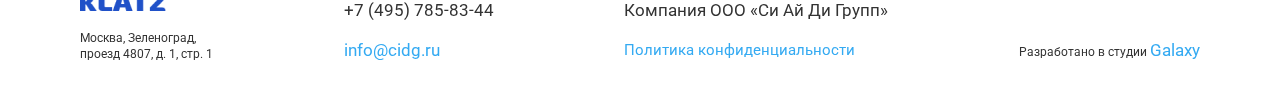
==== commit 36c8b555: "2" ====
--- a/brutal/index.html
+++ b/brutal/index.html
@@ -276,15 +276,7 @@
             </div>
         </div>
         <div class="sub">
-        	<div class="container">
-            	<div class="sub-image">
-                	<div class="sub-icon1"></div>
-                    <div class="sub-icon2"></div>
-                    <div class="sub-icon3"></div>
-                    <div class="sub-icon4"></div>
-                    <div class="sub-icon5"></div>
-                    <div class="sub-icon6"></div>
-                </div>
+        	<div class="container">            	
             	<div class="sub-block">
                 	<div class="sub-content">
                     	<div class="sub-title">Наш Instagram</div>
@@ -295,6 +287,14 @@
                         <a href="https://www.instagram.com/klatz.pro/" target="_blank" class="btn yellow-btn">Подписаться</a>
                     </div>
                     <img src="img/sub-image.png" alt="">
+                </div>
+                <div class="sub-image">
+                    <div class="sub-icon1"></div>
+                    <div class="sub-icon2"></div>
+                    <div class="sub-icon3"></div>
+                    <div class="sub-icon4"></div>
+                    <div class="sub-icon5"></div>
+                    <div class="sub-icon6"></div>
                 </div>
             </div>
         </div>
--- a/brutal/css/style.css
+++ b/brutal/css/style.css
@@ -588,27 +588,20 @@
 	margin-bottom: 180px;
 }
 .sub .container {
-	position: relative;
-}
-.sub-block {
-	display: flex;
-	flex-direction: row;
-	flex-wrap: wrap;
-	justify-content: flex-start;
-	align-items: center;
-	align-content: center;
+	display: flex;
+	justify-content: space-between;
+	align-items: center;
+	width: 870px;
+	margin: 0 auto;
 }
 .sub-image {
-	position: absolute;
-	top: 0;
-	right: -65px;
-	background-image: url(../img/sub/image1.png);
-	height: 513px;
-	width: 695px;
+	position: relative;
+	width: 295px;
+	height: 581px;
+	background-image: url(../img/sub/smartphone.png);
 }
 .sub-content {
-	width: 500px;
-	padding-left: 95px;
+	width: 400px;
 	color: #fafafa;
 }
 .sub-title {
--- a/brutal/css/mobile.css
+++ b/brutal/css/mobile.css
@@ -1,375 +1,376 @@
 @media screen and (max-width: 1149px) {
 	.container {
-	width: 960px;
+		width: 960px;
 	}
 	.block1-image img {
-	width: 350px;
+		width: 350px;
 	}
 	.block1-image {
-	bottom: 30px;
+		bottom: 30px;
 	}
 	.block3-image-mob {
-	display: block;
-	width: 500px;
+		display: block;
+		width: 500px;
 	}
 	.block3-image {
-	display: none;
+		display: none;
 	}
 	.block3-content {
-	margin-right: 0px;
+		margin-right: 0px;
 	}
 	.block3-block:nth-child(2n) .block3-content {
-	margin-left: 0px;
+		margin-left: 0px;
 	}
 	.order-item {
-	margin-right: 20px;
-	margin-bottom: 20px;
-	margin-left: 20px;
+		margin-right: 20px;
+		margin-bottom: 20px;
+		margin-left: 20px;
 	}
 	.order-item-2 {
-	margin-right: 20px;
-	margin-bottom: 20px;
-	margin-left: 20px;
+		margin-right: 20px;
+		margin-bottom: 20px;
+		margin-left: 20px;
 	}	
 	.faq-info img {
-	width: 350px;
+		width: 350px;
 	}
 	.faq {
-	padding-right: 50px;
-	padding-left: 50px;
+		padding-right: 50px;
+		padding-left: 50px;
 	}
 	.about-image img {
-	width: 500px;
+		width: 500px;
 	}
 	.info-item {
-	margin-right: 20px;
-	margin-bottom: 40px;
-	margin-left: 20px;
+		margin-right: 20px;
+		margin-bottom: 40px;
+		margin-left: 20px;
 	}
 	.info-blocks {
-	justify-content: center;
+		justify-content: center;
 	}
 	.sub-image {
-	display: none;
+		display: none;
 	}
 	.sub-content {
-	padding-left: 0px;
-	}
-	.sub-block img {
-	display: block;
-	width: 350px;
+		padding-left: 0px;
+	}
+	.sub-block img {
+		display: block;
+		width: 350px;
 	}
 	.sub-block {
-	justify-content: space-between;
-	height: auto;
+		justify-content: space-between;
+		height: auto;
 	}
 	.qoute .container {
-	align-items: flex-end;
+		align-items: flex-end;
 	}
 	.qoute-image img {
-	height: 100%;
+		height: 100%;
 	}
 	.qoute-image {
-	height: 300px;
+		height: 300px;
 	}
 }
 @media screen and (max-width: 959px) {
 	.container {
-	width: 768px;
+		width: 768px;
 	}
 	.block1-content {
-	width: 400px;
+		width: 400px;
 	}
 	.block1-icon {
-	height: auto;
-	width: 300px;
+		height: auto;
+		width: 300px;
 	}
 	.block1 {
-	padding-top: 50px;
-	margin-bottom: 100px;
+		padding-top: 50px;
+		margin-bottom: 100px;
 	}
 	.block1-icon {
-	top: 0px;
+		top: 0px;
 	}
 	.block3-image-mob {
-	width: 350px;
+		width: 350px;
 	}
 	.block3-block {
-	margin-bottom: 80px;
+		margin-bottom: 80px;
 	}
 	.pay-blocks img {
-	margin-right: 20px;
-	margin-left: 20px;
+		margin-right: 20px;
+		margin-left: 20px;
 	}
 	.faq-info img {
-	width: 250px;
+		width: 250px;
 	}
 	.faq-title {
-	font-size: 30px;
-	line-height: 40px;
+		font-size: 30px;
+		line-height: 40px;
 	}
 	.faq {
-	padding-top: 50px;
-	padding-bottom: 50px;
+		padding-top: 50px;
+		padding-bottom: 50px;
 	}
 	.about-image img {
-	width: 300px;
+		width: 300px;
 	}
 	.about-block-content {
-	height: 400px;
+		height: 400px;
 	}
 	.sub-content {
-	width: 400px;
-	}
-	.sub-block img {
-	width: 300px;
+		width: 400px;
+	}
+	.sub-block img {
+		width: 300px;
 	}
 }
 @media screen and (max-width: 767px) {
 	.container {
-	width: 480px;
+		width: 480px;
 	}
 	nav {
-	background-color: #333333;
-	position: absolute;
-	width: 100%;
-	left: 0px;
-	top: 80px;
-	z-index: 10;
-	padding-top: 20px;
-	border-bottom-width: 1px;
-	border-bottom-style: solid;
-	border-bottom-color: #333;
-	display: none;
+		background-color: #333333;
+		position: absolute;
+		width: 100%;
+		left: 0px;
+		top: 80px;
+		z-index: 10;
+		padding-top: 20px;
+		border-bottom-width: 1px;
+		border-bottom-style: solid;
+		border-bottom-color: #333;
+		display: none;
 	}
 	nav a {
-	width: 100%;
-	margin-bottom: 20px;
-	margin-left: 0px;
-	font-size: 24px;
-	text-align: center;
-	display: block;
+		width: 100%;
+		margin-bottom: 20px;
+		margin-left: 0px;
+		font-size: 24px;
+		text-align: center;
+		display: block;
 	}
 	.block1 {
-	padding-top: 0px;
+		padding-top: 0px;
 	}
 	.block1-content {
-	width: 100%;
+		width: 100%;
 	}
 	.block1-image {
-	display: none;
+		display: none;
 	}
 	.block1-icon {
-	left: 10px;
+		left: 10px;
 	}
 	.block1-image-mob {
-	display: block;
-	width: 100%;
-	margin-bottom: 20px;
+		display: block;
+		width: 100%;
+		margin-bottom: 20px;
 	}
 	.block1-title {
-	font-size: 30px;
-	line-height: 40px;
+		font-size: 30px;
+		line-height: 40px;
 	}
 	.block3-title {
-	font-size: 30px;
-	line-height: 40px;
+		font-size: 30px;
+		line-height: 40px;
 	}
 	.block3-text {
-	margin-bottom: 60px;
+		margin-bottom: 60px;
 	}
 	.block3-image-mob {
-	width: 100%;
-	margin-bottom: 20px;
+		width: 100%;
+		margin-bottom: 20px;
 	}
 	.block3-image-mob-fix2 {
-	display: none;
+		display: none;
 	}
 	.block3-image-mob-fix {
-	display: block;
-	width: 100%;
-	margin-bottom: 20px;
+		display: block;
+		width: 100%;
+		margin-bottom: 20px;
 	}
 	.white-title {
-	font-size: 30px;
-	line-height: 40px;
+		font-size: 30px;
+		line-height: 40px;
 	}
 	.white-image img {
-	width: 100%;
+		width: 100%;
 	}
 	.pay-blocks img {
-	margin-bottom: 20px;
+		margin-bottom: 20px;
 	}
 	.pay {
-	padding-bottom: 80px;
+		padding-bottom: 80px;
 	}
 	.faq-info-content {
-	width: 100%;
-	margin-left: 0px;
-	margin-bottom: 40px;
+		width: 100%;
+		margin-left: 0px;
+		margin-bottom: 40px;
 	}
 	.faq {
-	padding: 15px;
-	margin-bottom: 60px;
+		padding: 15px;
+		margin-bottom: 60px;
 	}
 	.faq-title {
-	font-size: 20px;
-	line-height: 24px;
-	margin-bottom: 20px;
+		font-size: 20px;
+		line-height: 24px;
+		margin-bottom: 20px;
 	}
 	.faq-item-title {
-	padding-top: 20px;
-	padding-right: 40px;
-	padding-bottom: 20px;
-	padding-left: 0px;
+		padding-top: 20px;
+		padding-right: 40px;
+		padding-bottom: 20px;
+		padding-left: 0px;
 	}
 	.faq-item-title span {
-	right: 0px;
+		right: 0px;
 	}
 	.faq-item-content {
-	padding-right: 0px;
-	padding-left: 0px;
+		padding-right: 0px;
+		padding-left: 0px;
 	}
 	.about-title {
-	font-size: 30px;
-	line-height: 40px;
-	margin-bottom: 40px;
+		font-size: 30px;
+		line-height: 40px;
+		margin-bottom: 40px;
 	}
 	.about-icon1, .about-icon2, .about-icon4, .about-icon5, .about-icon6, .about-icon7 {
-	display: none;
+		display: none;
 	}
 	.about-block-content {
-	height: auto;
-	padding-bottom: 350px;
+		height: auto;
+		padding-bottom: 350px;
 	}
 	.about-content-title {
-	font-size: 30px;
-	line-height: 40px;
-	margin-bottom: 20px;
+		font-size: 30px;
+		line-height: 40px;
+		margin-bottom: 20px;
 	}
 	.info {
-	padding-top: 80px;
-	margin-bottom: 60px;
+		padding-top: 80px;
+		margin-bottom: 60px;
 	}
 	.info-title {
-	font-size: 30px;
-	line-height: 40px;
+		font-size: 30px;
+		line-height: 40px;
 	}
 	.info-icon1, .info-icon2 {
-	display: none;
+		display: none;
 	}
 	.sub-title {
-	font-size: 30px;
-	line-height: 40px;
+		font-size: 30px;
+		line-height: 40px;
 	}
 	.sub-text {
-	margin-bottom: 40px;
-	}
-	.sub-block img {
-	display: none;
+		margin-bottom: 40px;
+	}
+	.sub-block img {
+		display: none;
 	}
 	.sub {
-	margin-bottom: 60px;
+		margin-bottom: 60px;
 	}
 	.qoute .container {
-	flex-direction: column-reverse;
+		flex-direction: column-reverse;
 	}
 	.qoute-content {
-	width: 100%;
-	margin-right: 0px;
+		width: 100%;
+		margin-right: 0px;
 	}
 	.quote-title {
-	font-size: 30px;
-	line-height: 40px;
-	margin-bottom: 40px;
+		font-size: 30px;
+		line-height: 40px;
+		margin-bottom: 40px;
 	}
 	.quote-block {
-	padding-bottom: 30px;
+		height: auto;
+		padding-bottom: 30px;
 	}
 	.qoute-image {
-	margin: 0 auto;
+		margin: 0 auto;
 	}
 	header {
-	padding-top: 20px;
-	padding-bottom: 40px;
-	z-index: auto;
+		padding-top: 20px;
+		padding-bottom: 40px;
+		z-index: auto;
 	}
 	footer {
-	padding-top: 20px;
-	padding-bottom: 20px;
+		padding-top: 20px;
+		padding-bottom: 20px;
 	}
 	.footer-blocks {
-	justify-content: center;
-	align-items: stretch;
-	align-content: stretch;
-	flex-wrap: wrap;
+		justify-content: center;
+		align-items: stretch;
+		align-content: stretch;
+		flex-wrap: wrap;
 	}
 	.footer-left, .footer-block {
-	text-align: center;
-	width: 100%;
+		text-align: center;
+		width: 100%;
 	}
 	.footer-left, .footer-block {
-	margin-bottom: 20px;
+		margin-bottom: 20px;
 	}
 	.footer-block p {
-	margin-bottom: 0px;
+		margin-bottom: 0px;
 	}
 	/*.mob-nav {
-	display: block;
-	cursor: pointer;
-	z-index: 10;
+		display: block;
+		cursor: pointer;
+		z-index: 10;
 	}
 	.mob-nav div {
-	width: 35px;
-	height: 5px;
-	background-color: #fff;
-	margin: 6px 0;
+		width: 35px;
+		height: 5px;
+		background-color: #fff;
+		margin: 6px 0;
 	}*/
 	.block3-content {
-	width: 100%;
+		width: 100%;
 	}
 	.sub-content {
-	width: 100%;
+		width: 100%;
 	}
 	.sub-content {
-	text-align: left;
-	width: 80%;
-	}
-	.sub-block img {
-	display: block;
-	position: absolute;
-	top: 0px;
-	right: -200px;
-	height: 400px;
-	width: auto;
+		text-align: left;
+		width: 80%;
+	}
+	.sub-block img {
+		display: block;
+		position: absolute;
+		top: 0px;
+		right: -200px;
+		height: 400px;
+		width: auto;
 	}
 	.sub {
-	margin-bottom: 80px;
+		margin-bottom: 80px;
 	}
 	.header-blocks {
-	justify-content: center;
+		justify-content: center;
 	}
 	.about-block-content {
-	text-align: center;
-	display: block;
+		text-align: center;
+		display: block;
 	}
 	.about-content {
-	width: 100%;
+		width: 100%;
 	}
 	.about-btn-mob {
-	display: flex;
-	flex-direction: row;
-	flex-wrap: wrap;
-	justify-content: center;
-	align-items: center;
-	align-content: center;
+		display: flex;
+		flex-direction: row;
+		flex-wrap: wrap;
+		justify-content: center;
+		align-items: center;
+		align-content: center;
 	}
 	.about-image {
-	margin-left: -150px;
-	left: 50%;
+		margin-left: -150px;
+		left: 50%;
 	}
 	.white-top {
-	top: -10px;
+		top: -10px;
 	}
 }
 /*@media screen and (max-width: 479px) {
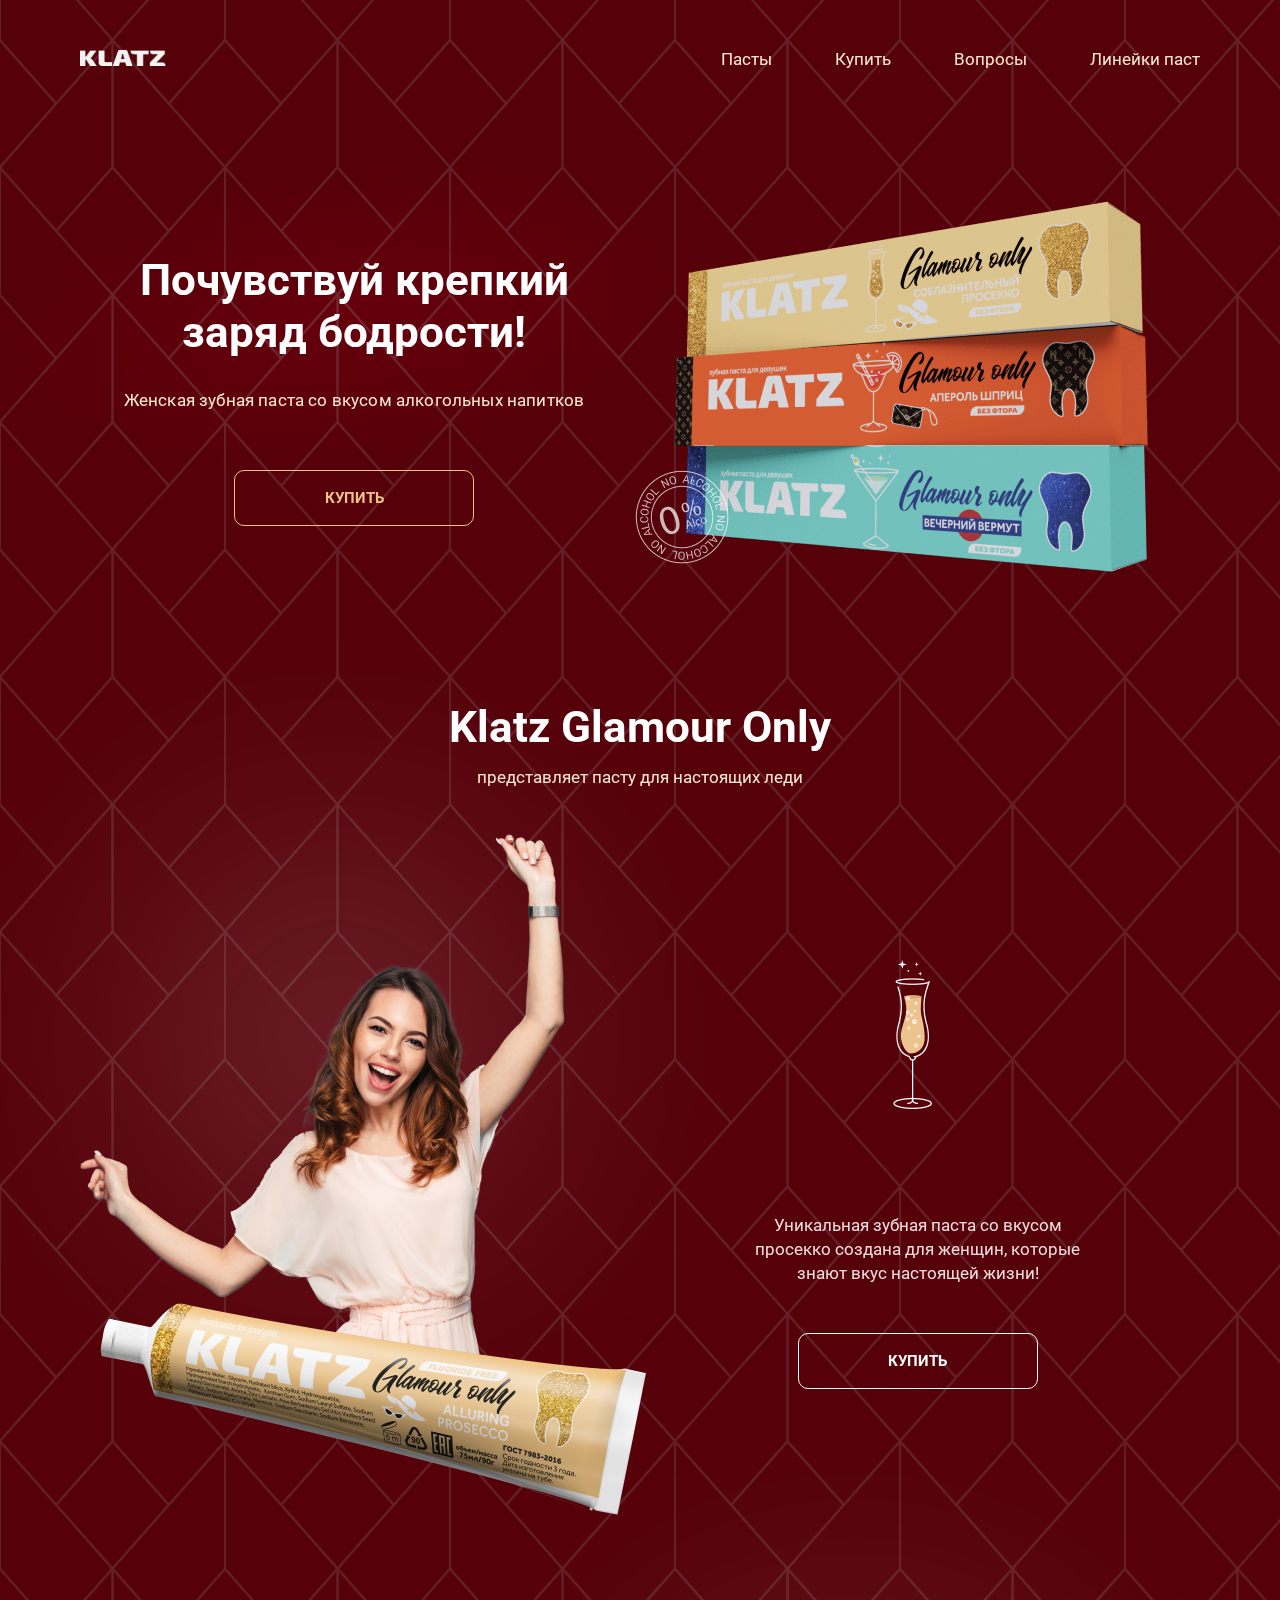
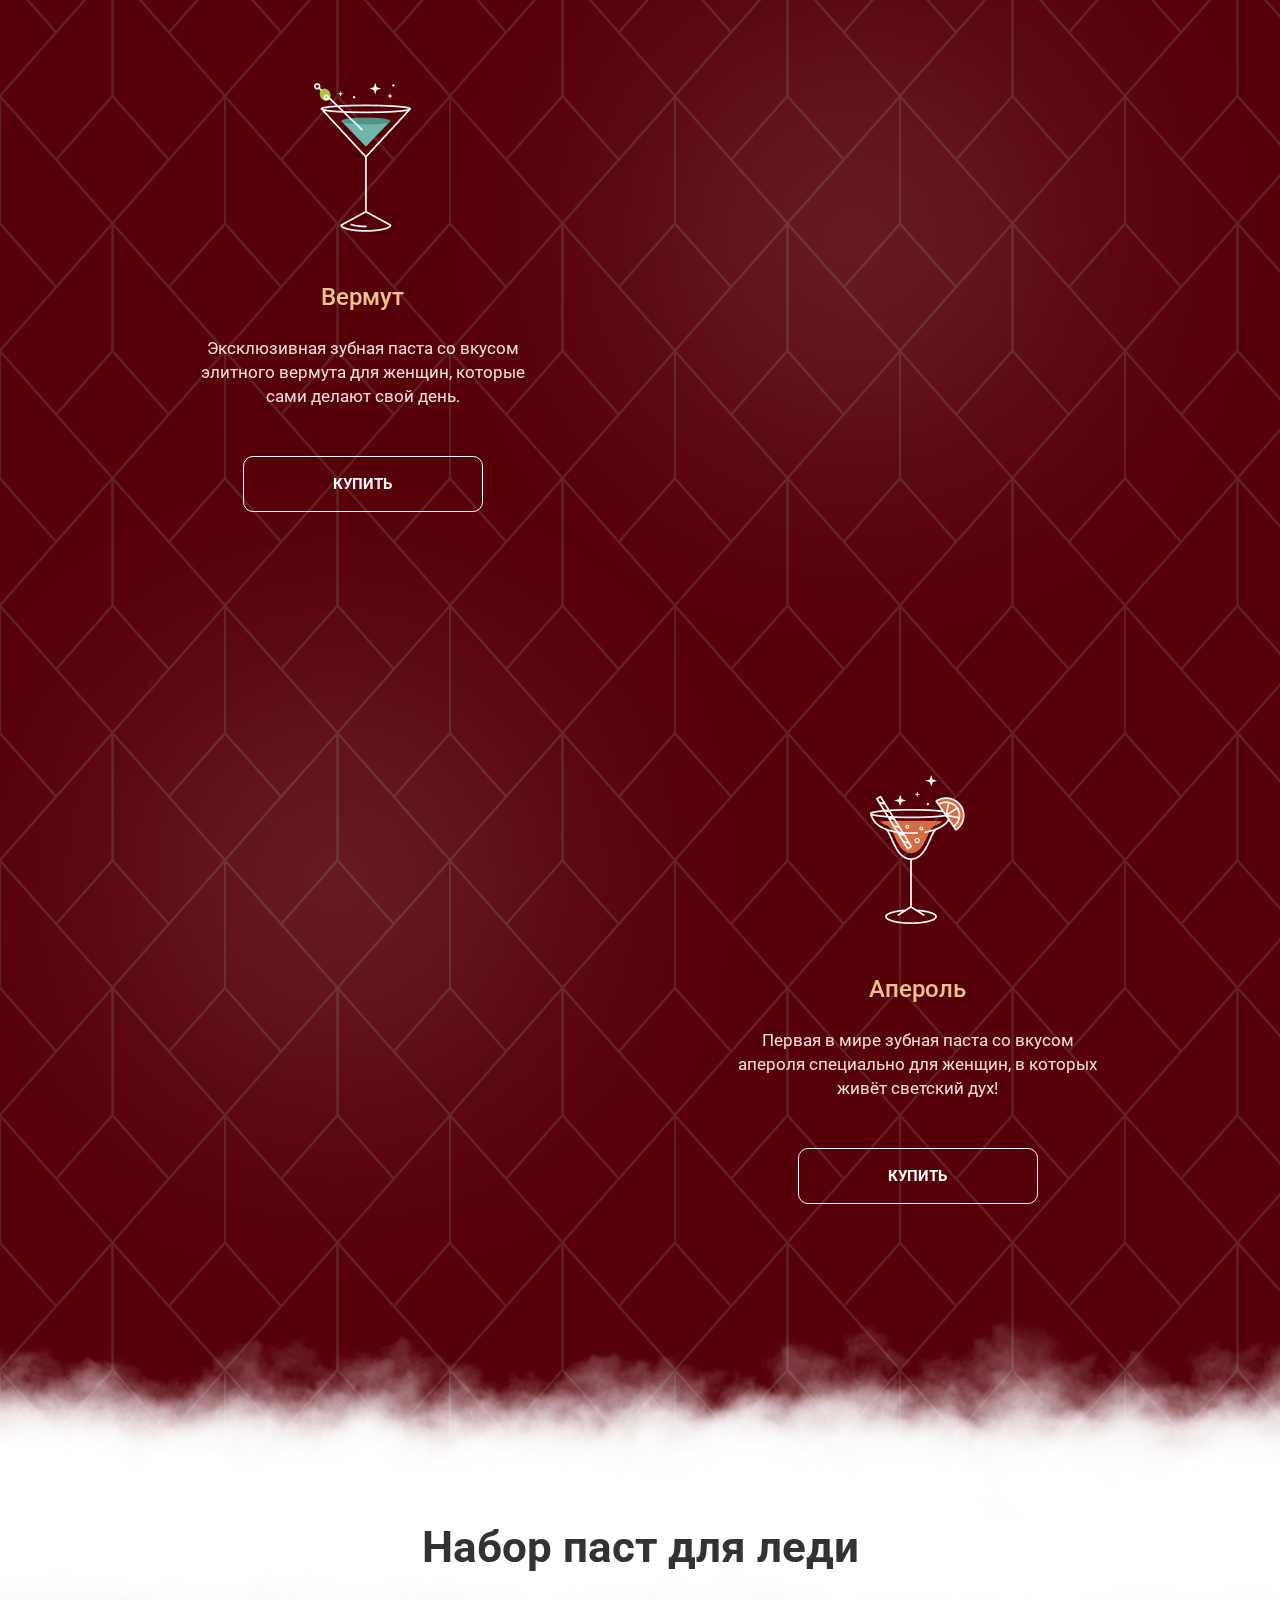
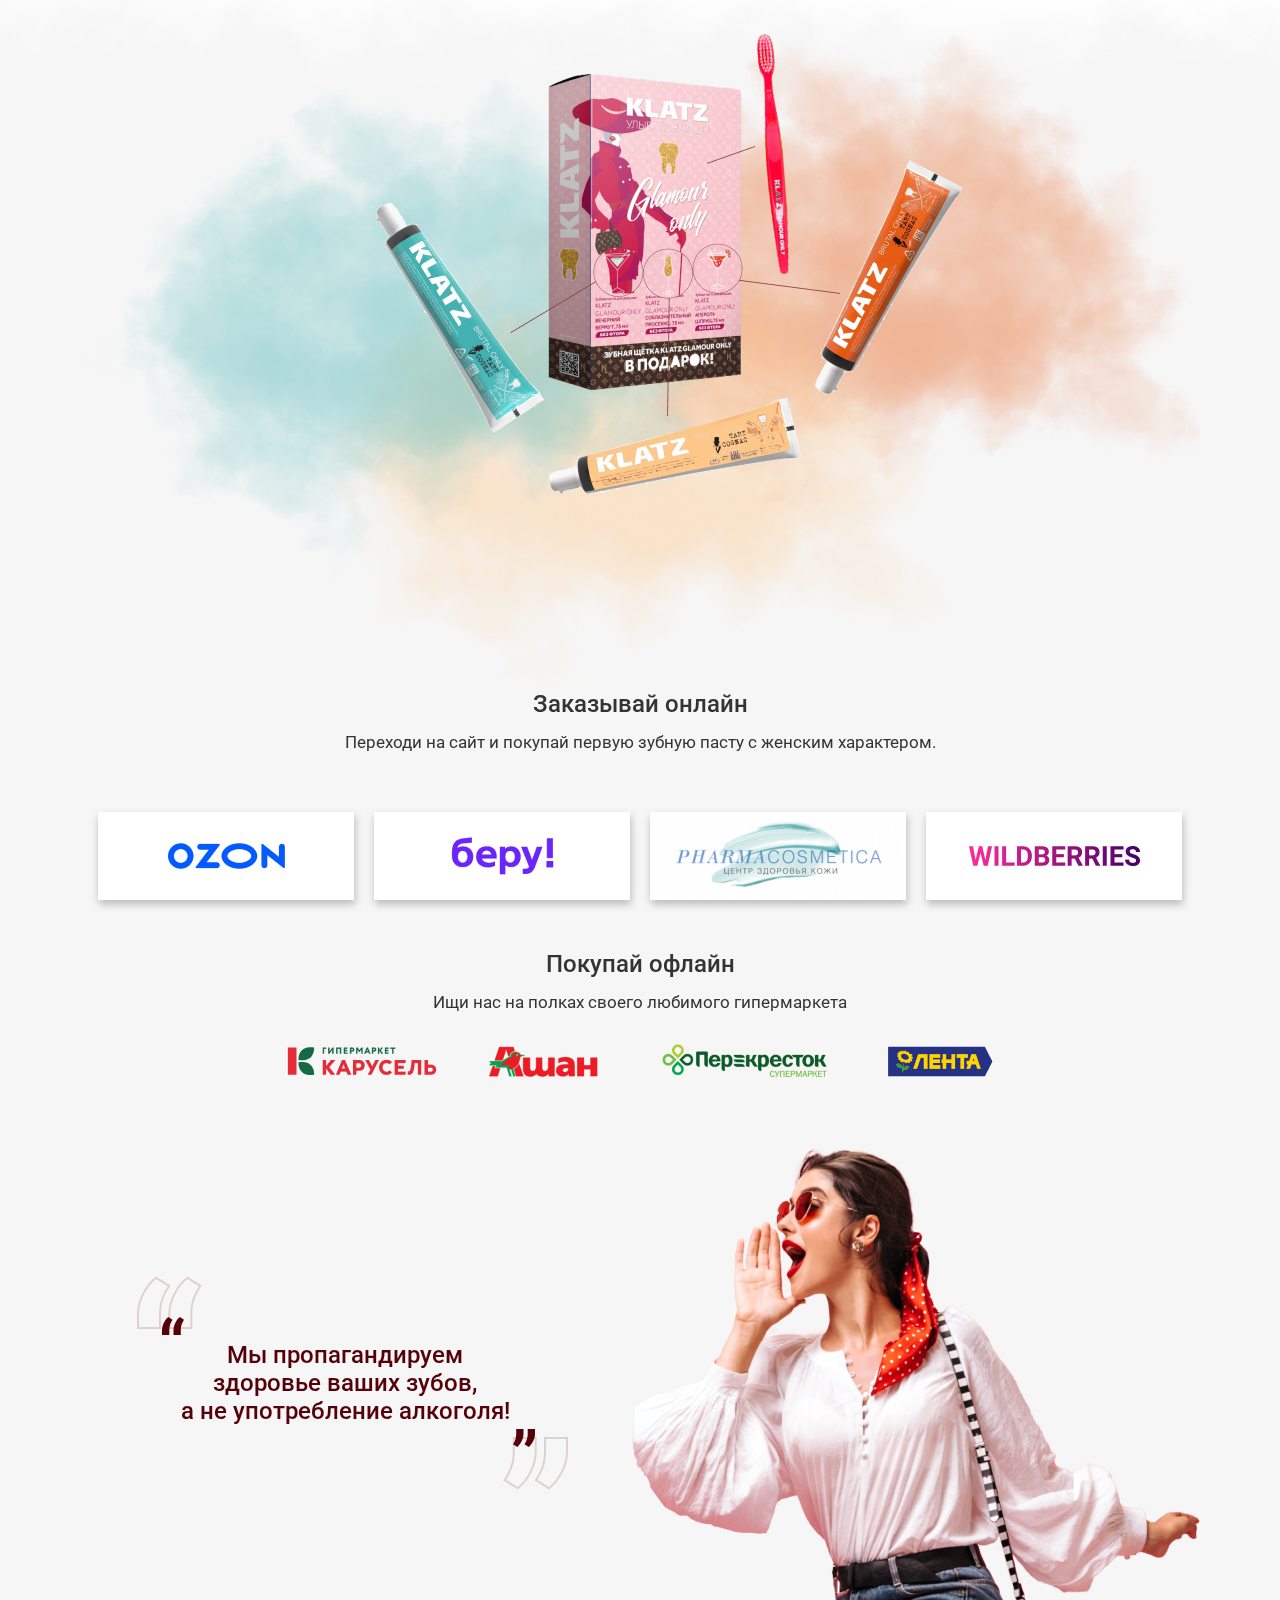
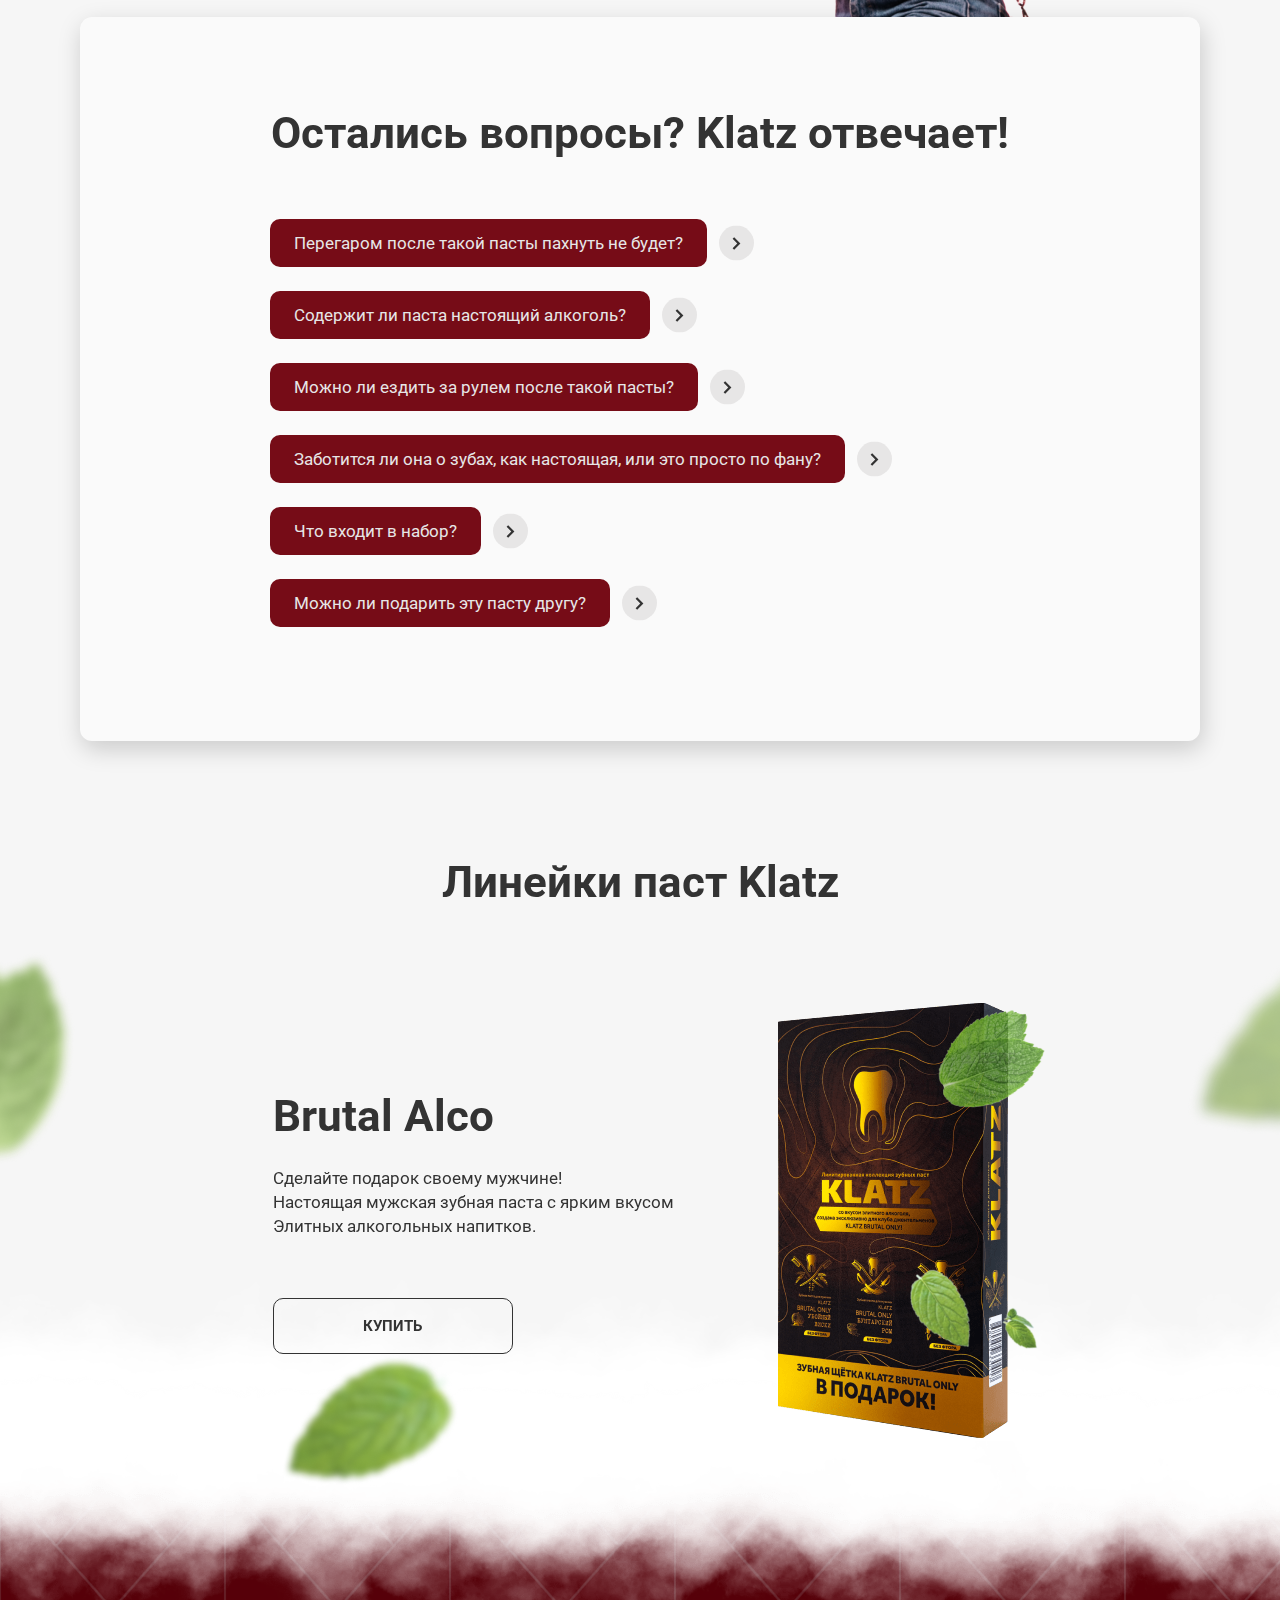
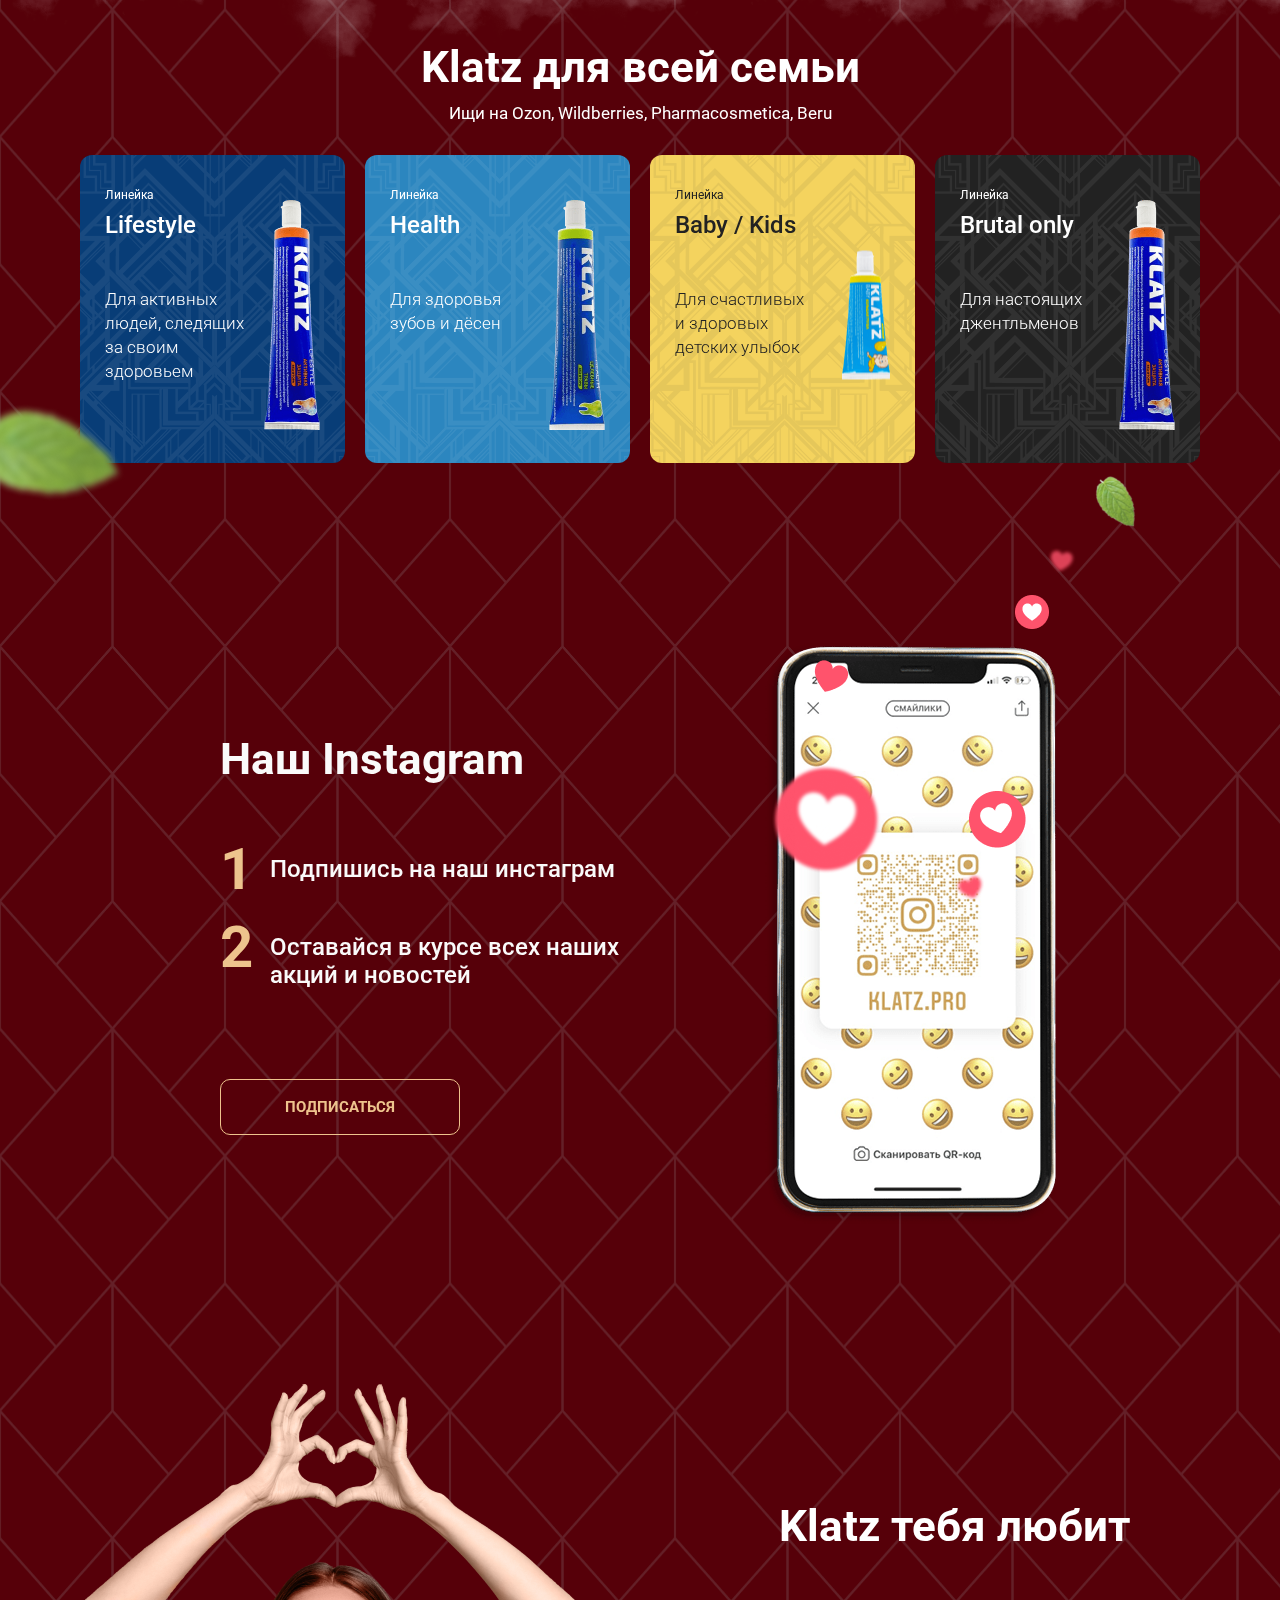
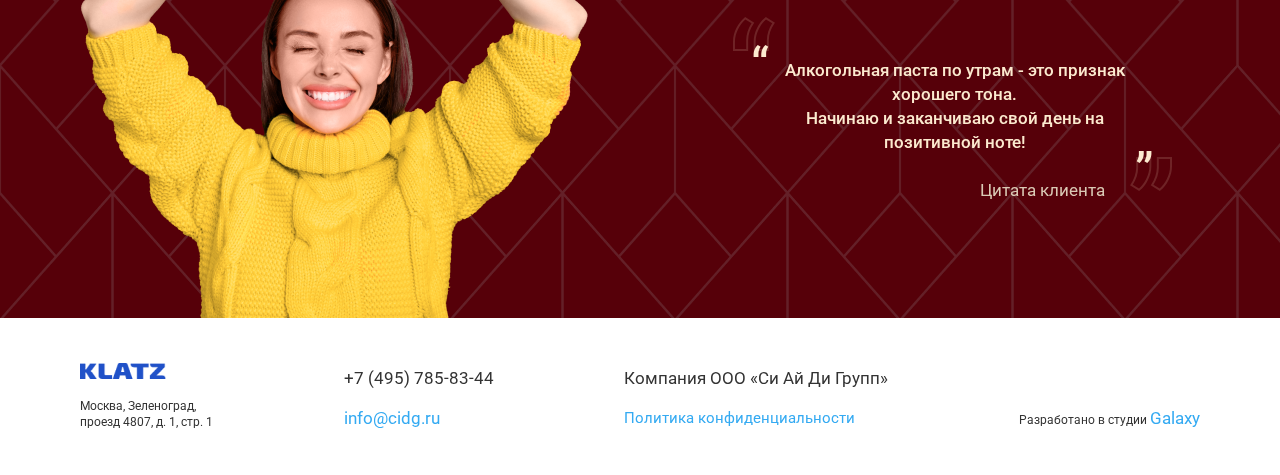
==== commit 10618598: "desktop" ====
--- a/brutal/index.html
+++ b/brutal/index.html
@@ -94,9 +94,8 @@
                     	<div class="block3_2-image-bg wow animate__fadeIn" data-wow-duration="1s" data-wow-delay="0.4s"></div>
                         <div class="block3_2-image-icon1 wow animate__fadeInRight" data-wow-duration="1s" data-wow-delay="0.7s"></div>
                         <div class="block3_2-image-icon2 wow animate__fadeInRight" data-wow-duration="1s" data-wow-delay="0.7s"></div>
-                        <div class="block3_2-image-icon3 wow animate__fadeInRight" data-wow-duration="1s" data-wow-delay="0.7s"></div>
+                        <div class="block3_2-image-icon3 wow animate__fadeInLeft" data-wow-duration="1s" data-wow-delay="0.7s"></div>
                         <div class="block3_2-image-icon4 wow animate__fadeInLeft" data-wow-duration="1s" data-wow-delay="0.7s"></div>
-                        <div class="block3_2-image-icon5 wow animate__fadeInLeft" data-wow-duration="1s" data-wow-delay="0.7s"></div>
                         <div class="block3_2-image1 wow animate__slideInUp" data-wow-duration="1.5s"></div>
                     </div>
                 </div>
@@ -105,9 +104,9 @@
                 	<div class="block3-image">
                     	<div class="block3_3-image-bg wow animate__fadeIn" data-wow-duration="1s" data-wow-delay="0.4s"></div>
                         <div class="block3_3-image-icon1 wow animate__fadeInRight" data-wow-duration="1s" data-wow-delay="0.7s"></div>
-                        <div class="block3_3-image-icon2 wow animate__fadeInLeft" data-wow-duration="1s" data-wow-delay="0.7s"></div>
-                        <div class="block3_3-image-icon3 wow animate__fadeInRight" data-wow-duration="1s" data-wow-delay="0.7s"></div>
-                        <div class="block3_3-image-icon4 wow animate__fadeInRight" data-wow-duration="1s" data-wow-delay="0.7s"></div>
+                        <div class="block3_3-image-icon2 wow animate__fadeInRight" data-wow-duration="1s" data-wow-delay="0.7s"></div>
+                        <div class="block3_3-image-icon3 wow animate__fadeInLeft" data-wow-duration="1s" data-wow-delay="0.7s"></div>
+                        <div class="block3_3-image-icon4 wow animate__fadeInLeft" data-wow-duration="1s" data-wow-delay="0.7s"></div>
                         <div class="block3_3-image1 wow animate__slideInUp" data-wow-duration="1.5s"></div>
                     </div>
                     <div class="block3-content">
@@ -123,7 +122,7 @@
         	<div class="white-top"></div>
             <div class="container" id="pay">
             	<div class="white-title">Набор паст для леди</div>
-                <div class="white-image"><img src="img/white-image.png" alt=""></div>
+                <div class="white-image"><img src="img/nabor-past.png" alt=""></div>
                 <div class="order">
                 	<div class="order-title">Заказывай онлайн</div>
                     <div class="order-text">Переходи на сайт и покупай первую зубную пасту с женским характером.</div>
--- a/brutal/css/style.css
+++ b/brutal/css/style.css
@@ -240,11 +240,11 @@
 }
 .white-top {
 	position: absolute;
-	top: -220px;
-	left: 0px;
+	top: -7%;
+	left: 0;
 	width: 100%;
-	height: 646px;
-	background: url(../img/clouds-bg.png) 0 0;	
+	height: 400px;
+	background: url(../img/clouds-bg.png) 50% 0 no-repeat;
 }
 .white-title {
 	font-size: 44px;
@@ -347,37 +347,37 @@
 	font-weight: 500;
 }
 .faq-quote-left {
-	position: absolute;
-	background-image: url(../img/quote-burgundy.svg);
+	position: absolute;	
 	width: 65px;
 	height: 53px;	
-	left: -33px;
-	top: -65px;	
+	top: -65px;
+	left: -33px;	
+	background-image: url(../img/quote-burgundy.svg);
 }
 .faq-quote-left2 {
 	position: absolute;
+	width: 22px;
+	height: 18px;
+	top: -24px;
+	left: -8px;	
 	background-image: url(../img/quote-burgundy-small.svg);
-	height: 18px;
-	width: 22px;
-	left: -8px;
-	top: -24px;	
 }
 .faq-quote-right {
 	position: absolute;
-	background-image: url(../img/quote-burgundy.svg);
-	height: 53px;
 	width: 65px;
+	height: 53px;	
 	right: -48px;
 	bottom: -65px;
+	background-image: url(../img/quote-burgundy.svg);
 	transform: rotateZ(180deg);
 }
 .faq-quote-right2 {
 	position: absolute;
-	background-image: url(../img/quote-burgundy-small.svg);
-	height: 18px;
 	width: 22px;
+	height: 18px;	
 	right: -15px;
 	bottom: -22px;
+	background-image: url(../img/quote-burgundy-small.svg);
 	transform: rotateZ(180deg);
 }
 .faq {
@@ -442,23 +442,23 @@
 }
 .about {
 	position: relative;
-	padding-bottom: 100px;
+	z-index: 1;
 }
 .about-icon1 {
+	position: absolute;
+	top: 30px;
+	left: 0px;	
+	width: 151px;
+	height: 325px;
 	background-image: url(../img/about-icon1.png);
-	height: 325px;
-	width: 151px;
-	position: absolute;
-	left: 0px;
-	top: 30px;
 }
 .about-icon6 {
-	background-image: url(../img/about-icon6.png);
-	height: 358px;
-	width: 127px;
 	position: absolute;
 	top: 30px;
 	right: 0px;
+	width: 127px;
+	height: 358px;
+	background-image: url(../img/about-icon6.png);
 }
 .about-block .container {
 	width: 765px;
@@ -466,30 +466,30 @@
     justify-content: space-between;
     align-items: center;
 }
-.about-icon2 {
-	background-image: url(../img/about-icon2.png);
-	height: 245px;
-	width: 223px;
+.about-icon2 {	
 	position: absolute;
 	left: 0px;
 	bottom: -120px;
+	width: 223px;
+	height: 245px;
+	background-image: url(../img/about-icon2.png);
 	z-index: 2;
 }
-.about-icon4 {
-	background-image: url(../img/about-icon4.png);
+.about-icon4 {	
+	position: absolute;
+	width: 125px;
 	height: 113px;
-	width: 125px;
-	position: absolute;
 	top: 0px;
 	right: -30px;
-}
-.about-icon5 {
-	background-image: url(../img/about-icon5.png);
+	background-image: url(../img/about-icon4.png);
+}
+.about-icon5 {	
+	position: absolute;
+	width: 161px;
 	height: 121px;
-	width: 161px;
-	position: absolute;
 	right: -30px;
 	bottom: 60px;
+	background-image: url(../img/about-icon5.png);
 }
 .about-content {
 	width: 425px;
@@ -506,7 +506,7 @@
 	margin-bottom: 60px;
 }
 .info {
-	padding-top: 120px;
+	padding-top: 200px;
 	margin-bottom: 180px;
 	position: relative;
 }
@@ -568,24 +568,24 @@
     transform: translateY(-50%);
 }
 .info-icon1 {
+	position: absolute;	
+	left: 0px;
+	bottom: -100px;
+	width: 148px;
+	height: 194px;
 	background-image: url(../img/info-icon1.png);
-	height: 194px;
-	width: 148px;
-	left: 0px;
-	position: absolute;
-	bottom: -100px;
 	z-index: 2;
 }
 .info-icon2 {
+	position: absolute;	
+	right: 60px;
+	bottom: -70px;
+	width: 71px;
+	height: 63px;
 	background-image: url(../img/info-icon2.png);
-	height: 63px;
-	width: 71px;
-	position: absolute;
-	bottom: -70px;
-	right: 60px;
 }
 .sub {
-	margin-bottom: 180px;
+	margin-bottom: 160px;
 }
 .sub .container {
 	display: flex;
@@ -644,19 +644,18 @@
 	color: #F1A44D;
 	margin-bottom: 60px;
 }
-.white-image {
-	text-align: center;
-	margin-bottom: 56px;
+.white-image {	
+	min-height: 661px;
+	background: url(../img/nabor-past-bg.png) 50% no-repeat;
+	text-align: center;
 }
 .white-bottom {
-	background-image: url(../img/white-bottom.png);
-	background-repeat: no-repeat;
-	background-position: center bottom;
-	height: 98px;
+	position: absolute;
+	bottom: -7%;
+	left: 0;
 	width: 100%;
-	position: absolute;
-	left: 0px;
-	bottom: -40px;
+	height: 415px;
+	background: url(../img/clouds-bg.png) 50% 0 no-repeat;
 }
 .quote-block {
 	height: 467px;
@@ -706,8 +705,8 @@
 .quote-quote-left {
 	position: absolute;
 	background-image: url(../img/quote-yellow.svg);
-	height: 34px;
 	width: 42px;
+	height: 34px;	
 	top: -41px;
 	left: -36px;	
 }
@@ -790,7 +789,6 @@
 	line-height: 24px;
 	font-weight: 300;
 }
-
 .info-item-top3 {
 	color: #222;
 }
@@ -800,119 +798,122 @@
 	height: 681px;
 }
 .block3-block:nth-child(4) .block3-image {
-	width: 542px;
-    height: 499px;
+	width: 556px;
+    height: 523px;
 }
 .block3-block:nth-child(5) .block3-image {
-	width: 526px;
-    height: 596px;
+	width: 546px;
+    height: 623px;
 }
 .block3-image:before {
 	content: '';
 	position: absolute;
 	width: 343px;
 	height: 343px;
-	right: 0;
-	bottom: 0;
+	top: 30px;
+	left: 85px;	
 	background: rgba(250, 250, 250, 0.2);
 	border-radius: 50%;
 	filter: blur(150px);
 }
-.block3-image-bg {
-	background-image: url(../img/prosecco/bg.png);
-	position: absolute;	
+.block3-block:nth-child(4) .block3-image:before {
+
+}
+.block3-image-bg {	
+	position: absolute;
     width: 675px;
     height: 508px;
     top: 120px;
     left: -35px;
-}
-.block3-image-image1 {
+    background-image: url(../img/prosecco/prosecco-bg.png);
+}
+.block3-image-image1 {	
+	position: absolute;	
+	width: 346px;
+	height: 422px;
+	top: 40px;
+	left: 117px;	
 	background-image: url(../img/prosecco/image1.png);
-	height: 422px;
-	width: 346px;
-	position: absolute;
-	left: 117px;
-	top: 40px;
 }
 .block3-image-image2 {
-	background-image: url(../img/prosecco/image2.png);
+	position: absolute;
+	width: 506px;
 	height: 233px;
-	width: 506px;
-	position: absolute;
 	left: 4px;
 	bottom: 0px;
+	background-image: url(../img/prosecco/image2.png);
 }
 .block3-image-icon1 {
-	background-image: url(../img/prosecco/icon1.png);
+	position: absolute;
 	width: 182px;
 	height: 267px;	
-	position: absolute;
-	left: 115px;
 	top: 110px;
+	left: 115px;	
+	background-image: url(../img/prosecco/icon1.png);
 }
 .block3-image-icon2 {
-	background-image: url(../img/prosecco/icon2.png);
+	position: absolute;
 	width: 188px;
-	height: 176px;	
-	position: absolute;
+	height: 176px;		
 	left: 50px;
 	bottom: 210px;
+	background-image: url(../img/prosecco/icon2.png);
 }
 .block3-image-icon4 {
-	background-image: url(../img/prosecco/icon4.png);
+	position: absolute;
 	width: 181px;
 	height: 178px;	
-	position: absolute;	
 	top: 260px;
-	right: 25px;	
+	right: 25px;
+	background-image: url(../img/prosecco/icon4.png);
 }
 .block3-image-icon5 {
-	background-image: url(../img/prosecco/icon5.png);
+	position: absolute;
 	width: 126px;
 	height: 97px;	
-	position: absolute;	
 	right: 45px;
 	bottom: 160px;
+	background-image: url(../img/prosecco/icon5.png);
 }
 .block3-image-image-fix {
-	background-image: url(../img/prosecco/prosecco.png);
+	position: absolute;
 	width: 566px;
 	height: 681px;	
-	position: absolute;
 	left: 0px;
 	bottom: 0px;
+	background-image: url(../img/prosecco/prosecco.png);
 }
 .sub-icon1 {
-	background-image: url(../img/sub/icon1.png);
+	position: absolute;
+	width: 33px;
 	height: 31px;
-	width: 33px;
-	position: absolute;
 	top: -97px;
 	left: 280px;
+	background-image: url(../img/sub/icon1.png);
 }
 .sub-icon2 {
-	background-image: url(../img/sub/icon2.png);
+	position: absolute;
+	width: 34px;
 	height: 34px;
-	width: 34px;
-	position: absolute;
 	top: -48px;
 	left: 250px;
+	background-image: url(../img/sub/icon2.png);
 }
 .sub-icon3 {
-	background-image: url(../img/sub/icon3.png);
+	position: absolute;
+	width: 42px;
 	height: 40px;
-	width: 42px;
-	position: absolute;
 	top: 15px;
 	right: 209px;
+	background-image: url(../img/sub/icon3.png);
 }
 .sub-icon4 {
-	background-image: url(../img/sub/icon4.png);
+	position: absolute;
+	width: 70px;
 	height: 70px;
-	width: 70px;
-	position: absolute;
 	top: 141px;
 	left: 197px;
+	background-image: url(../img/sub/icon4.png);
 }
 .sub-icon5 {
 	background-image: url(../img/sub/icon5.png);
@@ -923,115 +924,108 @@
 	right: 174px;
 }
 .sub-icon6 {
-	background-image: url(../img/sub/icon6.png);
+	position: absolute;
+	width: 36px;
 	height: 35px;
-	width: 36px;
-	position: absolute;
 	top: 228px;
 	left: 188px;
-}
-.block3_2-image-bg {
-	background-image: url(../img/wermut/bg.png);
-	height: 560px;
-	width: 560px;
-	position: absolute;
-	left: 0px;
-	top: 0px;
+	background-image: url(../img/sub/icon6.png);
+}
+.block3_2-image-bg {	
+	position: absolute;
+	width: 704px;
+	height: 562px;	
+	top: -35px;
+	left: -50px;		
+	background-image: url(../img/wermut/wermut-bg.png);
 }
 .block3_2-image1 {
-	background-image: url(../img/wermut/wermut.png);
-	width: 542px;
-	height: 499px;	
-	position: absolute;
+	position: absolute;
+	width: 556px;
+	height: 523px;		
 	left: 0px;
 	bottom: 0px;
+	background-image: url(../img/wermut/wermut.png);
 }
 .block3_2-image-icon1 {
+	position: absolute;
+	width: 236px;
+	height: 220px;
+	top: 82px;
+	left: 16px;	
 	background-image: url(../img/wermut/icon1.png);
-	height: 115px;
-	width: 111px;
-	position: absolute;
-	left: 61px;
-	bottom: 94px;
 }
 .block3_2-image-icon2 {
+	position: absolute;
+	width: 186px;
+	height: 163px;
+	left: 15px;
+	bottom: 103px;
 	background-image: url(../img/wermut/icon2.png);
-	height: 206px;
-	width: 182px;
-	position: absolute;
-	left: 64px;
+	background-repeat: no-repeat;
+}
+.block3_2-image-icon3 {
+	position: absolute;
+	width: 172px;
+	height: 151px;
+	right: 30px;
+	top: 88px;
+	background-image: url(../img/wermut/icon3.png);
+}
+.block3_2-image-icon4 {
+	position: absolute;
+	width: 244px;
+	height: 174px;
+	right: -20px;
+	bottom: 160px;
+	background-image: url(../img/wermut/icon4.png);
+}
+.block3_3-image-bg {
+	position: absolute;
+	width: 688px;
+	height: 506px;
+	top: 55px;	
+	left: -70px;
+	background-image: url(../img/aperol/aperol-bg.png);
+}
+.block3_3-image1 {
+	position: absolute;	
+	width: 546px;
+    height: 623px;	
 	bottom: 0px;
-}
-.block3_2-image-icon3 {
-	background-image: url(../img/wermut/icon3.png);
-	height: 103px;
-	width: 110px;
-	position: absolute;
-	left: 51px;
-	bottom: 47px;
-}
-.block3_2-image-icon4 {
-	background-image: url(../img/wermut/icon4.png);
-	height: 107px;
-	width: 91px;
-	position: absolute;
-	bottom: 97px;
-	right: 5px;
-}
-.block3_2-image-icon5 {
-	background-image: url(../img/wermut/icon5.png);
-	height: 63px;
-	width: 70px;
-	position: absolute;
+	background-image: url(../img/aperol/aperol.png);
+}
+.block3_3-image-icon1 {
+	position: absolute;	
+	width: 140px;
+	height: 131px;
+	top: 145px;
+	left: 70px;	
+	background-image: url(../img/aperol/icon1.png);
+}
+.block3_3-image-icon2 {
+	position: absolute;
+	width: 152px;
+	height: 143px;
+	bottom: 225px;
+	left: 50px;	
+	background-image: url(../img/aperol/icon2.png);
+}
+.block3_3-image-icon3 {
+	position: absolute;
+	width: 155px;
+	height: 139px;
+	top: 180px;
+	right: 13px;	
+	background-image: url(../img/aperol/icon3.png);
+}
+.block3_3-image-icon4 {
+	position: absolute;
+	width: 181px;
+	height: 199px;
 	right: 40px;
-	top: 221px;
-}
-.block3_3-image-bg {
-	background-image: url(../img/aperol/bg.png);
-	height: 560px;
-	width: 560px;
-	position: absolute;
-	left: 0px;
-	top: 0px;
-}
-.block3_3-image1 {
-	background-image: url(../img/aperol/aperol.png);
-	width: 526px;
-    height: 596px;
-	position: absolute;
-	bottom: 0px;
-}
-.block3_3-image-icon1 {
-	background-image: url(../img/aperol/icon1.png);
-	height: 238px;
-	width: 136px;
-	position: absolute;
-	left: 71px;
-	top: 92px;
-}
-.block3_3-image-icon2 {
-	background-image: url(../img/aperol/icon2.png);
-	height: 129px;
-	width: 153px;
-	position: absolute;
-	right: 55px;
-	top: 272px;
-}
-.block3_3-image-icon3 {
-	background-image: url(../img/aperol/icon3.png);
-	height: 12px;
-	width: 16px;
-	position: absolute;
-	left: 106px;
-	bottom: 194px;
-}
-.block3_3-image-icon4 {
+	bottom: 130px;
 	background-image: url(../img/aperol/icon4.png);
-	height: 35px;
-	width: 48px;
-	position: absolute;
-	left: 60px;
-	bottom: 48px;
 }
 .block3-image-mob {
 	display: none;
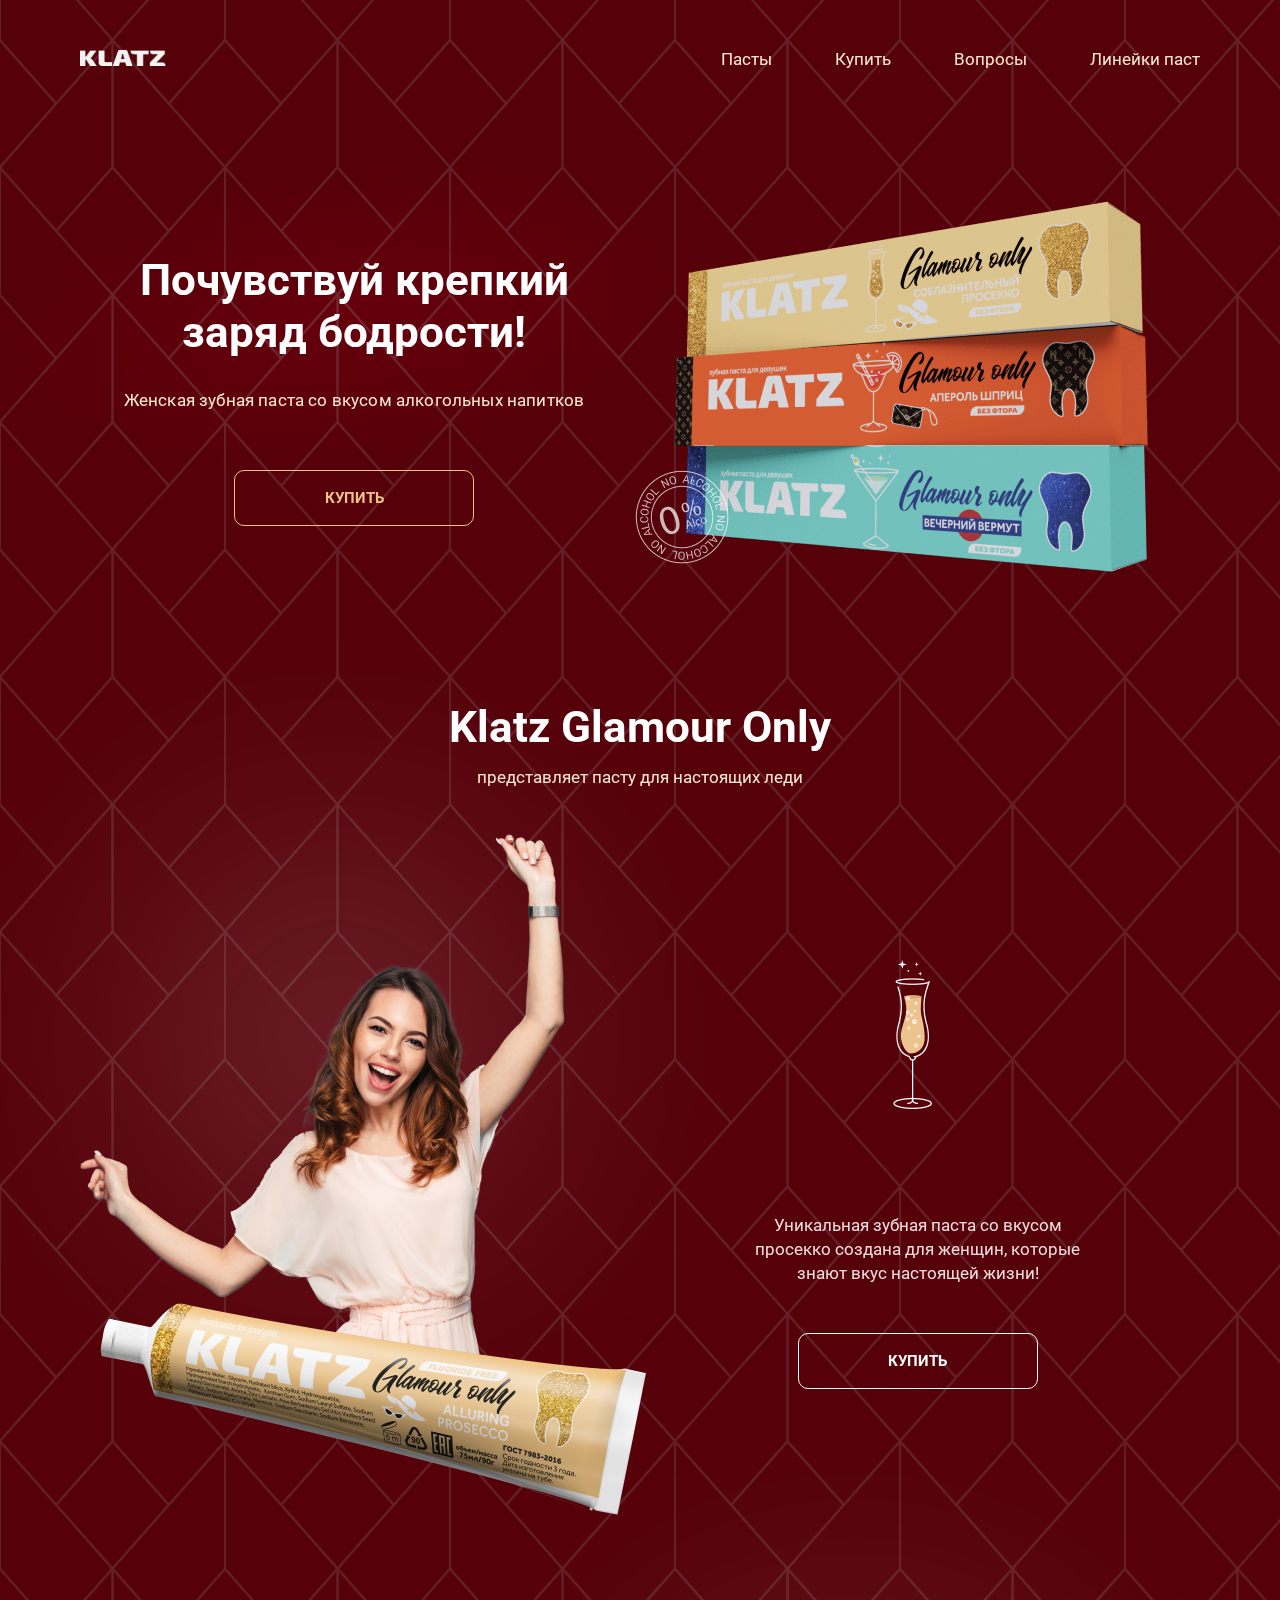
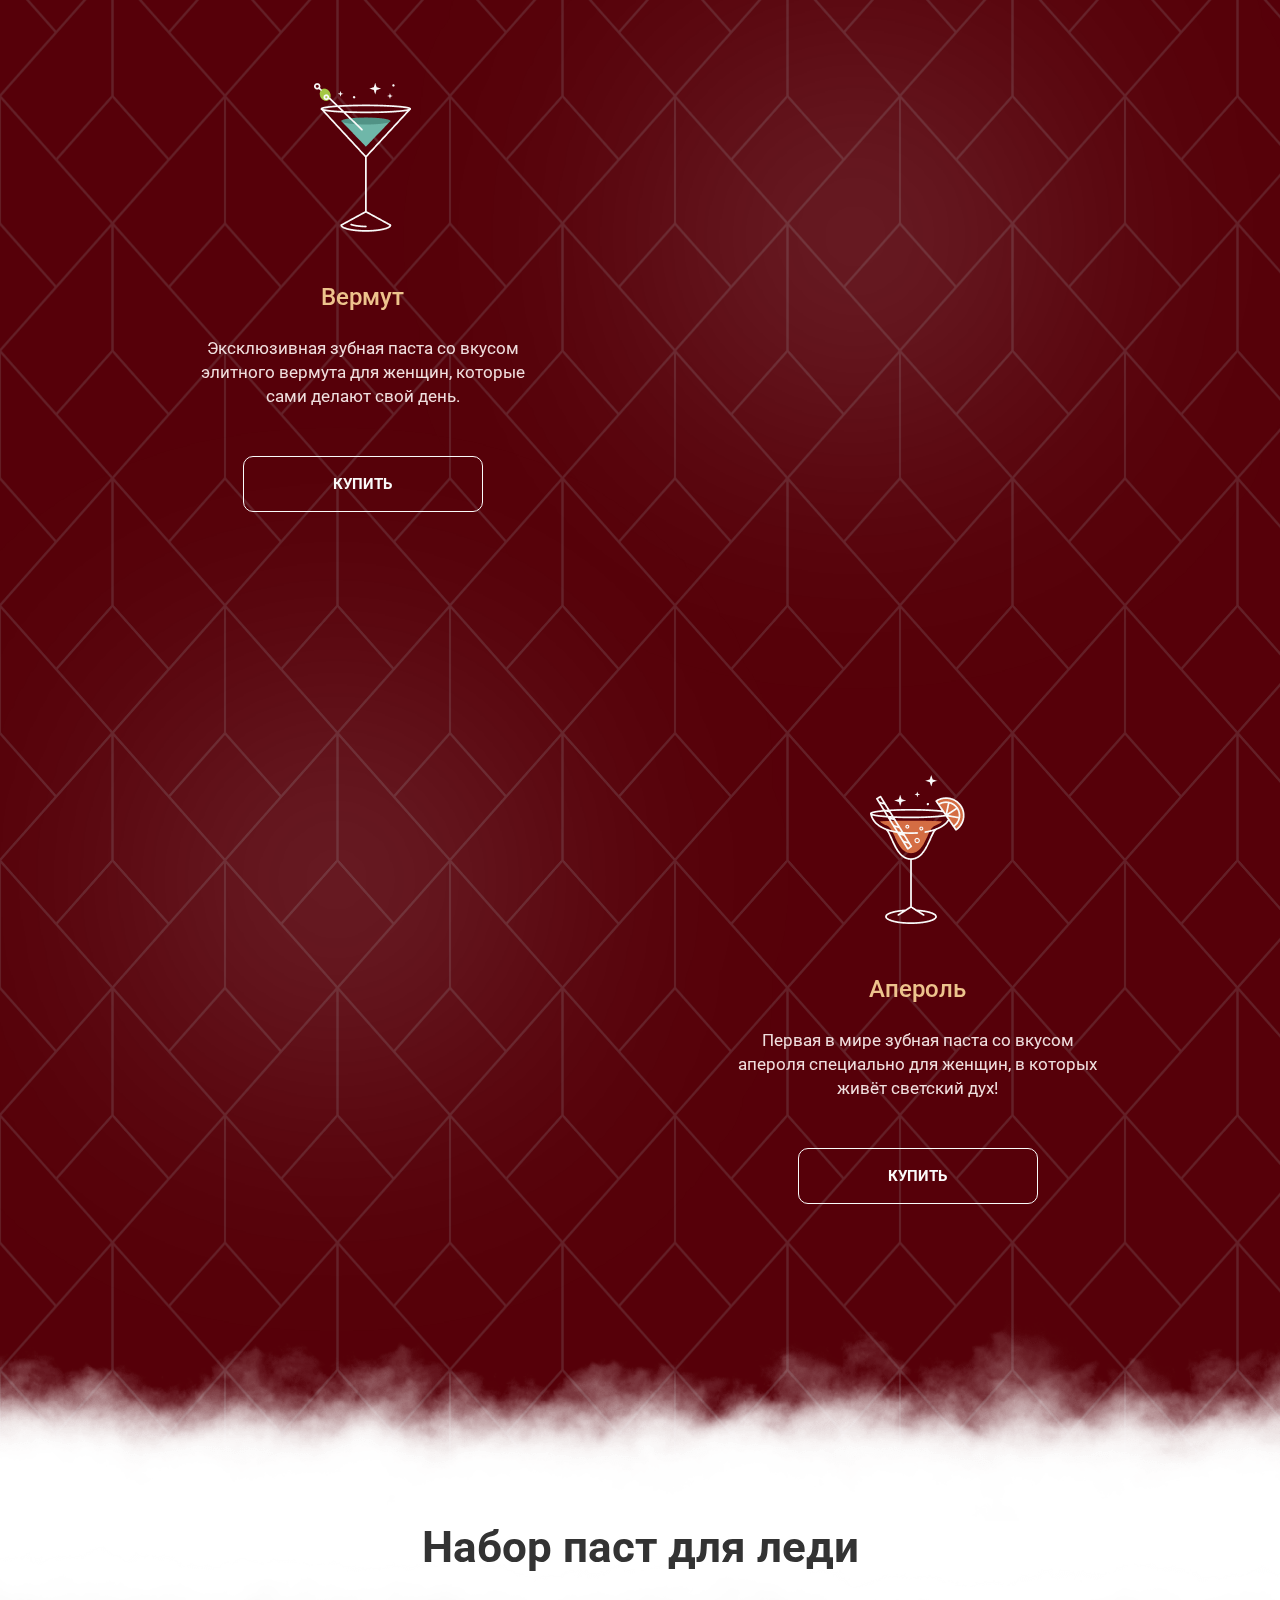
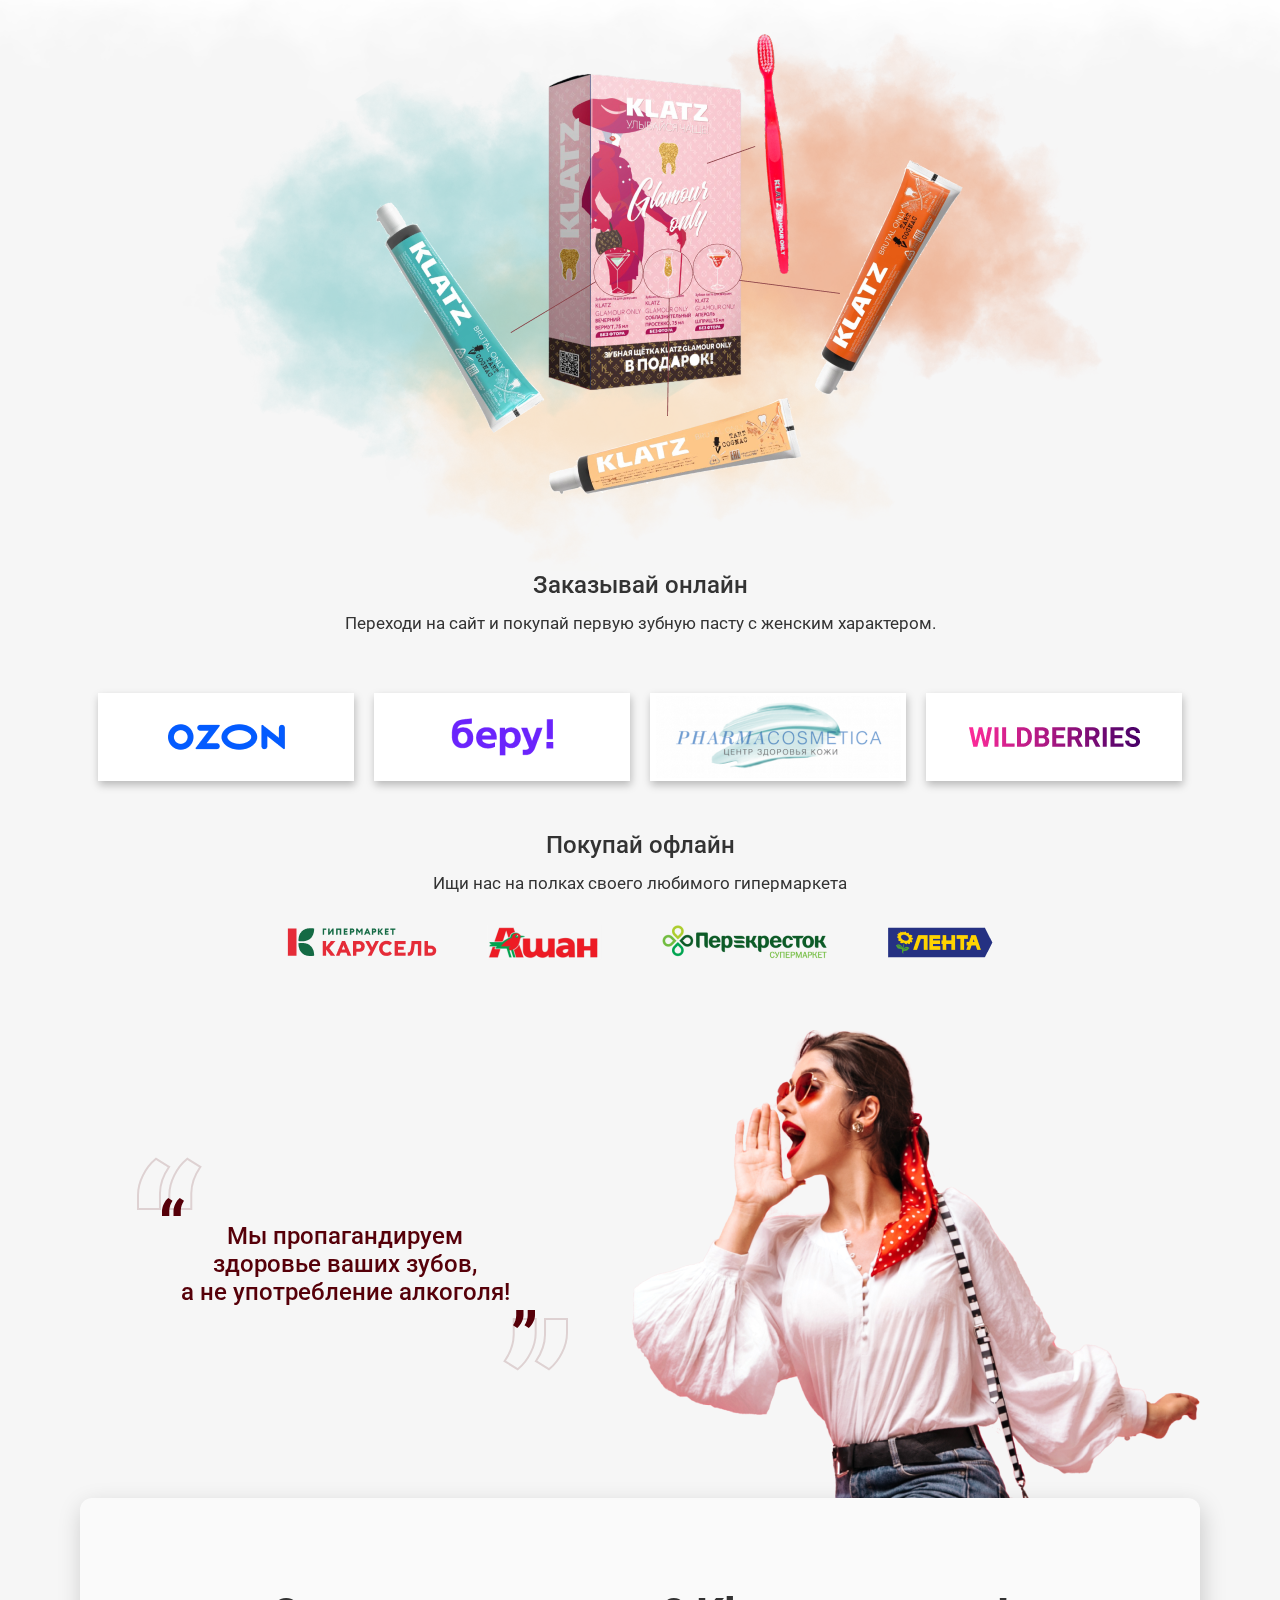
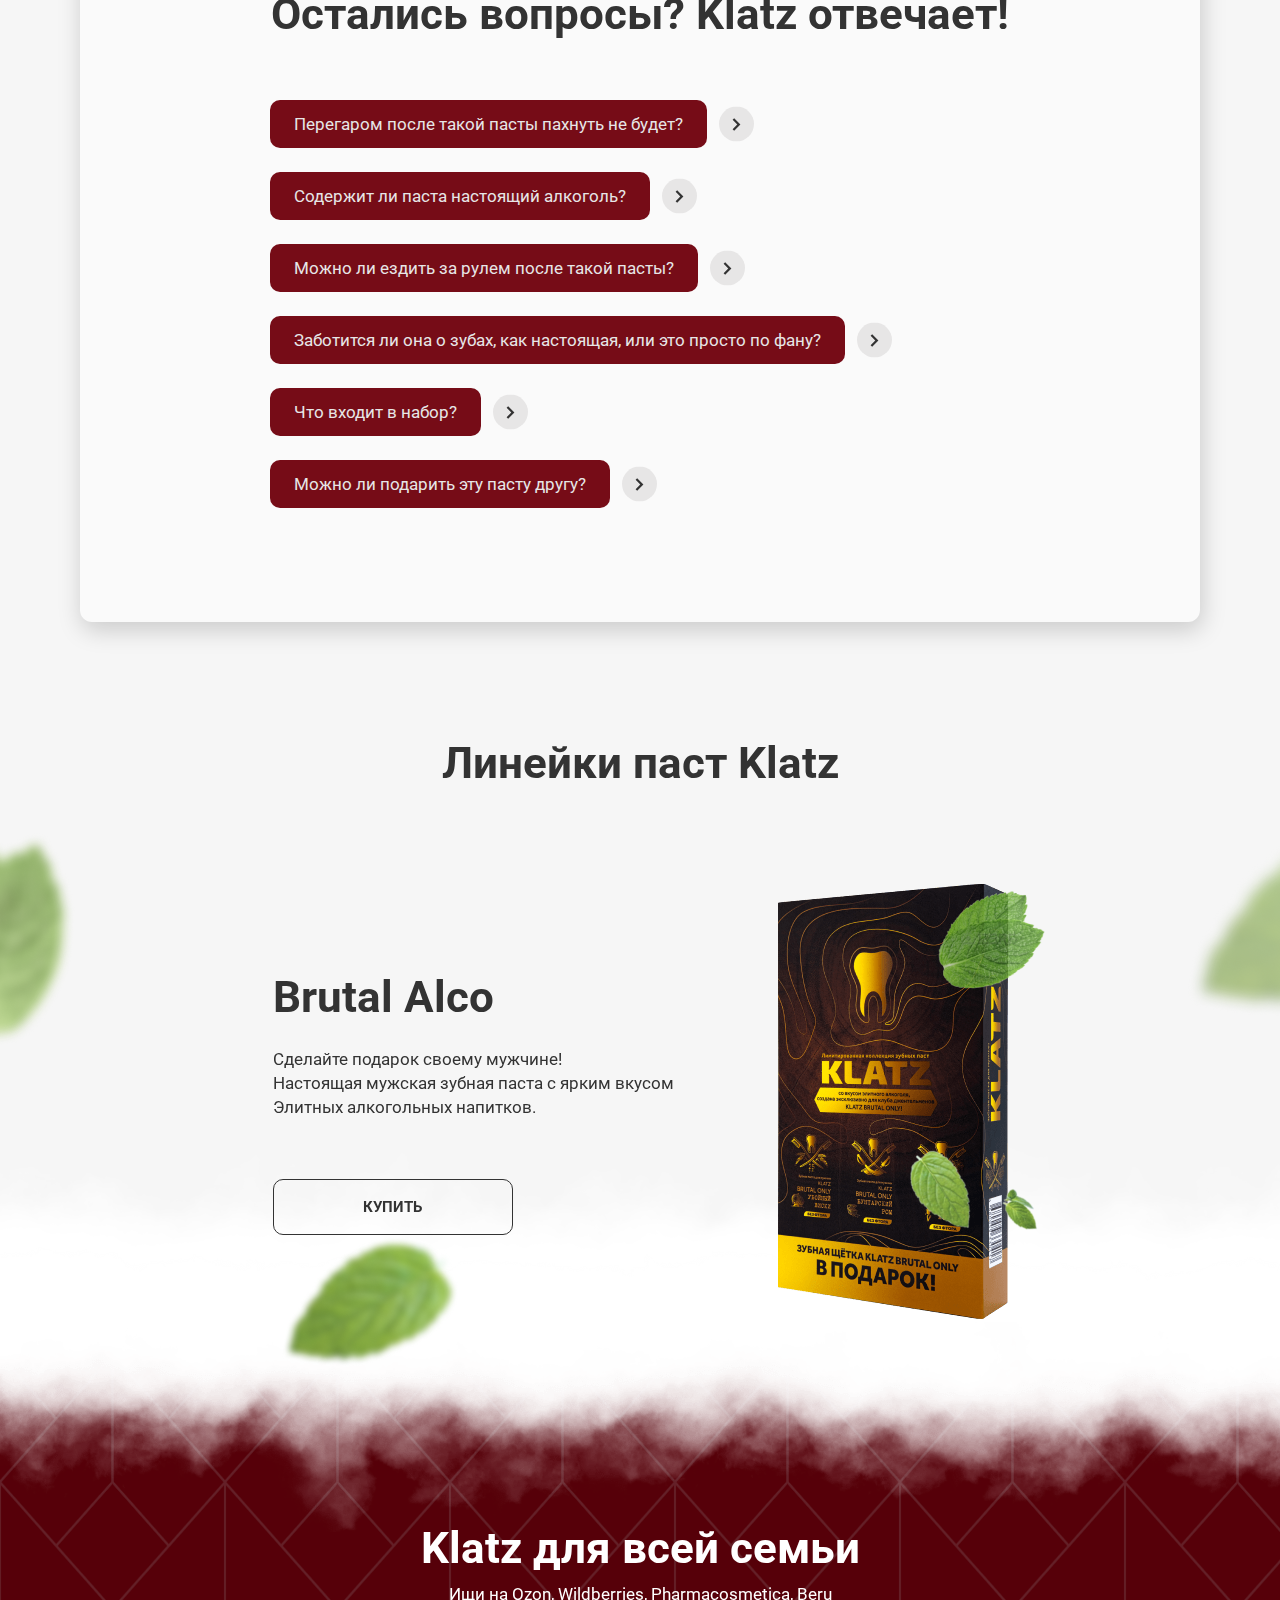
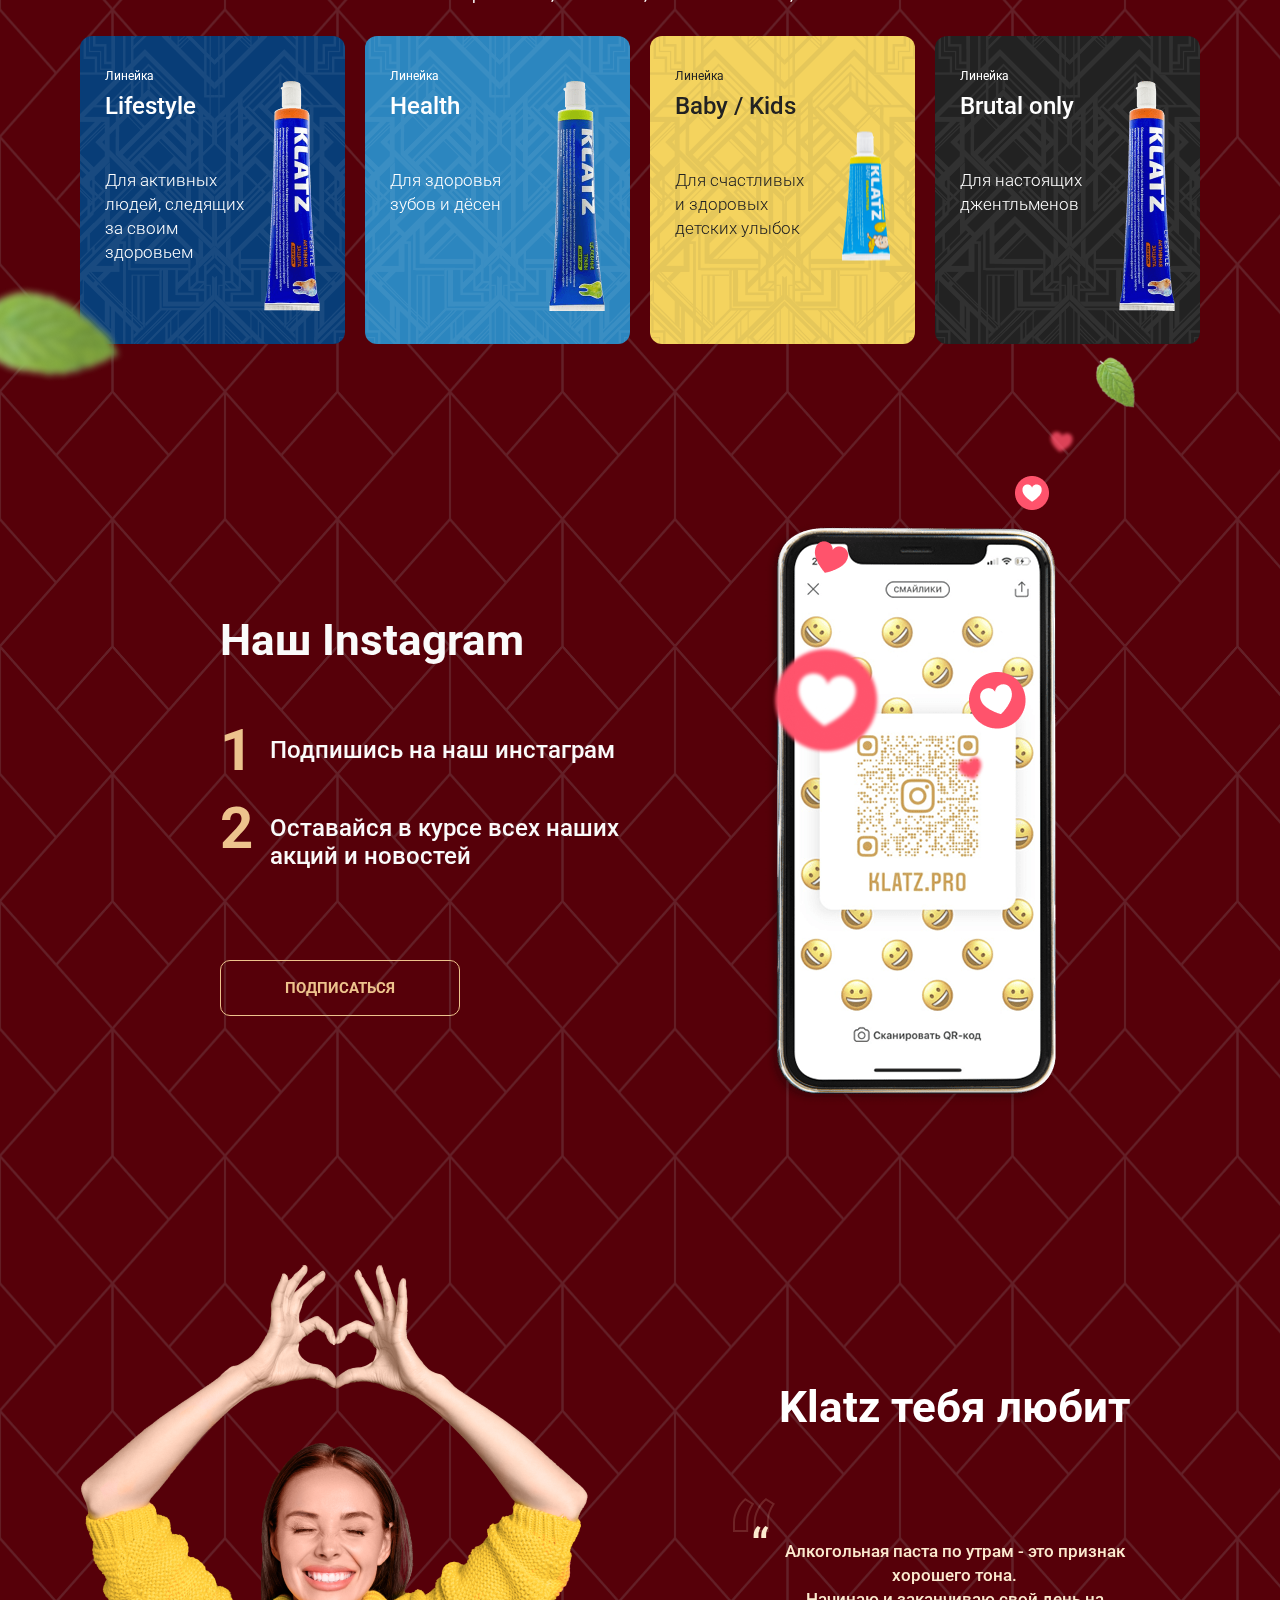
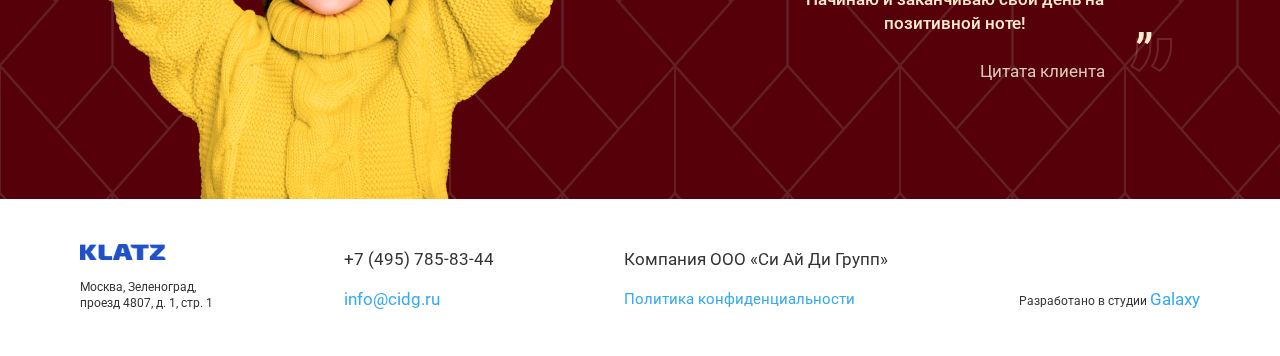
==== commit 78b36c25: "final" ====
--- a/brutal/index.html
+++ b/brutal/index.html
@@ -20,6 +20,7 @@
 	<link href="css/style.css" rel="stylesheet" type="text/css" />
     <link href="css/animate.min.css" rel="stylesheet" type="text/css" />
     <link href="css/mobile.css" rel="stylesheet" type="text/css" />
+    <link rel="shortcut icon" href="favicon.ico" type="image/x-icon">
     
 </head>
 
@@ -65,7 +66,7 @@
             	<div class="block3-title">Klatz Glamour Only</div>
                 <div class="block3-text">представляет пасту для настоящих леди</div>
                 <div class="block3-block">
-                	<img src="img/block3-image1.png" class="block3-image-mob" alt="">
+                	<img src="img/prosecco/prosecco-mob.png" class="block3-image-mob" alt="">
                 	<div class="block3-image">
                     	<div class="block3-image-bg wow animate__fadeIn" data-wow-duration="1s" data-wow-delay="0.4s"></div>
                         <div class="block3-image-icon1 wow animate__fadeInRight" data-wow-duration="1s" data-wow-delay="0.7s"></div>
@@ -82,14 +83,14 @@
                     </div>
                 </div>
                 <div class="block3-block">
-                	<img src="img/block3-image2.png" class="block3-image-mob-fix" alt="">
+                	<img src="img/wermut/wermut-mob.png" class="block3-image-mob-fix" alt="">
                 	<div class="block3-content">
                     	<div><img src="img/wermut/wermut-glass.png" alt="wermut-glass"></div>
                         <div class="block3-item-title">Вермут</div>
                         <p>Эксклюзивная зубная паста со вкусом элитного вермута для женщин, которые сами делают свой день.</p>
                         <div class="cnt"><a href="#pay" class="btn white-btn smoothScroll">купить</a></div>
                     </div>
-                    <img src="img/block3-image2.png" class="block3-image-mob block3-image-mob-fix2" alt="">
+                    <img src="img/wermut/wermut-mob.png" class="block3-image-mob block3-image-mob-fix2" alt="">
                 	<div class="block3-image">
                     	<div class="block3_2-image-bg wow animate__fadeIn" data-wow-duration="1s" data-wow-delay="0.4s"></div>
                         <div class="block3_2-image-icon1 wow animate__fadeInRight" data-wow-duration="1s" data-wow-delay="0.7s"></div>
@@ -100,7 +101,7 @@
                     </div>
                 </div>
                 <div class="block3-block">
-                	<img src="img/block3-image3.png" class="block3-image-mob" alt="">
+                	<img src="img/aperol/aperol-mob.png" class="block3-image-mob" alt="">
                 	<div class="block3-image">
                     	<div class="block3_3-image-bg wow animate__fadeIn" data-wow-duration="1s" data-wow-delay="0.4s"></div>
                         <div class="block3_3-image-icon1 wow animate__fadeInRight" data-wow-duration="1s" data-wow-delay="0.7s"></div>
@@ -159,7 +160,6 @@
                     	<div class="faq-item">
                         	<div class="faq-item-title">
                             	Перегаром после такой пасты пахнуть не будет?
-                                <span></span>
                             </div>
                             <div class="faq-item-content">
                             	- Нет, паста не содержит алкоголя, поэтому не оставляет после себя алкогольного запаха. Вы с удовольствием можете чистить зубы перед важной встречей или свиданием - изо рта будет пахнуть свежестью.
@@ -168,7 +168,6 @@
                         <div class="faq-item">
                         	<div class="faq-item-title">
                             	Содержит ли паста настоящий алкоголь?
-                                <span></span>
                             </div>
                             <div class="faq-item-content">
                             	- Нет, мы используем специальные отдушки, чтобы придать пасте очень правдоподобный вкус алкоголя. Он вас не разочарует!
@@ -177,7 +176,6 @@
                         <div class="faq-item">
                         	<div class="faq-item-title">
                             	Можно ли ездить за рулем после такой пасты?
-                                <span></span>
                             </div>
                             <div class="faq-item-content">
                             	- Конечно, так как в нашей пасте нет алкоголя. Только полезные элементы для здоровья ваших зубов.
@@ -186,7 +184,6 @@
                         <div class="faq-item">
                         	<div class="faq-item-title">
                             	Заботится ли она о зубах, как настоящая, или это просто по фану?
-                                <span></span>
                             </div>
                             <div class="faq-item-content">
                             	Заботится, да ещё как! Паста содержит ионы цинка, активные компоненты солодки и оливкового масла, которые оказывают бактериостатическое действие, препятствуют формированию зубного камня, сохраняют длительное ощущение свежести во рту. А также другие полезные элементы.
@@ -203,7 +200,6 @@
                         <div class="faq-item">
                         	<div class="faq-item-title">
                             	Можно ли подарить эту пасту другу?
-                                <span></span>
                             </div>
                             <div class="faq-item-content">
                             	Конечно! Эта паста - отличное дополнение к подарку для тех, кого сложно удивить.
@@ -284,8 +280,7 @@
                             <li>Оставайся в курсе всех наших акций и новостей</li>
                         </ol>
                         <a href="https://www.instagram.com/klatz.pro/" target="_blank" class="btn yellow-btn">Подписаться</a>
-                    </div>
-                    <img src="img/sub-image.png" alt="">
+                    </div>                    
                 </div>
                 <div class="sub-image">
                     <div class="sub-icon1"></div>
--- a/brutal/css/style.css
+++ b/brutal/css/style.css
@@ -200,7 +200,6 @@
 	margin-bottom: 120px;
 	display: flex;
 	flex-direction: row;
-	flex-wrap: wrap;
 	justify-content: space-between;
 	align-items: center;
 	align-content: center;
@@ -591,14 +590,14 @@
 	display: flex;
 	justify-content: space-between;
 	align-items: center;
-	width: 870px;
+	max-width: 870px;
 	margin: 0 auto;
 }
 .sub-image {
 	position: relative;
 	width: 295px;
 	height: 581px;
-	background-image: url(../img/sub/smartphone.png);
+	background: url(../img/sub/smartphone.png) 0 / cover;
 }
 .sub-content {
 	width: 400px;
@@ -644,9 +643,8 @@
 	color: #F1A44D;
 	margin-bottom: 60px;
 }
-.white-image {	
-	min-height: 661px;
-	background: url(../img/nabor-past-bg.png) 50% no-repeat;
+.white-image {
+	background: url(../img/nabor-past-bg.png) 50% / contain no-repeat;
 	text-align: center;
 }
 .white-bottom {
@@ -1030,9 +1028,6 @@
 .block3-image-mob {
 	display: none;
 }
-.sub-block img {
-	display: none;
-}
 .block1-image-mob {
 	display: none;
 }
--- a/brutal/css/mobile.css
+++ b/brutal/css/mobile.css
@@ -6,6 +6,7 @@
 		width: 350px;
 	}
 	.block1-image {
+		right: 15px;
 		bottom: 30px;
 	}
 	.block3-image-mob {
@@ -39,7 +40,10 @@
 		padding-left: 50px;
 	}
 	.about-image img {
-		width: 500px;
+		width: 200px;
+	}
+	.info {
+	    margin-bottom: 100px;
 	}
 	.info-item {
 		margin-right: 20px;
@@ -49,20 +53,16 @@
 	.info-blocks {
 		justify-content: center;
 	}
+	.sub {
+	    margin-bottom: 50px;
+	}
 	.sub-image {
-		display: none;
+		width: 230px;
+    	height: 450px;
 	}
 	.sub-content {
 		padding-left: 0px;
 	}
-	.sub-block img {
-		display: block;
-		width: 350px;
-	}
-	.sub-block {
-		justify-content: space-between;
-		height: auto;
-	}
 	.qoute .container {
 		align-items: flex-end;
 	}
@@ -70,7 +70,7 @@
 		height: 100%;
 	}
 	.qoute-image {
-		height: 300px;
+		height: 400px;
 	}
 }
 @media screen and (max-width: 959px) {
@@ -92,7 +92,7 @@
 		top: 0px;
 	}
 	.block3-image-mob {
-		width: 350px;
+		width: 400px;
 	}
 	.block3-block {
 		margin-bottom: 80px;
@@ -113,21 +113,18 @@
 		padding-bottom: 50px;
 	}
 	.about-image img {
-		width: 300px;
-	}
-	.about-block-content {
-		height: 400px;
+		width: 180px;
 	}
 	.sub-content {
 		width: 400px;
 	}
-	.sub-block img {
-		width: 300px;
+	.qoute-image {
+	    height: 300px;
 	}
 }
 @media screen and (max-width: 767px) {
 	.container {
-		width: 480px;
+		width: 480px !important;
 	}
 	nav {
 		background-color: #333333;
@@ -165,11 +162,14 @@
 	.block1-image-mob {
 		display: block;
 		width: 100%;
-		margin-bottom: 20px;
+		margin-bottom: 50px;
 	}
 	.block1-title {
 		font-size: 30px;
 		line-height: 40px;
+	}
+	.block3-block {	
+	    flex-wrap: wrap;
 	}
 	.block3-title {
 		font-size: 30px;
@@ -193,6 +193,10 @@
 	.white-title {
 		font-size: 30px;
 		line-height: 40px;
+		margin-bottom: 30px;
+	}
+	.white-image, .order-text {
+		margin-bottom: 30px;
 	}
 	.white-image img {
 		width: 100%;
@@ -203,32 +207,34 @@
 	.pay {
 		padding-bottom: 80px;
 	}
+	.faq-info {
+		justify-content: center;
+	}
 	.faq-info-content {
 		width: 100%;
 		margin-left: 0px;
 		margin-bottom: 40px;
 	}
 	.faq {
-		padding: 15px;
-		margin-bottom: 60px;
+		padding: 30px 20px 10px;
+		margin-bottom: 80px;
 	}
 	.faq-title {
 		font-size: 20px;
 		line-height: 24px;
-		margin-bottom: 20px;
+		margin-bottom: 25px;
+	}
+	.faq-item {
+		width: 89%;
 	}
 	.faq-item-title {
-		padding-top: 20px;
-		padding-right: 40px;
-		padding-bottom: 20px;
-		padding-left: 0px;
-	}
-	.faq-item-title span {
-		right: 0px;
+		display: block;
 	}
 	.faq-item-content {
-		padding-right: 0px;
-		padding-left: 0px;
+		margin-left: 0;
+	}
+	.about-block .container {
+		flex-direction: column;
 	}
 	.about-title {
 		font-size: 30px;
@@ -238,17 +244,23 @@
 	.about-icon1, .about-icon2, .about-icon4, .about-icon5, .about-icon6, .about-icon7 {
 		display: none;
 	}
-	.about-block-content {
-		height: auto;
-		padding-bottom: 350px;
-	}
 	.about-content-title {
 		font-size: 30px;
 		line-height: 40px;
 		margin-bottom: 20px;
 	}
+	.about-content {
+		margin-bottom: 50px;
+    	text-align: center;
+	}	
+	.about-content p {
+		margin-bottom: 32px;
+	}
+	.about-btn-mob {
+		display: flex;
+		justify-content: center;
+	}
 	.info {
-		padding-top: 80px;
 		margin-bottom: 60px;
 	}
 	.info-title {
@@ -261,15 +273,14 @@
 	.sub-title {
 		font-size: 30px;
 		line-height: 40px;
+		text-align: center;
+		margin-bottom: 50px;
 	}
 	.sub-text {
 		margin-bottom: 40px;
 	}
-	.sub-block img {
-		display: none;
-	}
-	.sub {
-		margin-bottom: 60px;
+	.sub-content ol {
+	    margin-bottom: 70px;
 	}
 	.qoute .container {
 		flex-direction: column-reverse;
@@ -329,49 +340,32 @@
 	.block3-content {
 		width: 100%;
 	}
+	.sub {
+		margin-bottom: 100px;
+	}
+	.sub .container {
+		flex-direction: column;
+	}
 	.sub-content {
-		width: 100%;
-	}
-	.sub-content {
-		text-align: left;
-		width: 80%;
-	}
-	.sub-block img {
-		display: block;
-		position: absolute;
-		top: 0px;
-		right: -200px;
-		height: 400px;
-		width: auto;
-	}
-	.sub {
-		margin-bottom: 80px;
+		display: flex;
+	    flex-direction: column;
+	    align-items: center;
+		width: 100%;
+		margin-bottom: 70px;
+	}
+	.sub-image {
+	    width: 175px;
+	    height: 350px;
 	}
 	.header-blocks {
 		justify-content: center;
-	}
-	.about-block-content {
-		text-align: center;
-		display: block;
-	}
-	.about-content {
-		width: 100%;
-	}
-	.about-btn-mob {
-		display: flex;
-		flex-direction: row;
-		flex-wrap: wrap;
-		justify-content: center;
-		align-items: center;
-		align-content: center;
-	}
-	.about-image {
-		margin-left: -150px;
-		left: 50%;
-	}
+	}	
 	.white-top {
-		top: -10px;
-	}
+		top: -6%;
+	}
+	.white-bottom {    
+    	bottom: -6%;
+    }
 }
 /*@media screen and (max-width: 479px) {
 	.container {
@@ -383,7 +377,4 @@
 	.quote-block {
 	padding-bottom: 250px;
 	}
-	.sub-block img {
-	right: -250px;
-	}
 }*/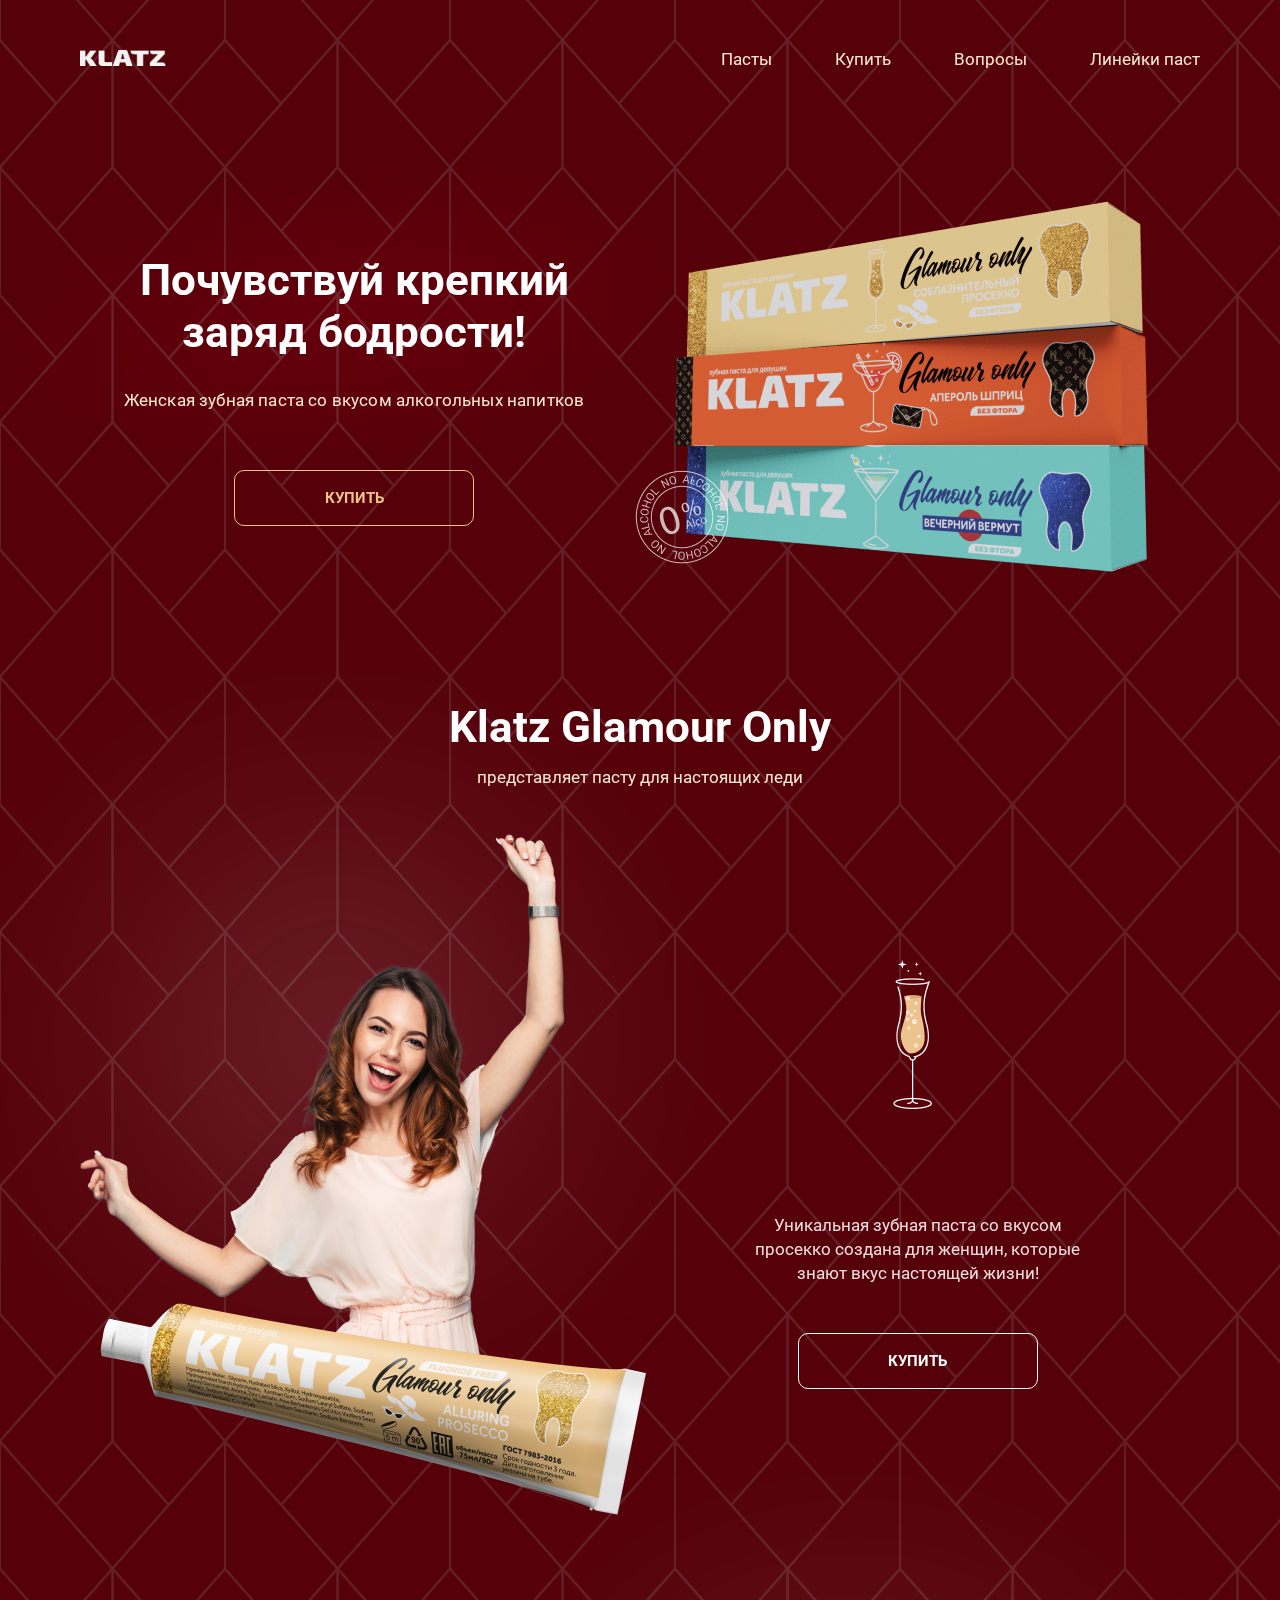
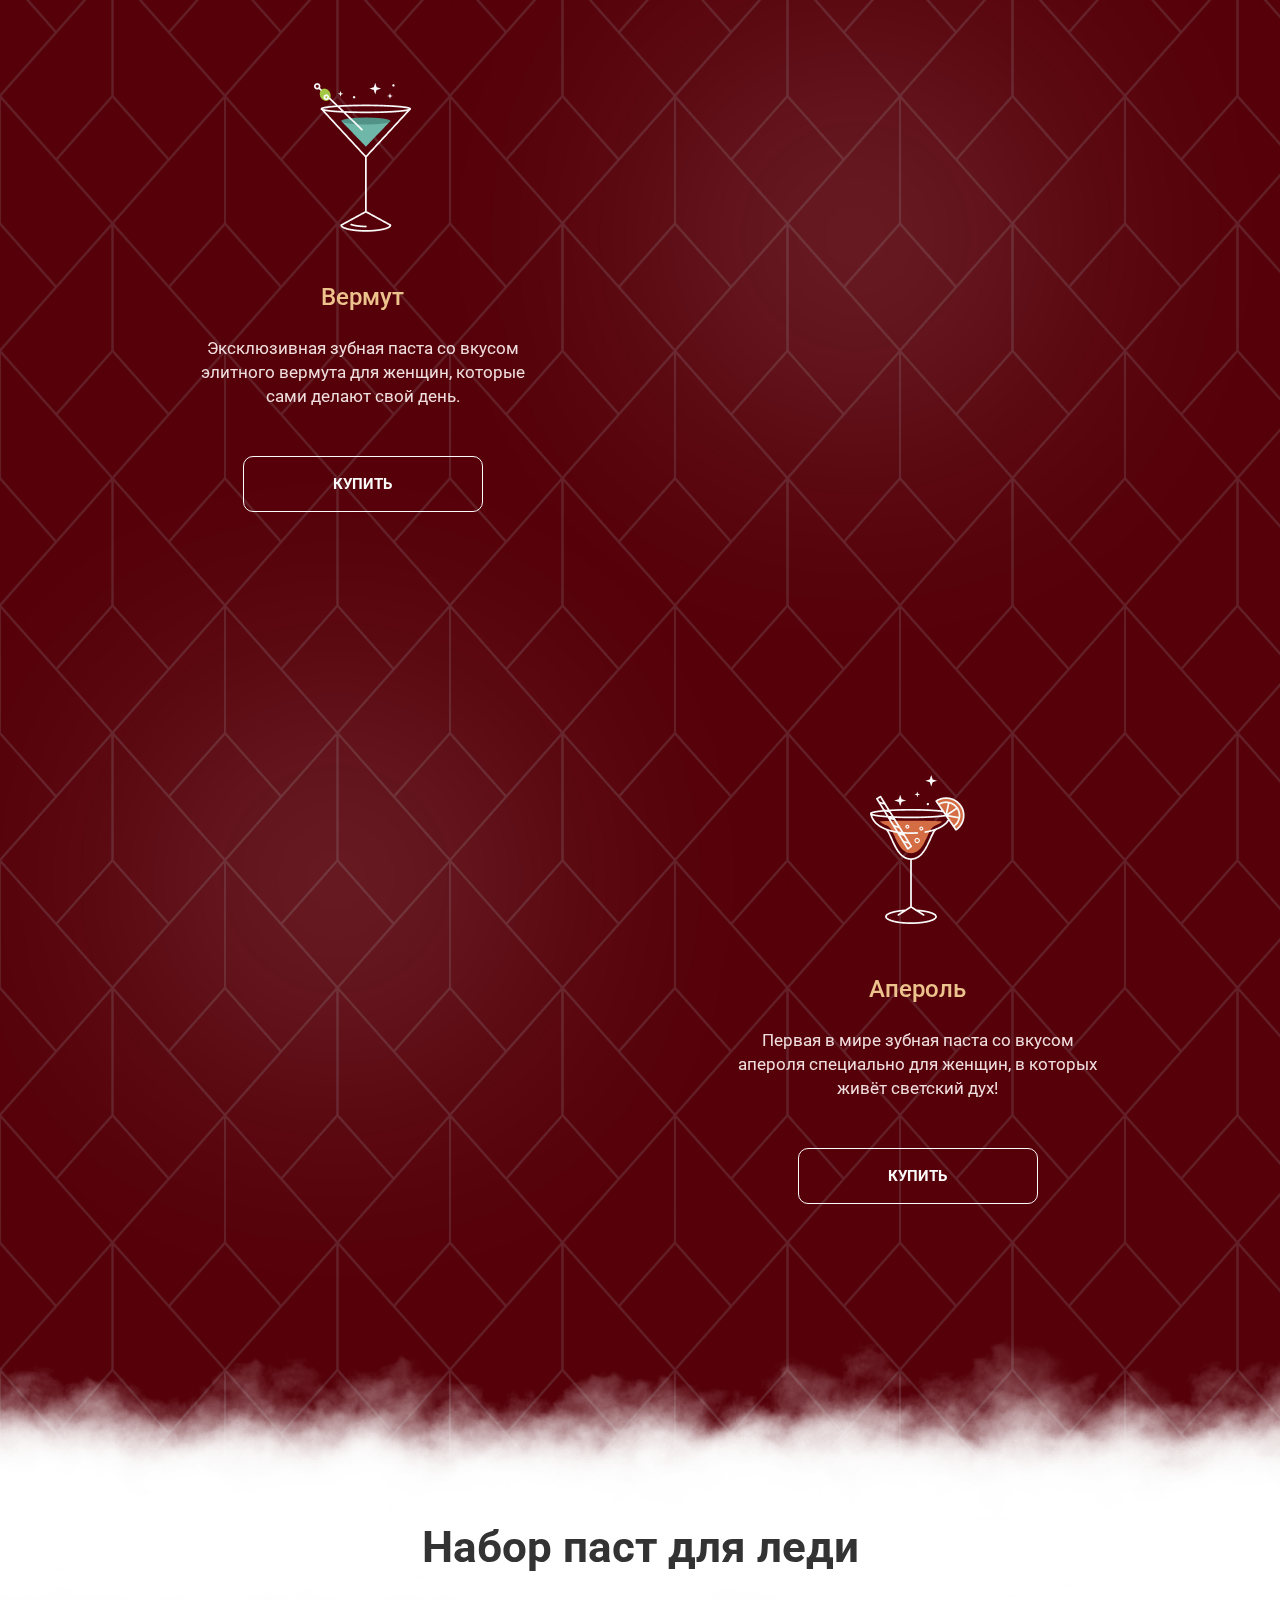
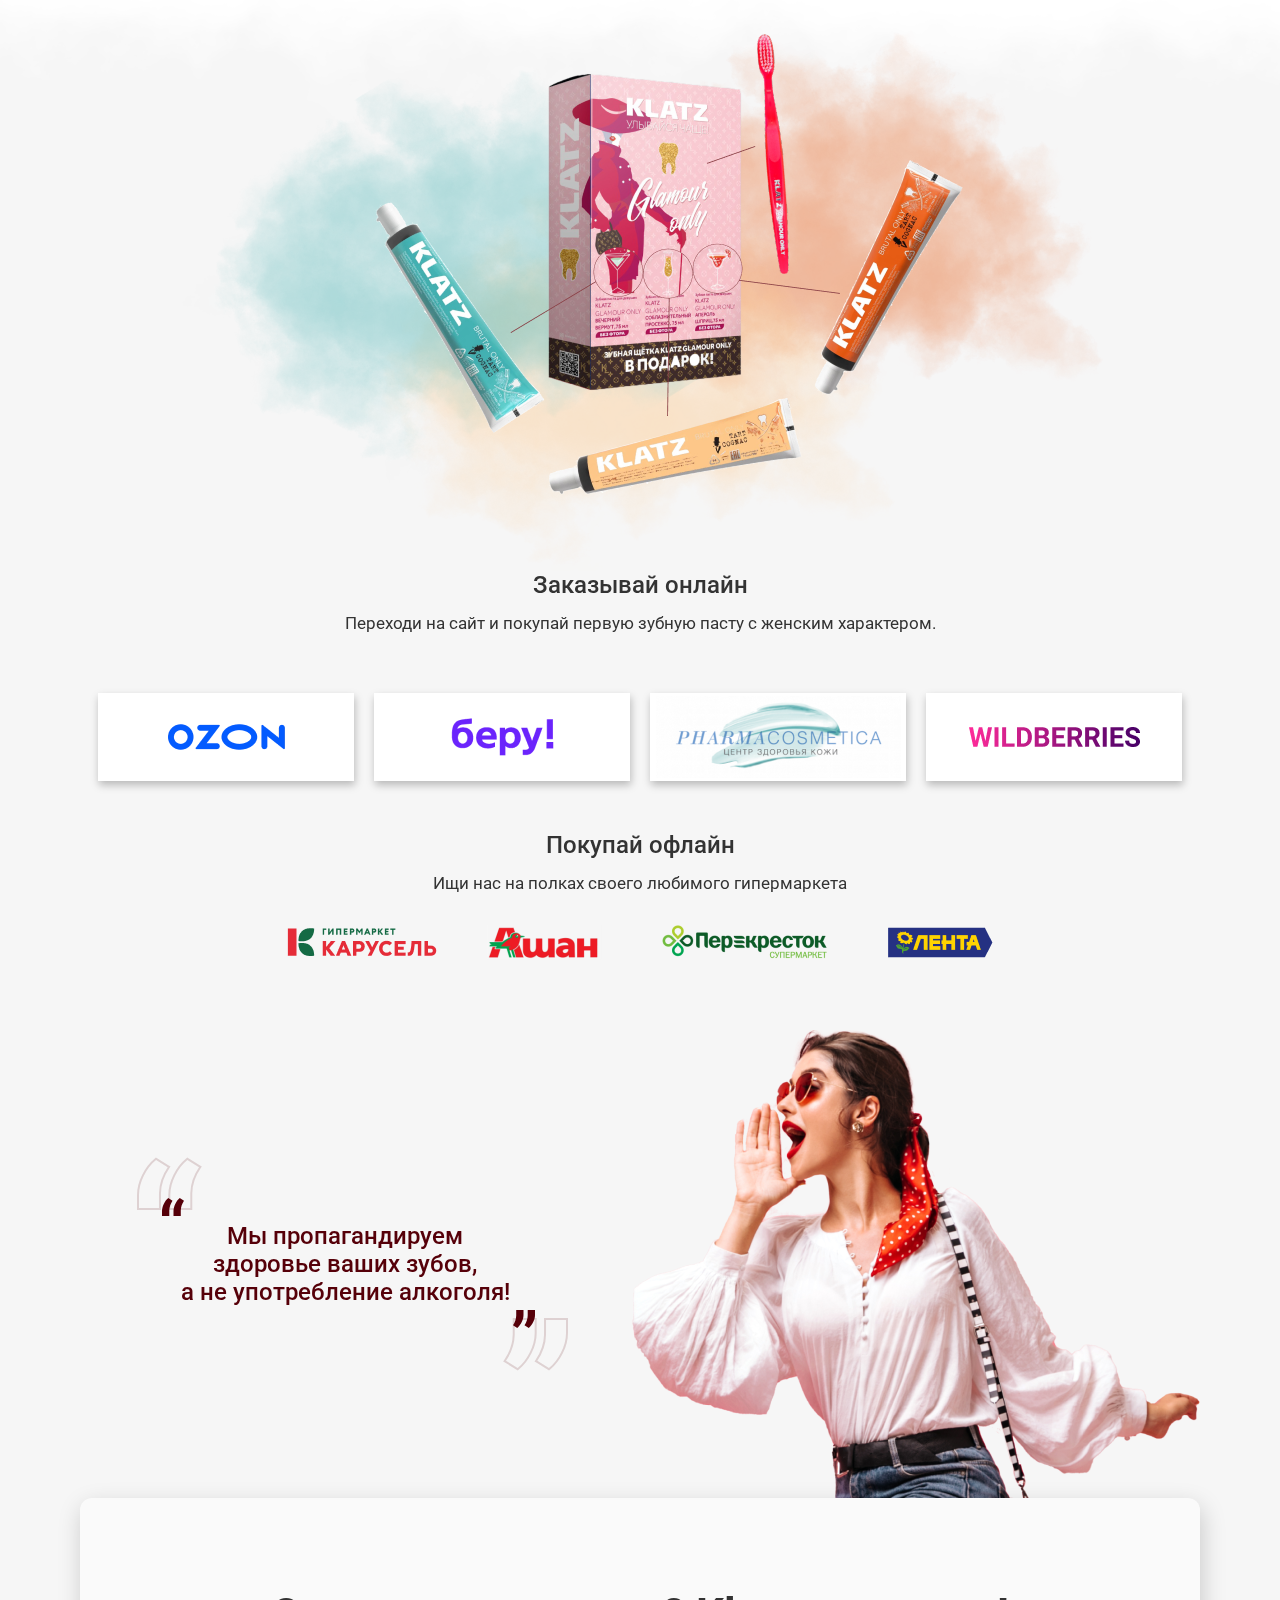
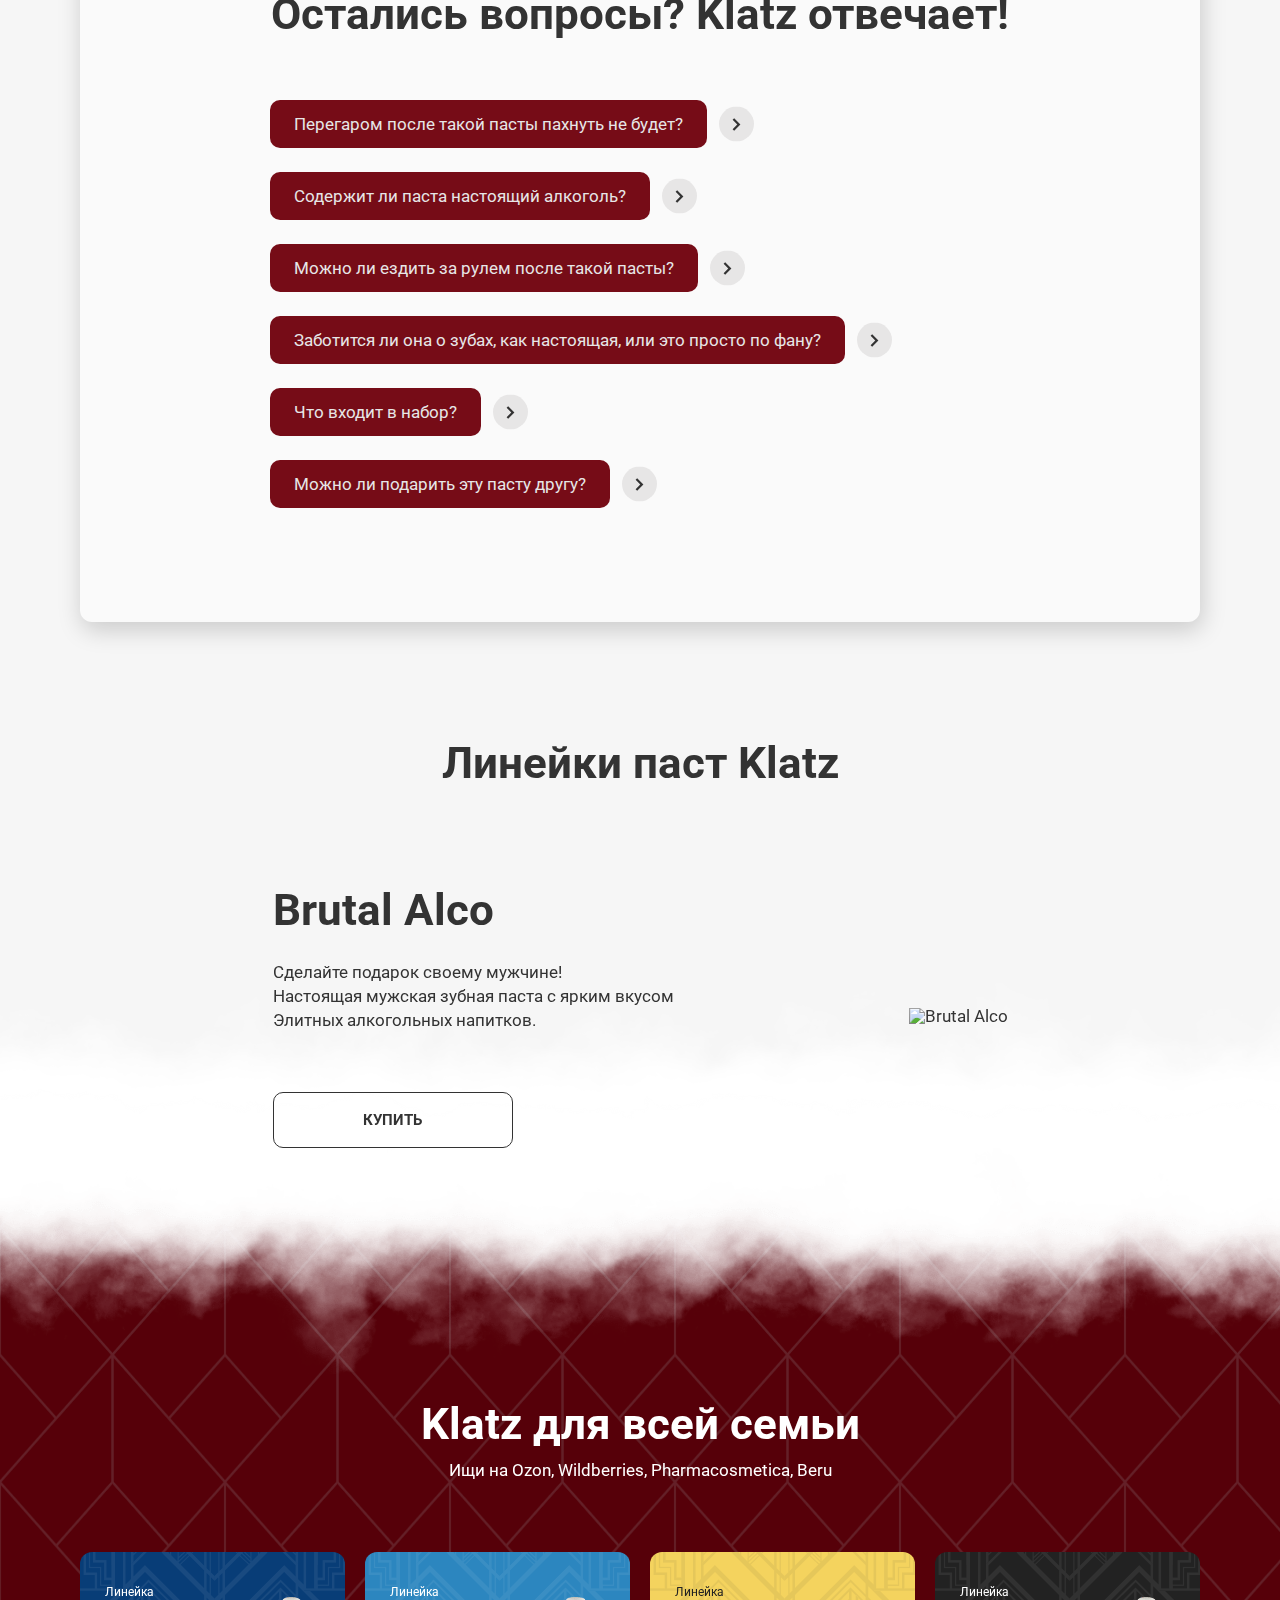
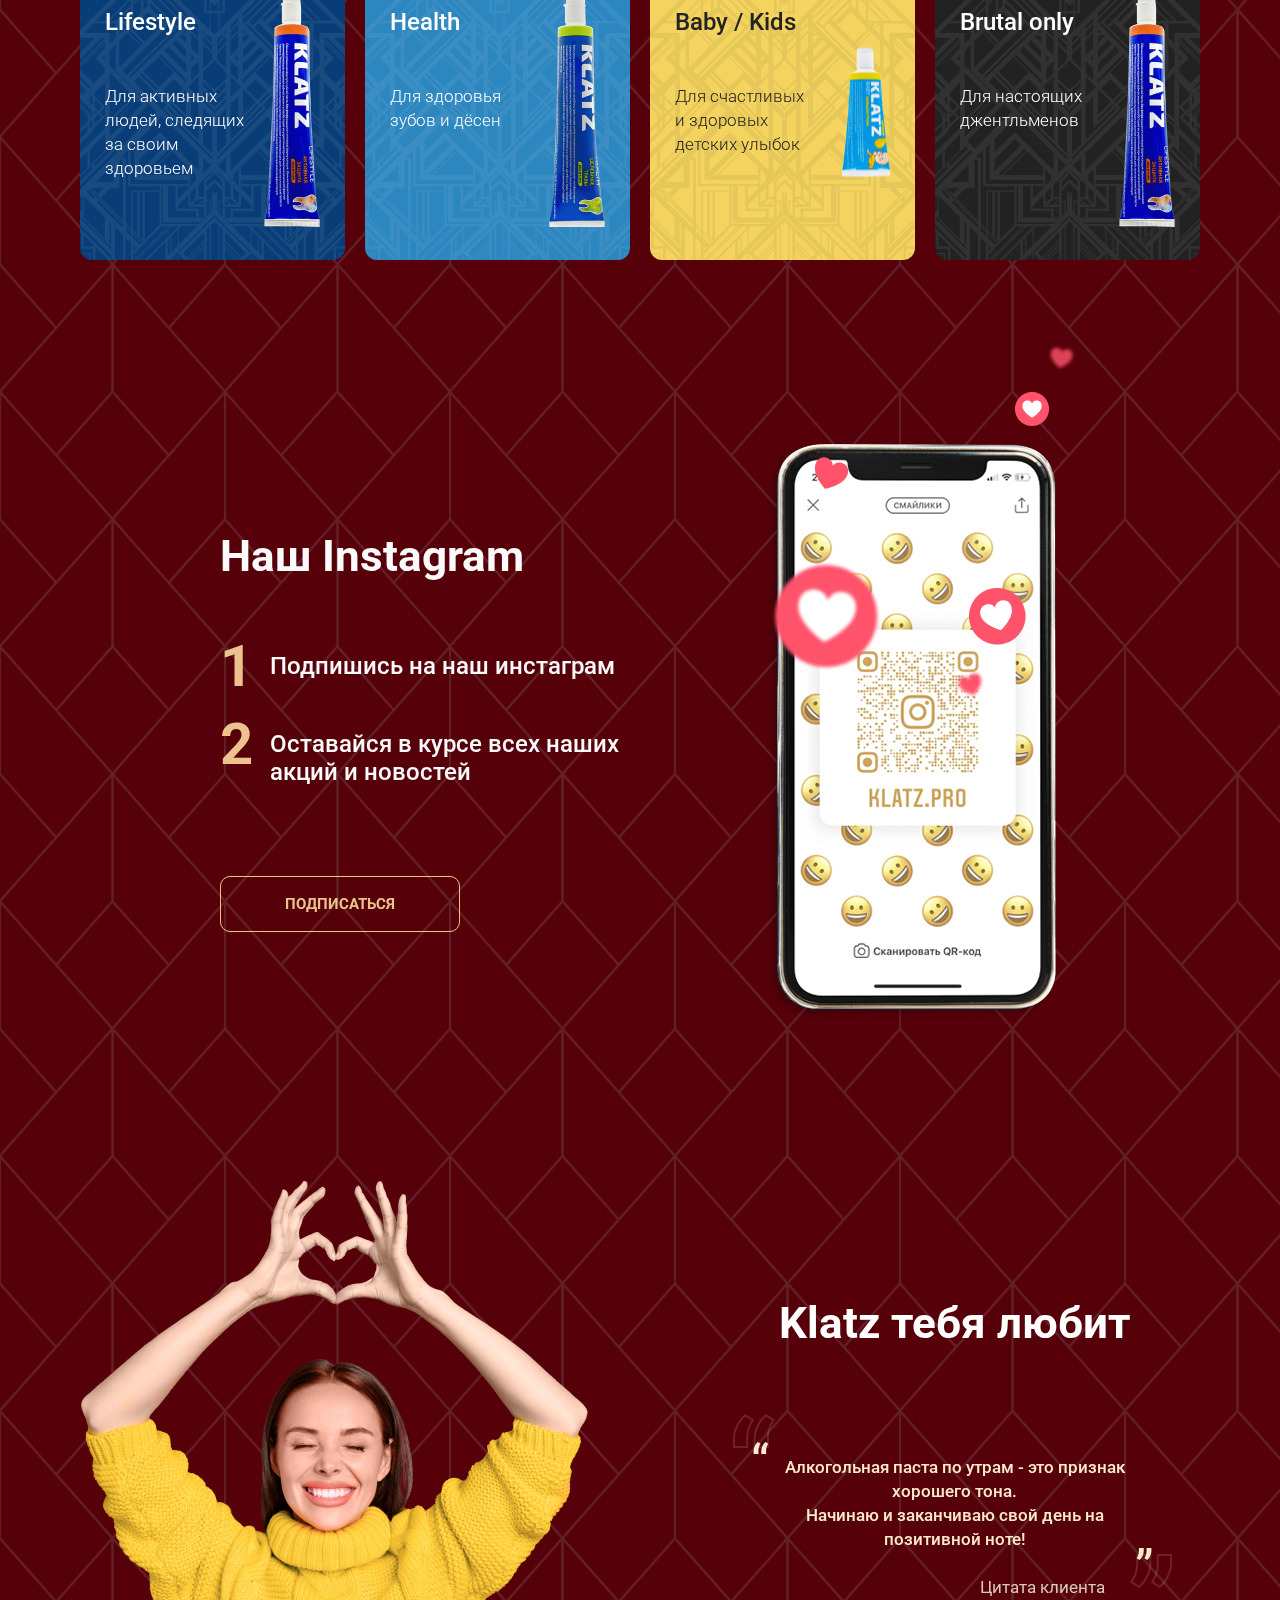
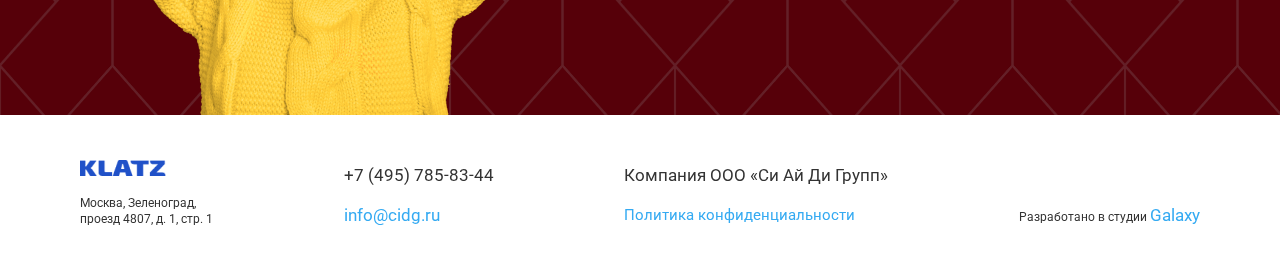
==== commit 87aaf17b: "final" ====
--- a/brutal/index.html
+++ b/brutal/index.html
@@ -209,8 +209,12 @@
                 </div>
             </div>
             <div class="about" id="about">
-            	<div class="about-icon1"></div>
-                <div class="about-icon6"></div>
+                <div class="about-icon1"></div>
+            	<div class="about-icon2"></div>
+                <div class="about-icon3"></div>
+                <div class="about-icon4"></div>
+                <div class="about-icon5"></div>
+
             	<div class="about-title">Линейки паст Klatz</div>
                 <div class="about-block">
                 	<div class="container">                        
@@ -219,23 +223,22 @@
                             <p>Сделайте подарок своему мужчине!<br> Настоящая мужская зубная паста с ярким вкусом Элитных алкогольных напитков. </p>
                             <div class="about-btn-mob"><a href="#pay" class="btn black-btn smoothScroll">Купить</a></div>
                         </div>
-                    	<div class="about-image"><img src="img/brutal-alco.png" alt="Brutal Alco"></div>
-                    	<div class="about-icon2"></div>
-                        <div class="about-icon4"></div>
-                        <div class="about-icon5"></div>                   
+                    	<div class="about-image"><img src="img/about/brutal-alco.png" alt="Brutal Alco"></div>
                     </div>
                 </div>
             </div>
             <div class="white-bottom"></div>
         </div>
         <div class="info">
-        	<div class="info-icon1"></div>
-        	<div class="container">
-            	<div class="info-icon2"></div>
+            <div class="about-icon6"></div>
+            <div class="about-icon7"></div>
+            <div class="about-icon8"></div>
+        	<div class="container">
             	<div class="info-title">Klatz для всей семьи</div>
                 <div class="info-text">Ищи на Ozon, Wildberries, Pharmacosmetica, Beru</div>
                 <div class="info-blocks">
                 	<div class="info-item">
+                        <div class="about-icon9"></div>
                     	<div class="info-item__content">
                         	<p class="info-item-text1">Линейка</p>
                             <p class="info-item-text2">Lifestyle</p>
--- a/brutal/css/style.css
+++ b/brutal/css/style.css
@@ -161,24 +161,6 @@
 	width: 118px;
 	bottom: 0px;
 }
-.block2 {
-	margin-bottom: 100px;
-	background-image: url(../img/block2-image.png);
-	background-repeat: no-repeat;
-	background-position: center top;
-	height: 530px;
-}
-.block2 .container {
-	position: relative;
-}
-.block2-bg {
-	background-image: url(../img/block2-bg.png);
-	height: 660px;
-	width: 1220px;
-	position: absolute;
-	left: -300px;
-	top: 126px;
-}
 .block3 {
 	margin-bottom: 220px;
 }
@@ -445,50 +427,89 @@
 }
 .about-icon1 {
 	position: absolute;
-	top: 30px;
-	left: 0px;	
-	width: 151px;
-	height: 325px;
-	background-image: url(../img/about-icon1.png);
-}
-.about-icon6 {
-	position: absolute;
-	top: 30px;
-	right: 0px;
-	width: 127px;
-	height: 358px;
-	background-image: url(../img/about-icon6.png);
+	top: -13%;
+	left: 36%;
+	width: 51px;
+	height: 45px;
+	background-image: url(../img/about/about-icon1.png);
+}
+.about-icon2 {
+	position: absolute;
+	top: -8%;
+	right: -4.5%;
+	width: 160px;
+	height: 204px;
+	background-image: url(../img/about/about-icon2.png);
+}
+.about-icon3 {
+	position: absolute;
+	top: 26%;
+	left: -3.5%;	
+	width: 168px;
+	height: 214px;
+	background-image: url(../img/about/about-icon3.png);
+}
+.about-icon4 {
+	position: absolute;
+	top: 20%;
+	right: 19%;	
+	width: 90px;
+	height: 88px;
+	background-image: url(../img/about/about-icon4.png);
+}
+.about-icon5 {	
+	position: absolute;
+	right: 4%;
+	bottom: 8%;
+	width: 63px;
+	height: 69px;
+	background-image: url(../img/about/about-icon5.png);
+}
+.about-icon6 {	
+	position: absolute;
+	width: 132px;
+	height: 139px;	
+	top: -2%;
+	left: 18%;	
+	background-image: url(../img/about/about-icon6.png);
+}
+.about-icon7 {	
+	position: absolute;
+	width: 106px;
+	height: 125px;
+	top: 13%;
+	right: 34%;	
+	background-image: url(../img/about/about-icon7.png);
+}
+.about-icon8 {
+	position: absolute;
+	width: 172px;
+	height: 140px;
+	top: 36%;
+	right: -5%;	
+	background-image: url(../img/about/about-icon8.png);
+}
+.about-icon8 {
+	position: absolute;
+	width: 172px;
+	height: 140px;
+	top: 36%;
+	right: -5%;	
+	background-image: url(../img/about/about-icon8.png);
+}
+.about-icon9 {
+	position: absolute;
+	width: 46px;
+	height: 38px;
+	top: -7%;
+	left: -6%;	
+	background-image: url(../img/about/about-icon9.png);
 }
 .about-block .container {
 	width: 765px;
 	display: flex;
     justify-content: space-between;
     align-items: center;
-}
-.about-icon2 {	
-	position: absolute;
-	left: 0px;
-	bottom: -120px;
-	width: 223px;
-	height: 245px;
-	background-image: url(../img/about-icon2.png);
-	z-index: 2;
-}
-.about-icon4 {	
-	position: absolute;
-	width: 125px;
-	height: 113px;
-	top: 0px;
-	right: -30px;
-	background-image: url(../img/about-icon4.png);
-}
-.about-icon5 {	
-	position: absolute;
-	width: 161px;
-	height: 121px;
-	right: -30px;
-	bottom: 60px;
-	background-image: url(../img/about-icon5.png);
 }
 .about-content {
 	width: 425px;
@@ -505,7 +526,7 @@
 	margin-bottom: 60px;
 }
 .info {
-	padding-top: 200px;
+	padding-top: 250px;
 	margin-bottom: 180px;
 	position: relative;
 }
@@ -525,7 +546,7 @@
 	line-height: 24px;
 	color: #FFF;
 	text-align: center;
-	margin-bottom: 30px;
+	margin-bottom: 70px;
 }
 .info-blocks {
 	display: flex;
@@ -566,23 +587,6 @@
     top: 52%;
     transform: translateY(-50%);
 }
-.info-icon1 {
-	position: absolute;	
-	left: 0px;
-	bottom: -100px;
-	width: 148px;
-	height: 194px;
-	background-image: url(../img/info-icon1.png);
-	z-index: 2;
-}
-.info-icon2 {
-	position: absolute;	
-	right: 60px;
-	bottom: -70px;
-	width: 71px;
-	height: 63px;
-	background-image: url(../img/info-icon2.png);
-}
 .sub {
 	margin-bottom: 160px;
 }
@@ -649,7 +653,7 @@
 }
 .white-bottom {
 	position: absolute;
-	bottom: -7%;
+	bottom: -8%;
 	left: 0;
 	width: 100%;
 	height: 415px;
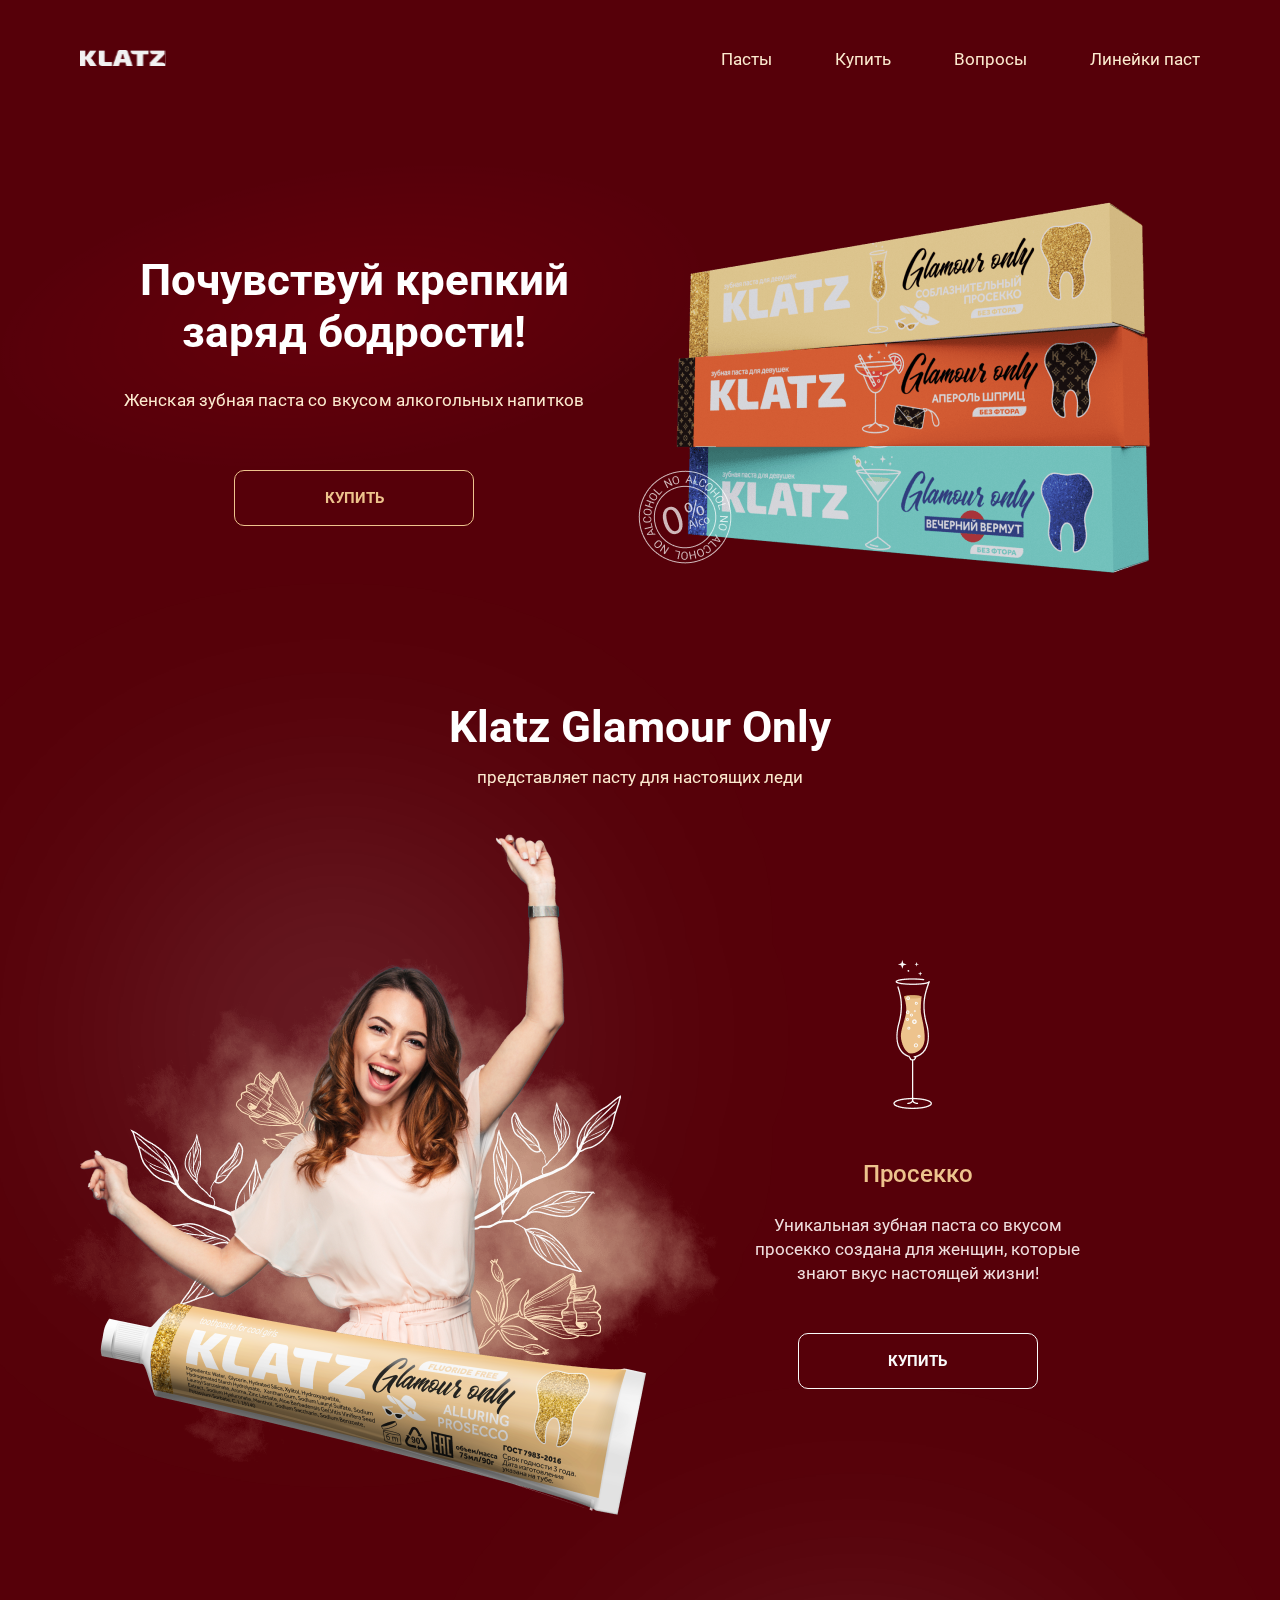
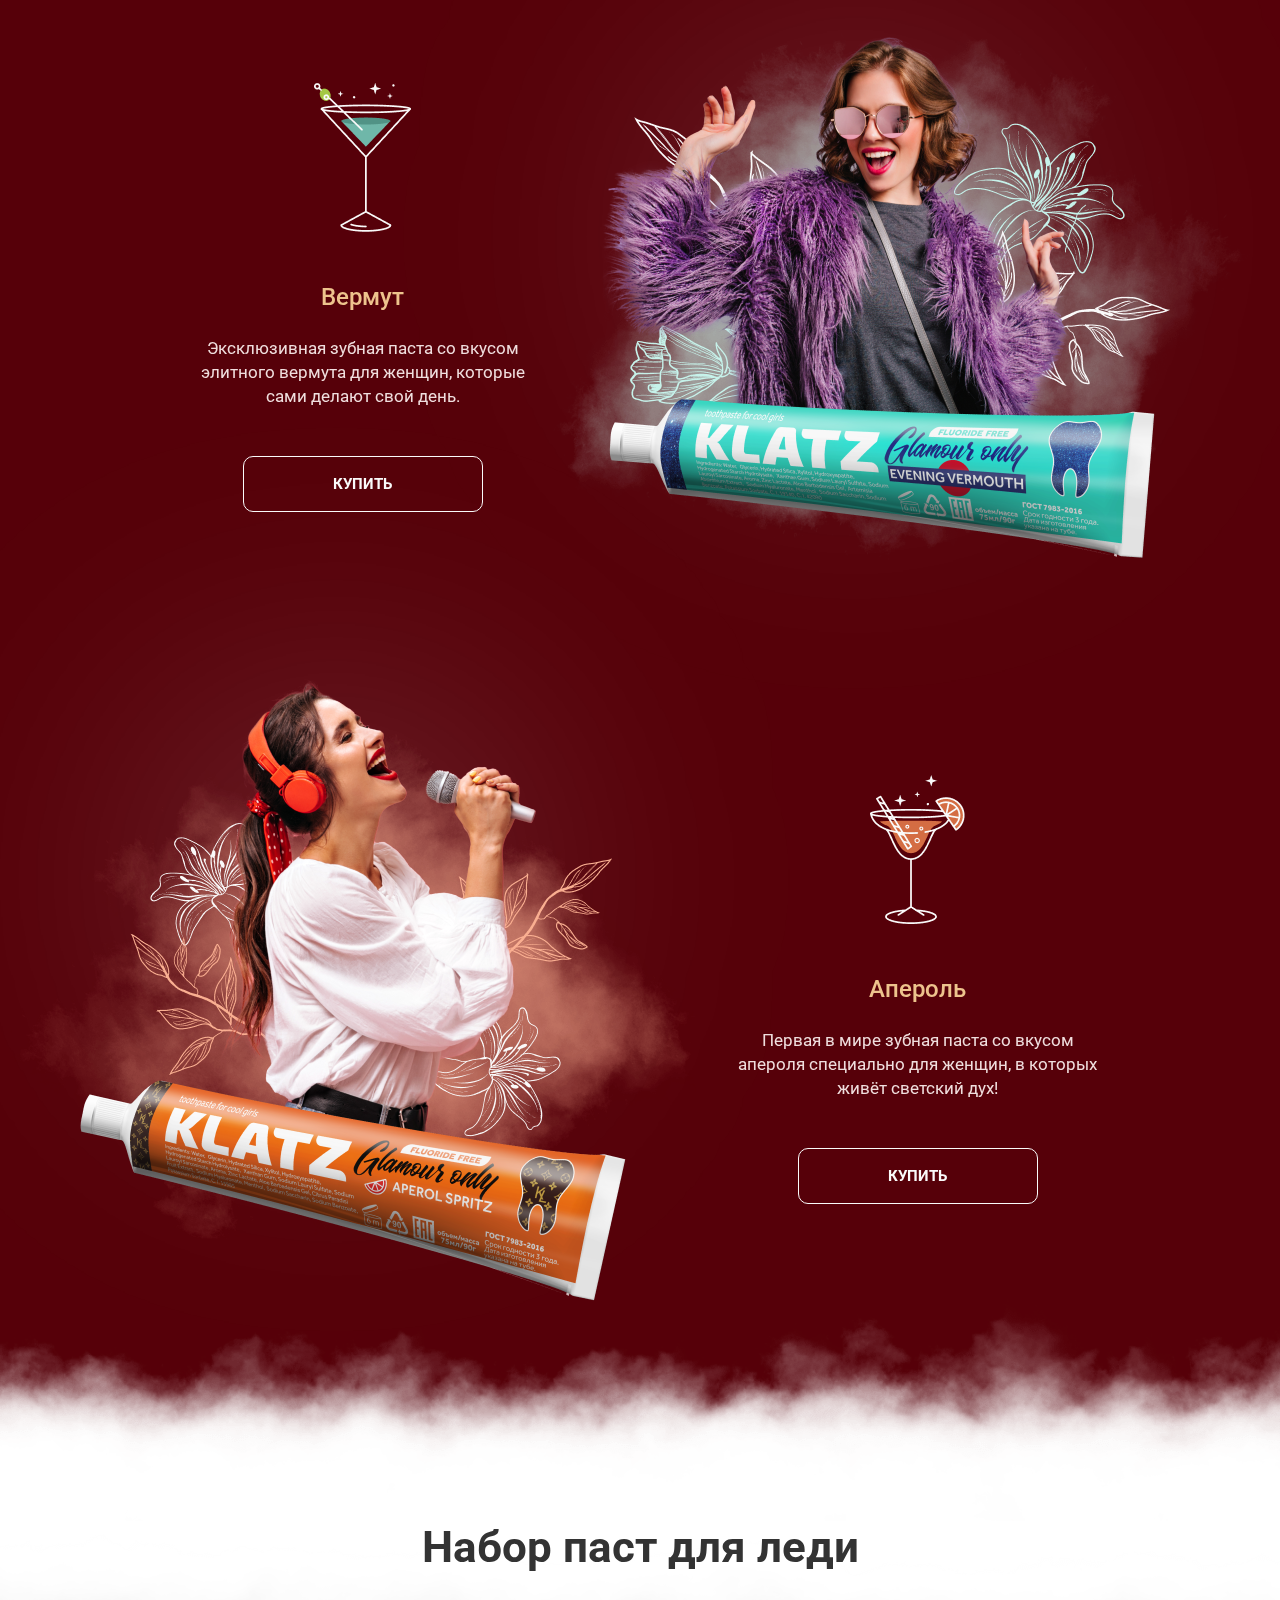
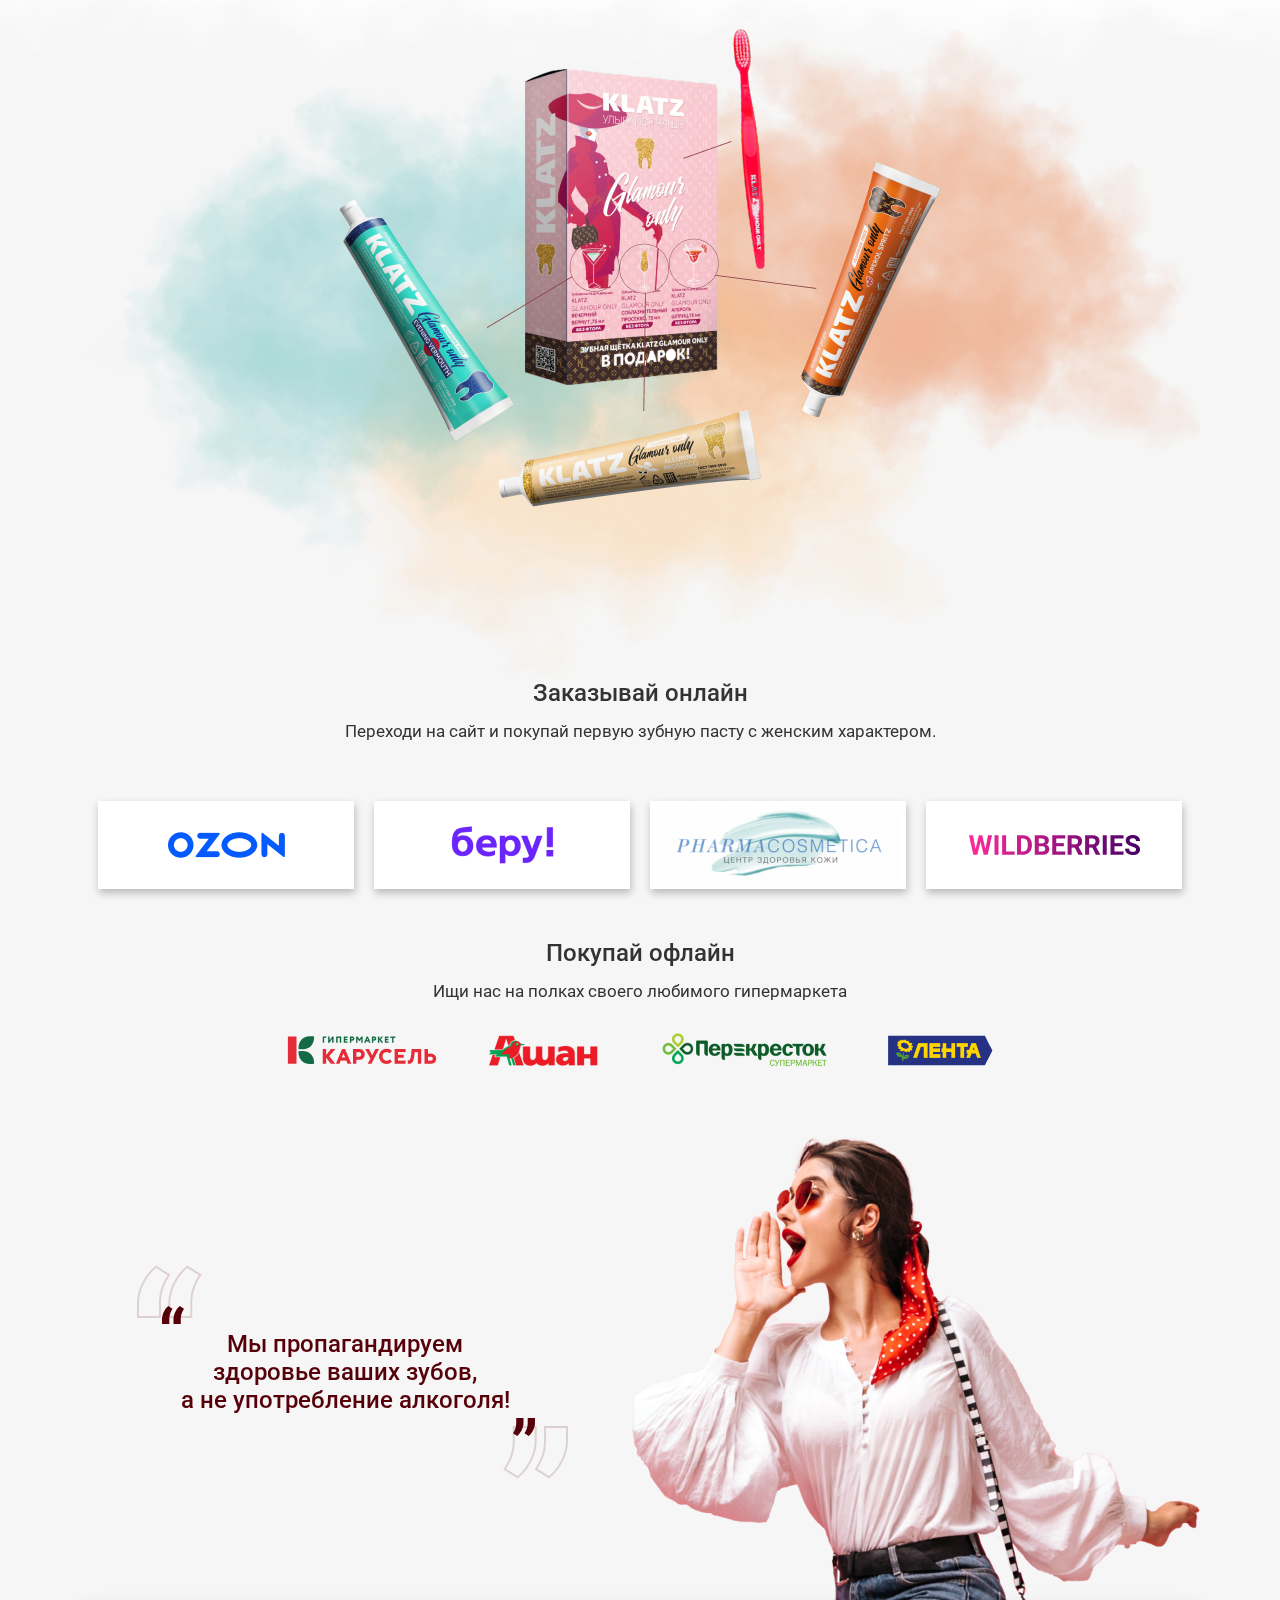
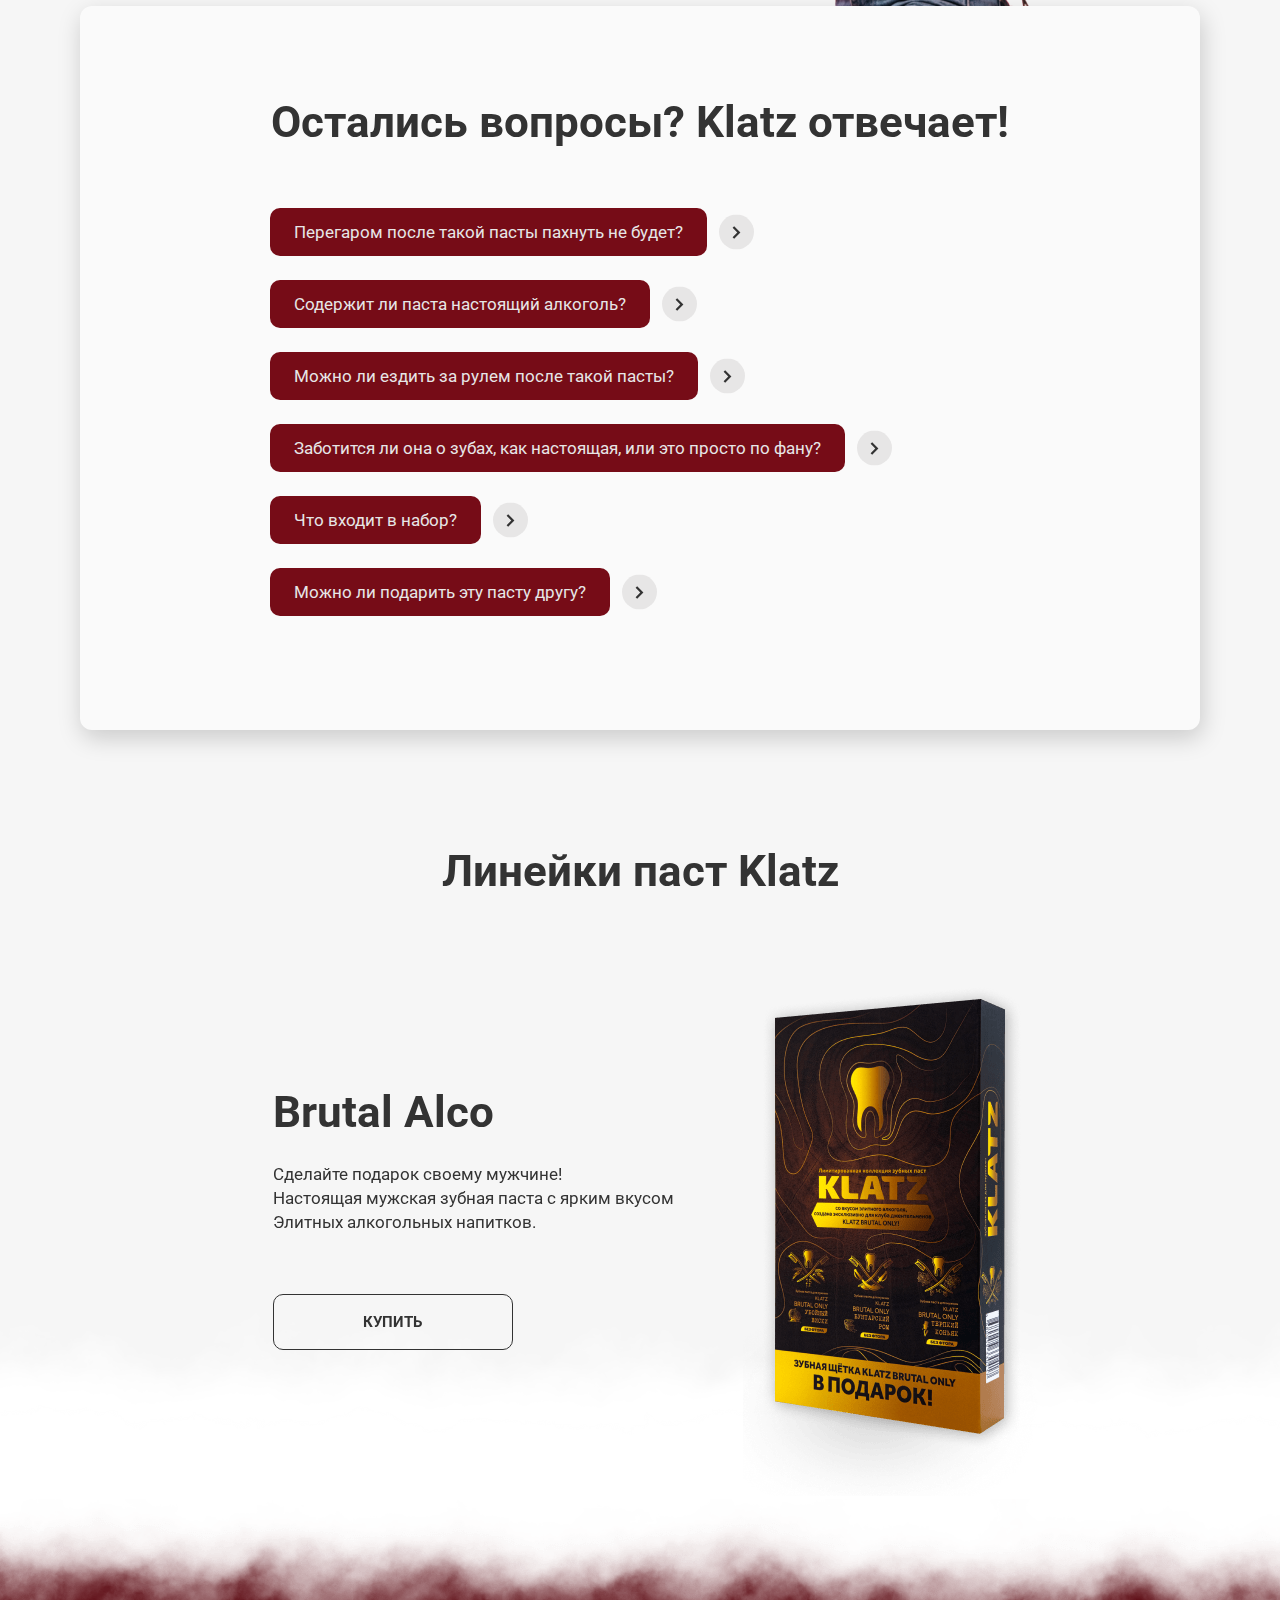
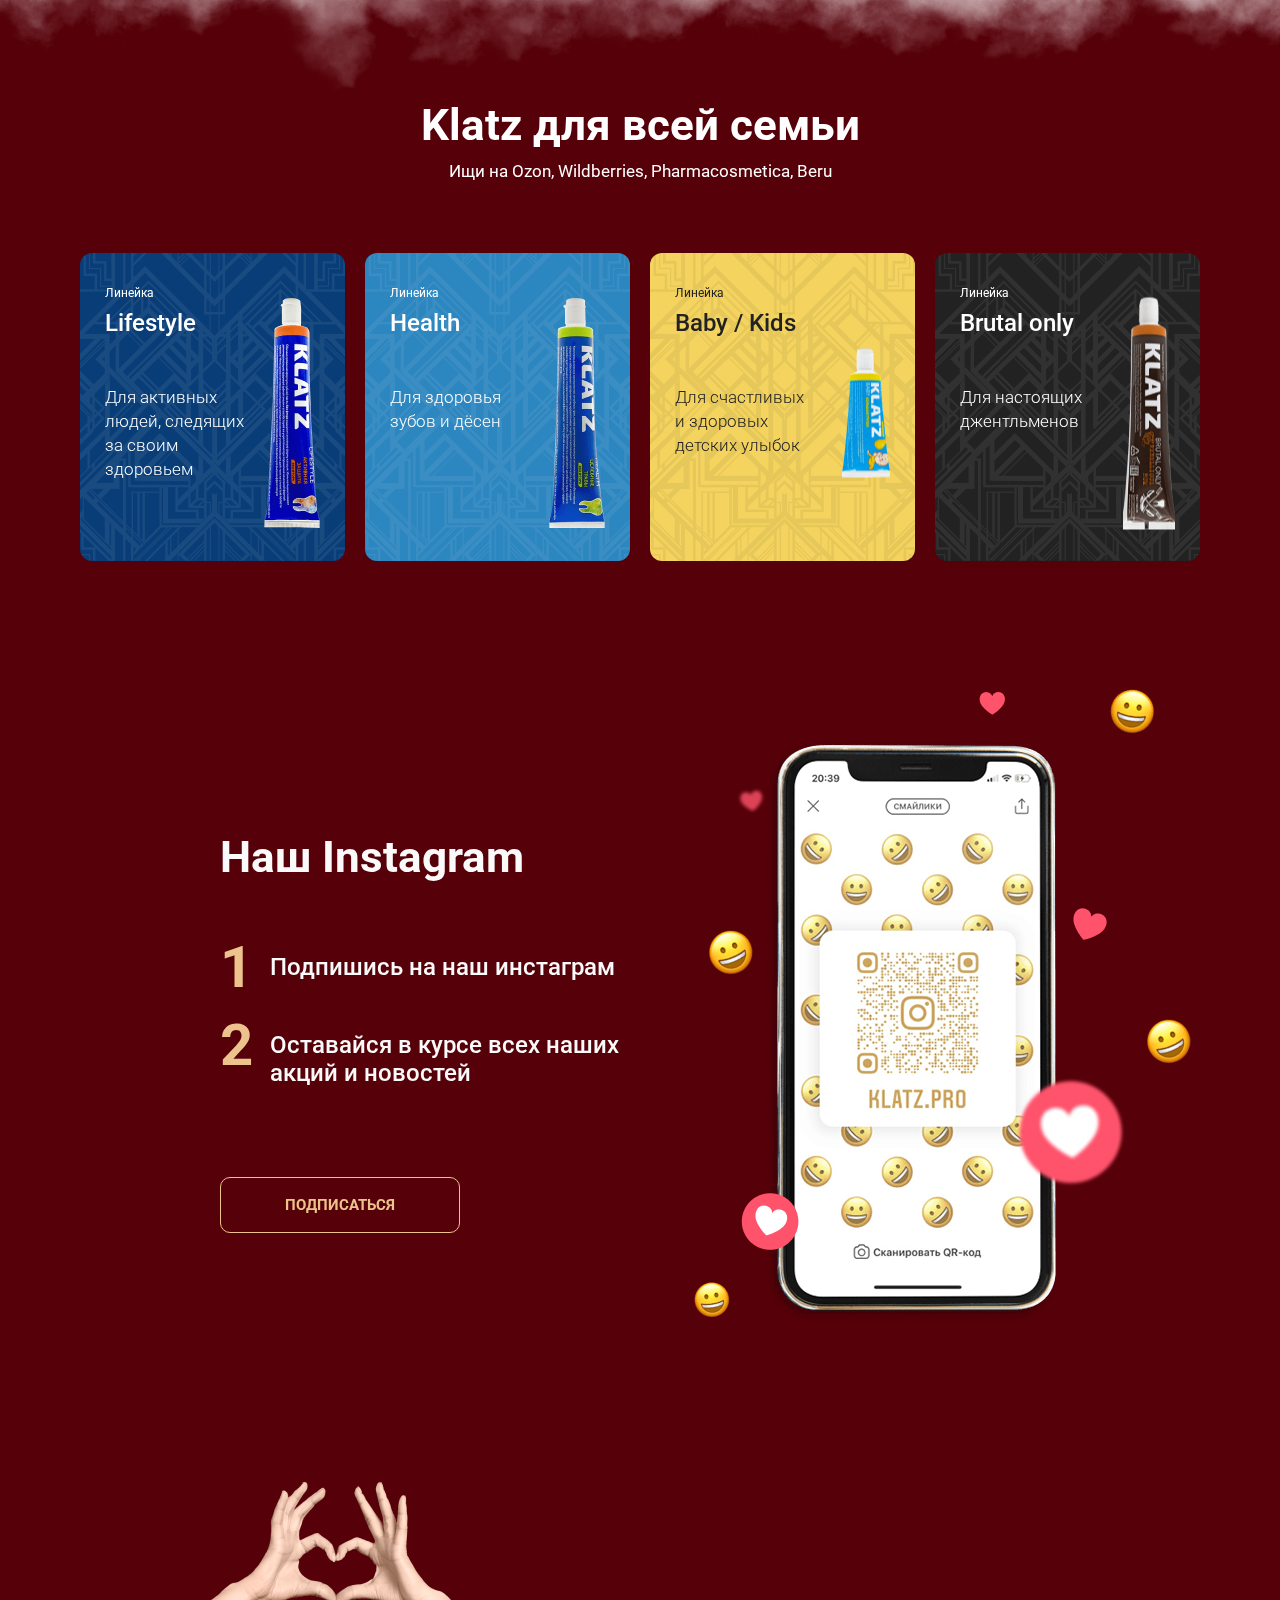
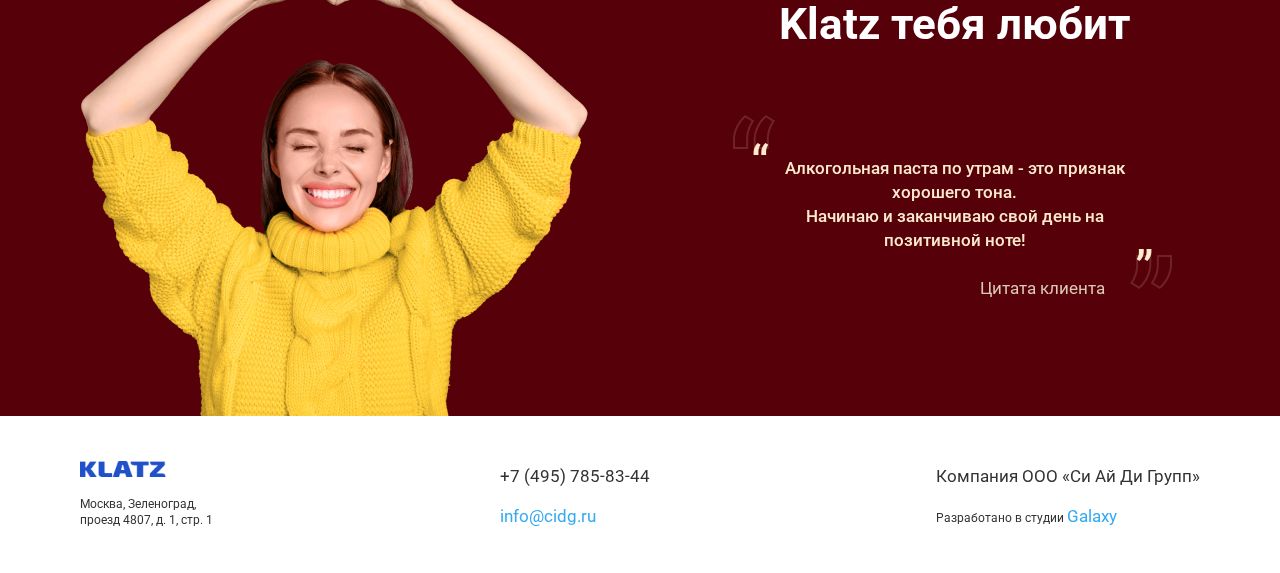
==== commit 32806620: "1" ====
--- a/brutal/index.html
+++ b/brutal/index.html
@@ -13,14 +13,14 @@
     <meta name="format-detection" content="telephone=no">
 	<meta http-equiv="x-rim-auto-match" content="none">
 	<meta name="viewport" content="user-scalable=yes, width=device-width" />
-	<title>Зубные пасты Klatz</title>
-	<script src="js/html5shiv.js"></script>
+	<title>Зубная паста для девушек со вкусом алкоголя</title>
+    <meta name="description" content="Купите набор зубных паст Glamour Alco – испытайте элегантный заряд бодрости!">
 	<link href="https://fonts.googleapis.com/css2?family=Roboto:wght@300;400;500;700&display=swap" rel="stylesheet">
 	<link href="css/reset.css" rel="stylesheet" type="text/css" />
 	<link href="css/style.css" rel="stylesheet" type="text/css" />
     <link href="css/animate.min.css" rel="stylesheet" type="text/css" />
     <link href="css/mobile.css" rel="stylesheet" type="text/css" />
-    <link rel="shortcut icon" href="favicon.ico" type="image/x-icon">
+    <link rel="shortcut icon" href="favicon.png" type="image/png">
     
 </head>
 
@@ -35,7 +35,7 @@
 		<header>
         	<div class="container">
             	<div class="header-blocks">
-                	<div class="logo"><img src="img/logo.png" alt=""></div>
+                	<div class="logo"><img src="img/logo.svg" alt=""></div>
                     <nav>
                     	<a href="#catalog" class="smoothScroll">Пасты</a>
                         <a href="#pay" class="smoothScroll">Купить</a>
@@ -73,11 +73,11 @@
                         <div class="block3-image-icon2 wow animate__fadeInRight" data-wow-duration="1s" data-wow-delay="0.7s"></div>
                         <div class="block3-image-icon4 wow animate__fadeInLeft" data-wow-duration="1s" data-wow-delay="0.7s"></div>
                         <div class="block3-image-icon5 wow animate__fadeInLeft" data-wow-duration="1s" data-wow-delay="0.7s"></div>
-                        <div class="block3-image-image-fix wow animate__slideInUp" data-wow-duration="1.5s"></div>
+                        <div class="block3-image-image-fix" ></div>
                     </div>
                     <div class="block3-content">
                     	<div><img src="img/prosecco/prosecco-glass.png" alt="prosecco-glass"></div>
-                        <div class="block3-item-title wow slideInLeft">Просекко</div>
+                        <div class="block3-item-title">Просекко</div>
                         <p>Уникальная зубная паста со вкусом просекко создана для женщин, которые знают вкус настоящей жизни!</p>
                         <div class="cnt"><a href="#pay" class="btn white-btn smoothScroll">купить</a></div>
                     </div>
@@ -209,12 +209,12 @@
                 </div>
             </div>
             <div class="about" id="about">
-                <div class="about-icon1"></div>
-            	<div class="about-icon2"></div>
-                <div class="about-icon3"></div>
-                <div class="about-icon4"></div>
-                <div class="about-icon5"></div>
-
+                <div class="about-icon1 scroll_about1"></div>
+            	<div class="about-icon2 scroll_about1"></div>
+                <div class="about-icon3 scroll_about1"></div>
+                <div class="about-icon4 scroll_about1"></div>
+                <div class="about-icon5 scroll_about1"></div>
+                <div class="about-icon6 scroll_about1"></div>
             	<div class="about-title">Линейки паст Klatz</div>
                 <div class="about-block">
                 	<div class="container">                        
@@ -229,16 +229,15 @@
             </div>
             <div class="white-bottom"></div>
         </div>
-        <div class="info">
-            <div class="about-icon6"></div>
-            <div class="about-icon7"></div>
-            <div class="about-icon8"></div>
+        <div class="info">            
+            <div class="about-icon7 scroll_about1"></div>
+            <div class="about-icon8 scroll_about1"></div>
         	<div class="container">
             	<div class="info-title">Klatz для всей семьи</div>
                 <div class="info-text">Ищи на Ozon, Wildberries, Pharmacosmetica, Beru</div>
                 <div class="info-blocks">
                 	<div class="info-item">
-                        <div class="about-icon9"></div>
+                        <div class="about-icon9 scroll_about1"></div>
                     	<div class="info-item__content">
                         	<p class="info-item-text1">Линейка</p>
                             <p class="info-item-text2">Lifestyle</p>
@@ -268,7 +267,7 @@
                             <p class="info-item-text2">Brutal only</p>
                             <p class="info-item-bottom">Для настоящих джентльменов</p>
                         </div>
-                        <img src="img/info/lifestyle.png" alt="Зубная паста Klatz Brutal only">
+                        <img src="img/info/brutal-only.png" alt="Зубная паста Klatz Brutal only">
                     </div>
                 </div>
             </div>
@@ -286,12 +285,15 @@
                     </div>                    
                 </div>
                 <div class="sub-image">
-                    <div class="sub-icon1"></div>
-                    <div class="sub-icon2"></div>
-                    <div class="sub-icon3"></div>
-                    <div class="sub-icon4"></div>
-                    <div class="sub-icon5"></div>
-                    <div class="sub-icon6"></div>
+                    <div class="sub-icon1 scroll_sub1"></div>
+                    <div class="sub-icon2 scroll_sub2"></div>
+                    <div class="sub-icon3 scroll_sub1"></div>
+                    <div class="sub-icon4 scroll_sub1"></div>
+                    <div class="sub-icon5 scroll_sub2"></div>
+                    <div class="sub-icon6 scroll_sub2"></div>
+                    <div class="sub-icon7 scroll_sub1"></div>
+                    <div class="sub-icon8 scroll_sub1"></div>
+                    <div class="sub-icon9 scroll_sub2"></div>
                 </div>
             </div>
         </div>
@@ -324,10 +326,7 @@
                         <a href="mailto:info@cidg.ru">info@cidg.ru</a>
                     </div>
                     <div class="footer-block">
-                    	<p>Компания ООО «Си Ай Ди Групп»</p>
-                        <a href="#" class="politika">Политика конфиденциальности</a>                        
-                    </div>
-                    <div class="footer-block">
+                        <p>Компания ООО «Си Ай Ди Групп»</p>
                         <div class="footer-left-text">Разработано в студии <a href="https://ongalaxy.ru">Galaxy</a></div>
                     </div>
                 </div>
@@ -335,8 +334,9 @@
         </footer>
     </div>
 	
-    <script src="js/jquery-1.8.3.min.js"></script>
+    <script src="js/jquery-3.5.1.min.js"></script>
     <script src="js/wow.min.js"></script>
-    <script src="js/scripts.js"></script>
+    <script src="js/jquery.paroller.min.js"></script>
+    <script src="js/scripts.js"></script>    
 </body>
 </html>
--- a/brutal/css/style.css
+++ b/brutal/css/style.css
@@ -8,11 +8,70 @@
 ::-moz-placeholder          {color:#8a8a8a;}
 :-moz-placeholder           {color:#8a8a8a;}
 :-ms-input-placeholder      {color:#8a8a8a;}
+
+@-webkit-keyframes bounceIn {
+  0% {
+    opacity: 0;
+    -webkit-transform: scale(.3);
+    transform: scale(.3);
+  }
+
+  50% {
+    opacity: 1;
+    -webkit-transform: scale(1.05);
+    transform: scale(1.05);
+  }
+
+  70% {
+    -webkit-transform: scale(.9);
+    transform: scale(.9);
+  }
+
+  100% {
+    -webkit-transform: scale(1);
+    transform: scale(1);
+  }
+}
+
+@keyframes bounceIn {
+  0% {
+    opacity: 0;
+    -webkit-transform: scale(.3);
+    -ms-transform: scale(.3);
+    transform: scale(.3);
+  }
+
+  50% {
+    opacity: 1;
+    -webkit-transform: scale(1.05);
+    -ms-transform: scale(1.05);
+    transform: scale(1.05);
+  }
+
+  70% {
+    -webkit-transform: scale(.9);
+    -ms-transform: scale(.9);
+    transform: scale(.9);
+  }
+
+  100% {
+    -webkit-transform: scale(1);
+    -ms-transform: scale(1);
+    transform: scale(1);
+  }
+}
+
+.bounceIn {
+  -webkit-animation-name: bounceIn;
+  animation-name: bounceIn;
+}
+
+
 body {
 	font-family: 'Roboto', sans-serif;
 	font-size: 17px;
 	color: #333333;
-	background: url(../img/pattern.png) repeat 0 40px #560009;
+	background-color: #560009;
 	background-size: 225px;
 	min-width: 480px;
 }
@@ -419,7 +478,7 @@
 	line-height: 52px;
 	font-weight: bold;
 	text-align: center;
-	margin-bottom: 95px;
+	margin-bottom: 40px;
 }
 .about {
 	position: relative;
@@ -469,7 +528,7 @@
 	position: absolute;
 	width: 132px;
 	height: 139px;	
-	top: -2%;
+	bottom: -8%;
 	left: 18%;	
 	background-image: url(../img/about/about-icon6.png);
 }
@@ -477,7 +536,7 @@
 	position: absolute;
 	width: 106px;
 	height: 125px;
-	top: 13%;
+	top: 4%;
 	right: 34%;	
 	background-image: url(../img/about/about-icon7.png);
 }
@@ -514,6 +573,10 @@
 .about-content {
 	width: 425px;
 }
+.about-image img {
+	padding-top: 50px;
+	margin-right: -30px;
+}
 .about-content-title {
 	font-size: 44px;
 	line-height: 52px;
@@ -526,7 +589,7 @@
 	margin-bottom: 60px;
 }
 .info {
-	padding-top: 250px;
+	padding-top: 200px;
 	margin-bottom: 180px;
 	position: relative;
 }
@@ -648,12 +711,13 @@
 	margin-bottom: 60px;
 }
 .white-image {
-	background: url(../img/nabor-past-bg.png) 50% / contain no-repeat;
+	height: 650px;
+	background: url(../img/nabor-past-bg.png) 50% no-repeat;
 	text-align: center;
 }
 .white-bottom {
 	position: absolute;
-	bottom: -8%;
+	bottom: -6%;
 	left: 0;
 	width: 100%;
 	height: 415px;
@@ -887,51 +951,75 @@
 }
 .sub-icon1 {
 	position: absolute;
+	width: 26px;
+	height: 24px;
+	top: -50px;
+	right: 55px;
+	background-image: url(../img/sub/icon1.png);
+}
+.sub-icon2 {
+	position: absolute;
+	width: 55px;
+	height: 55px;
+	top: -57px;
+	right: -100px;
+	background-image: url(../img/sub/icon2.png);
+}
+.sub-icon3 {
+	position: absolute;
 	width: 33px;
 	height: 31px;
-	top: -97px;
-	left: 280px;
-	background-image: url(../img/sub/icon1.png);
-}
-.sub-icon2 {
-	position: absolute;
-	width: 34px;
-	height: 34px;
-	top: -48px;
-	left: 250px;
-	background-image: url(../img/sub/icon2.png);
-}
-.sub-icon3 {
-	position: absolute;
-	width: 42px;
+	top: 45px;
+	left: -30px;
+	background-image: url(../img/sub/icon3.png);
+}
+.sub-icon4 {
+	position: absolute;
+	width: 43px;
 	height: 40px;
-	top: 15px;
-	right: 209px;
-	background-image: url(../img/sub/icon3.png);
-}
-.sub-icon4 {
+	top: 165px;
+	right: -50px;
+	background-image: url(../img/sub/icon4.png);
+}
+.sub-icon5 {
+	background-image: url(../img/sub/icon5.png);
+	height: 62px;
+	width: 62px;
+	position: absolute;
+	top: 180px;
+	left: -65px;
+}
+.sub-icon6 {
+	position: absolute;
+	width: 62px;
+	height: 62px;
+	right: -140px;
+	bottom: 250px;
+	background-image: url(../img/sub/icon5.png);
+}
+.sub-icon7 {
+	position: absolute;
+	width: 119px;
+	height: 119px;
+	right: -70px;
+	bottom: 130px;
+	background-image: url(../img/sub/icon7.png);
+}
+.sub-icon8 {
 	position: absolute;
 	width: 70px;
 	height: 70px;
-	top: 141px;
-	left: 197px;
-	background-image: url(../img/sub/icon4.png);
-}
-.sub-icon5 {
-	background-image: url(../img/sub/icon5.png);
-	height: 119px;
-	width: 119px;
-	position: absolute;
-	top: 117px;
-	right: 174px;
-}
-.sub-icon6 {
-	position: absolute;
-	width: 36px;
-	height: 35px;
-	top: 228px;
-	left: 188px;
-	background-image: url(../img/sub/icon6.png);
+	left: -30px;
+	bottom: 65px;
+	background-image: url(../img/sub/icon8.png);
+}
+.sub-icon9 {
+	position: absolute;
+	width: 44px;
+	height: 44px;
+	left: -75px;
+	bottom: 0;
+	background-image: url(../img/sub/icon9.png);
 }
 .block3_2-image-bg {	
 	position: absolute;
--- a/brutal/css/mobile.css
+++ b/brutal/css/mobile.css
@@ -21,6 +21,11 @@
 	}
 	.block3-block:nth-child(2n) .block3-content {
 		margin-left: 0px;
+	}
+	.white-image {
+		height: auto;
+		background-size: contain;
+		margin-bottom: 50px;
 	}
 	.order-item {
 		margin-right: 20px;
@@ -40,10 +45,11 @@
 		padding-left: 50px;
 	}
 	.about-image img {
-		width: 200px;
+		width: 250px;
 	}
 	.info {
 	    margin-bottom: 100px;
+	    padding-top: 200px;
 	}
 	.info-item {
 		margin-right: 20px;
@@ -112,14 +118,15 @@
 		padding-top: 50px;
 		padding-bottom: 50px;
 	}
-	.about-image img {
-		width: 180px;
-	}
 	.sub-content {
 		width: 400px;
 	}
 	.qoute-image {
 	    height: 300px;
+	}
+	.about-image img {
+		margin-right: 0;
+		padding-top: 0;
 	}
 }
 @media screen and (max-width: 767px) {
@@ -241,7 +248,8 @@
 		line-height: 40px;
 		margin-bottom: 40px;
 	}
-	.about-icon1, .about-icon2, .about-icon4, .about-icon5, .about-icon6, .about-icon7 {
+	.about-icon1, .about-icon2, .about-icon3, .about-icon4, .about-icon5, .about-icon6, .about-icon7, .about-icon8, .about-icon9,
+	.sub-image div {
 		display: none;
 	}
 	.about-content-title {
@@ -262,10 +270,14 @@
 	}
 	.info {
 		margin-bottom: 60px;
+		padding-top: 170px;
 	}
 	.info-title {
 		font-size: 30px;
 		line-height: 40px;
+	}
+	.info-text {
+		margin-bottom: 30px;
 	}
 	.info-icon1, .info-icon2 {
 		display: none;
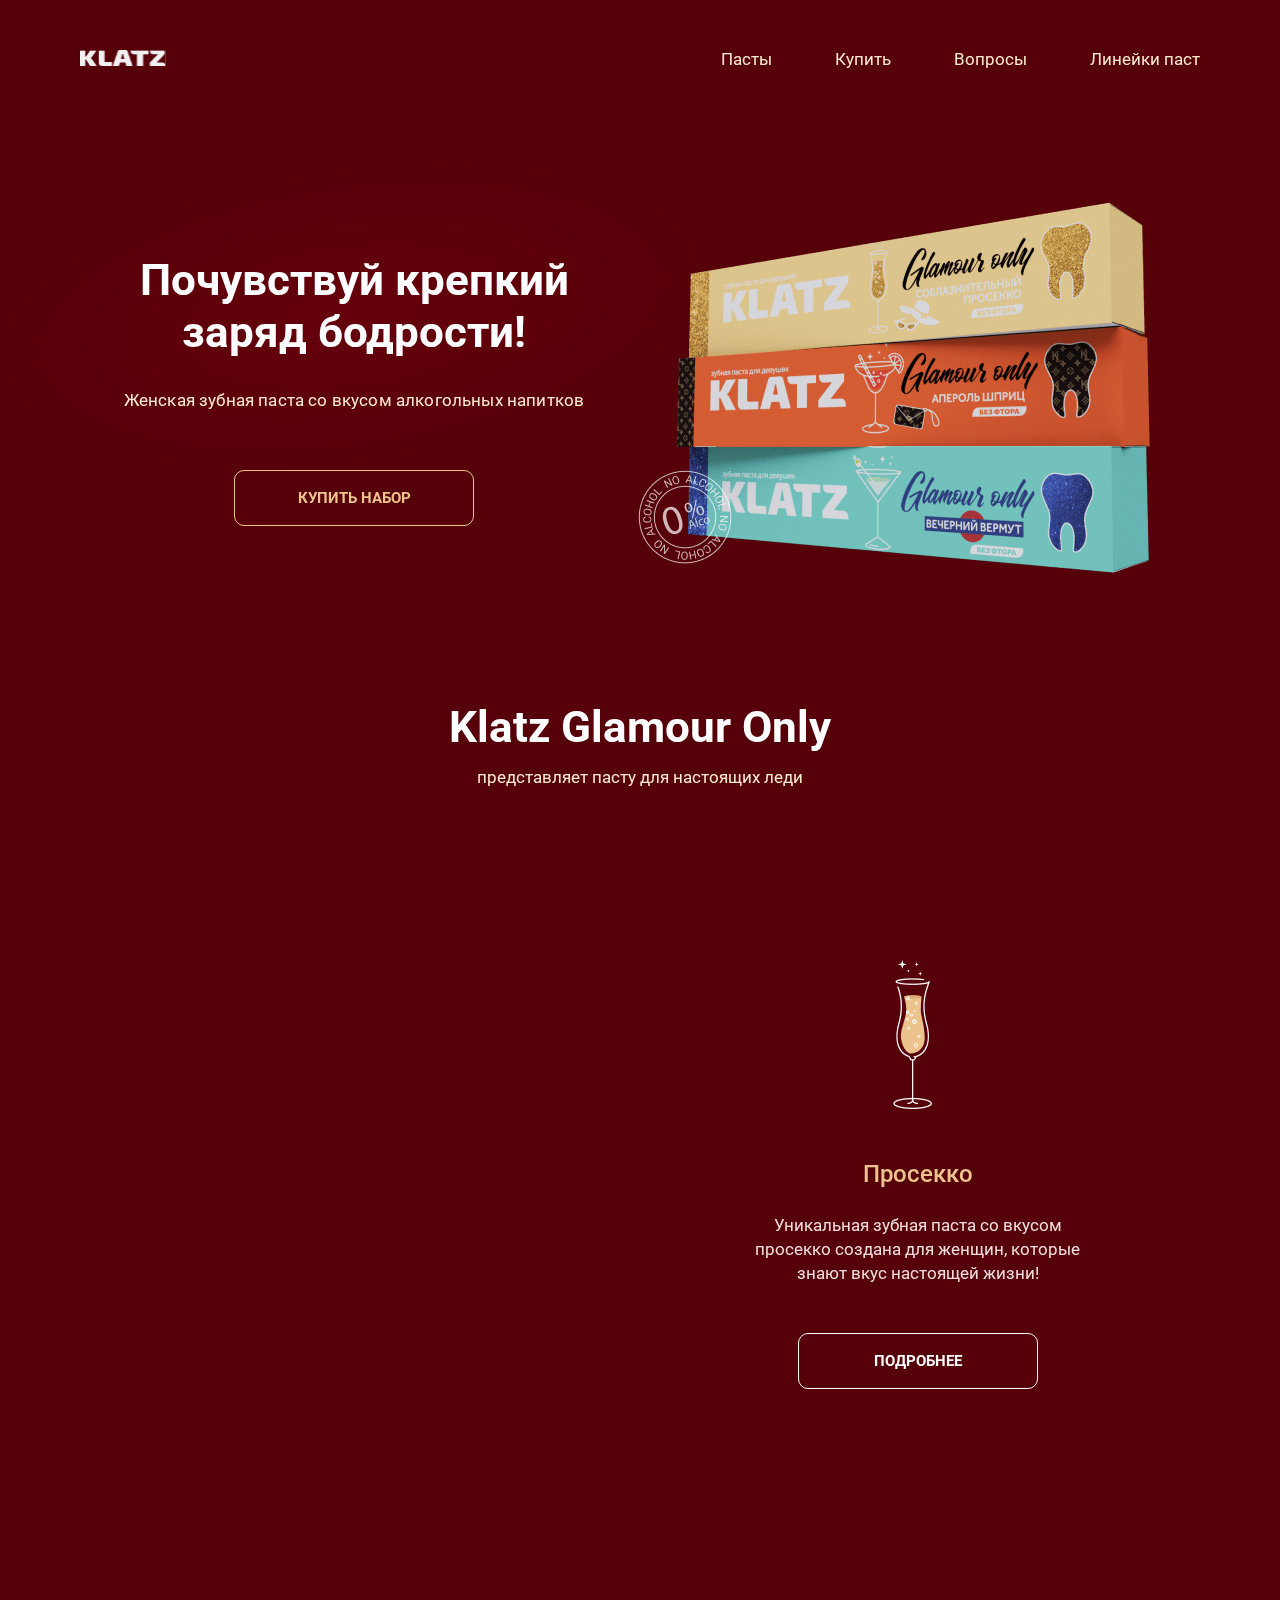
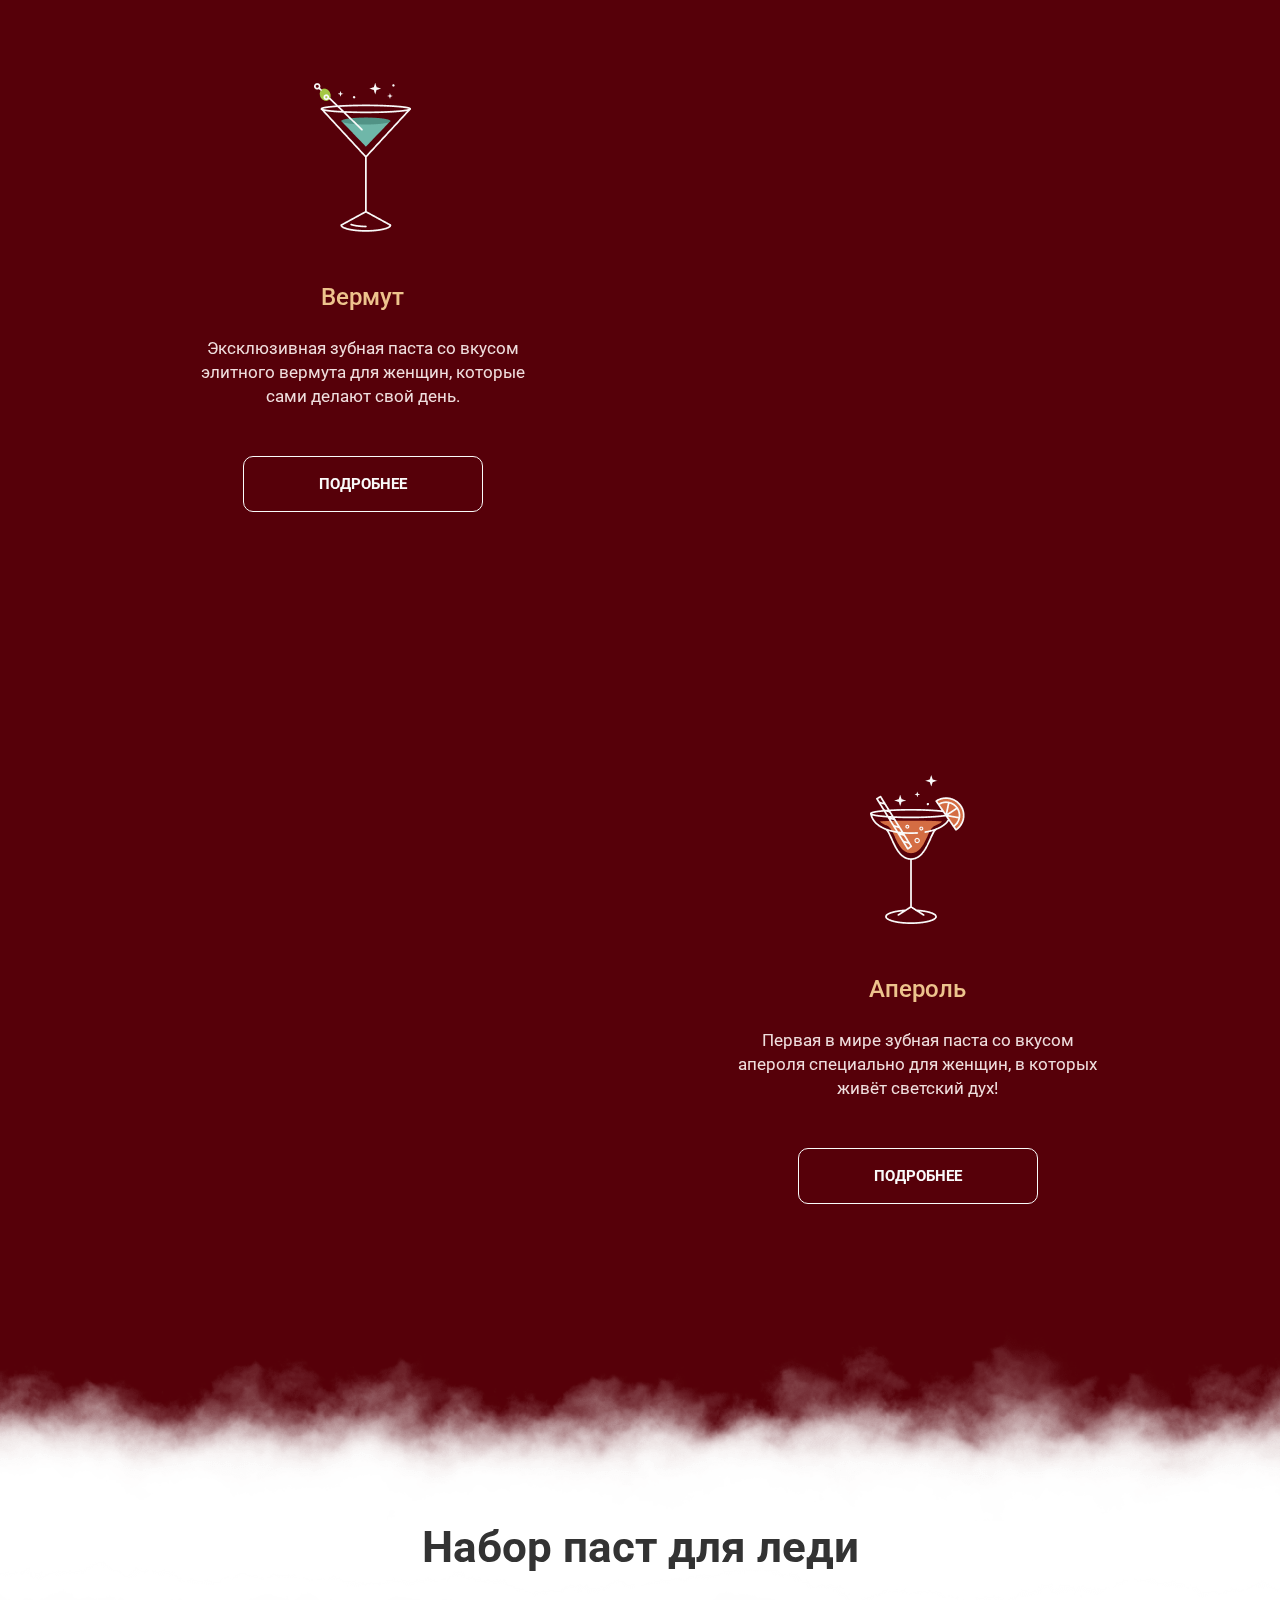
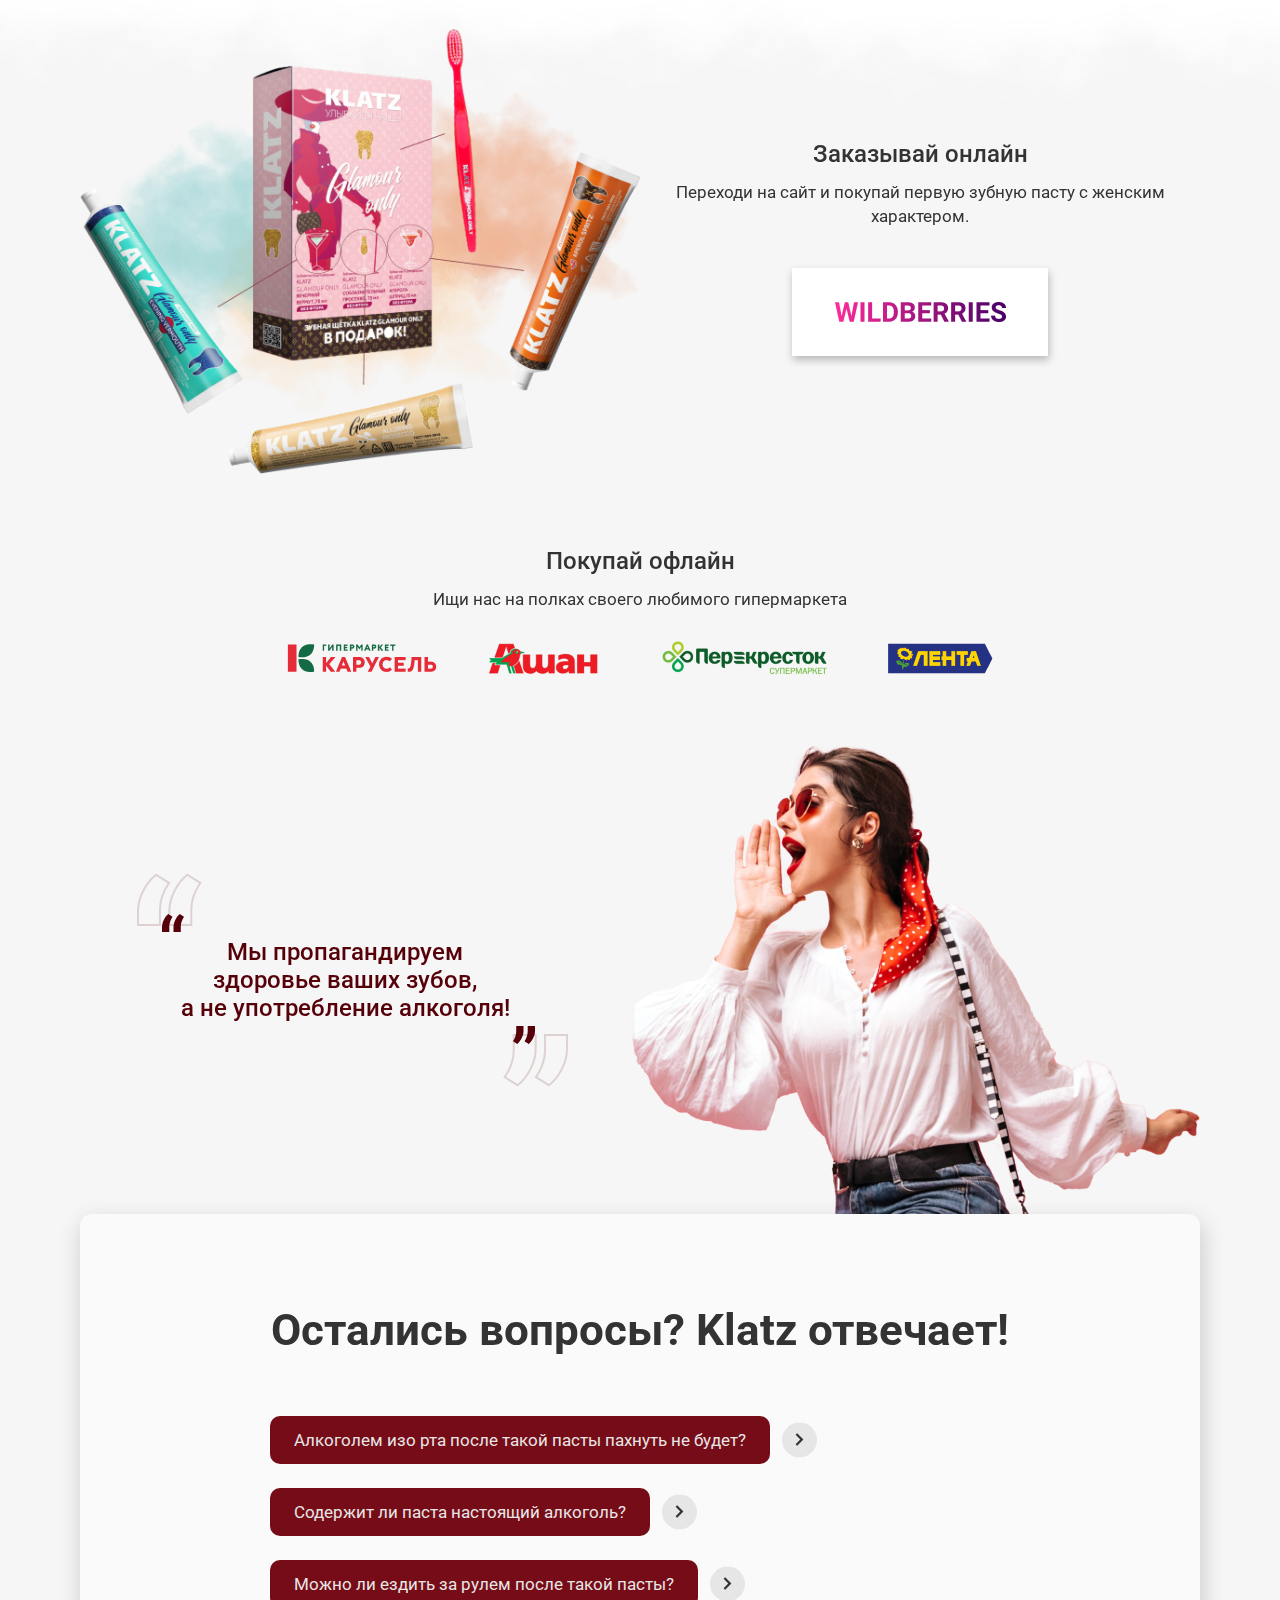
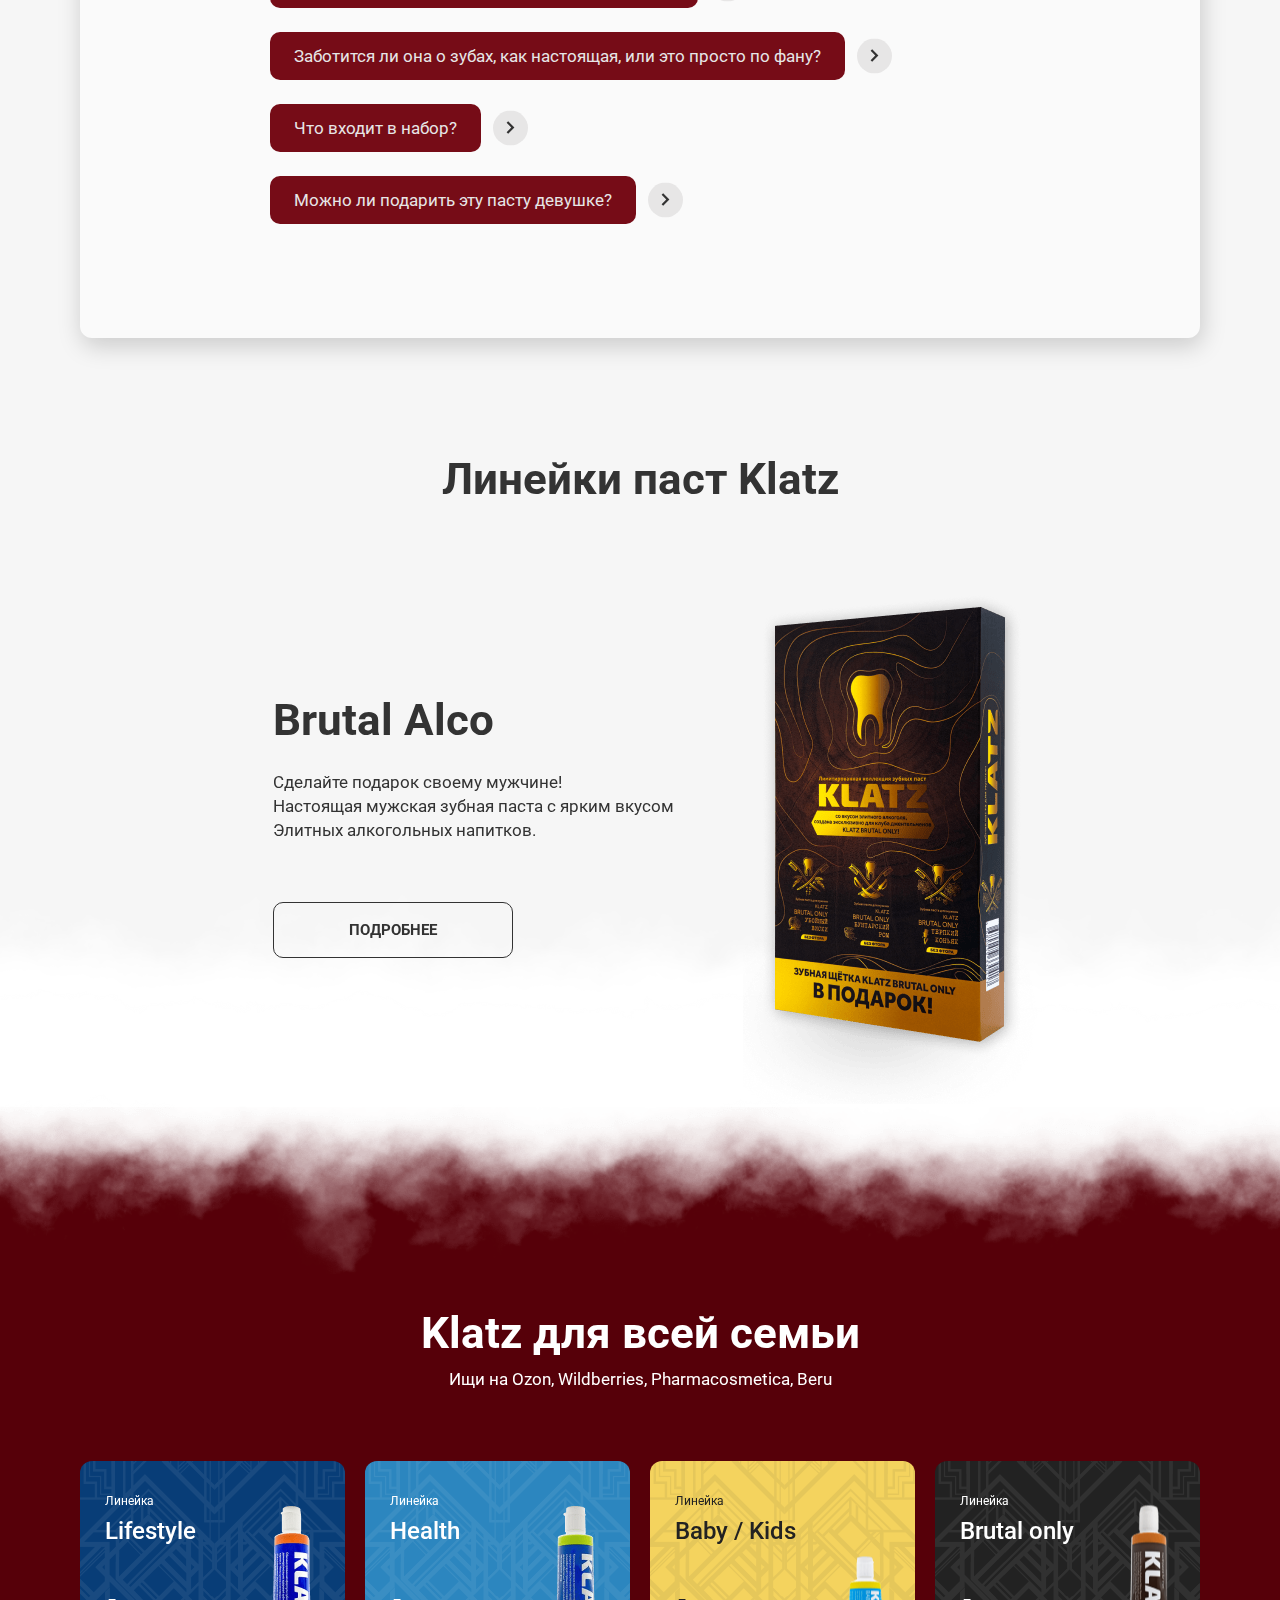
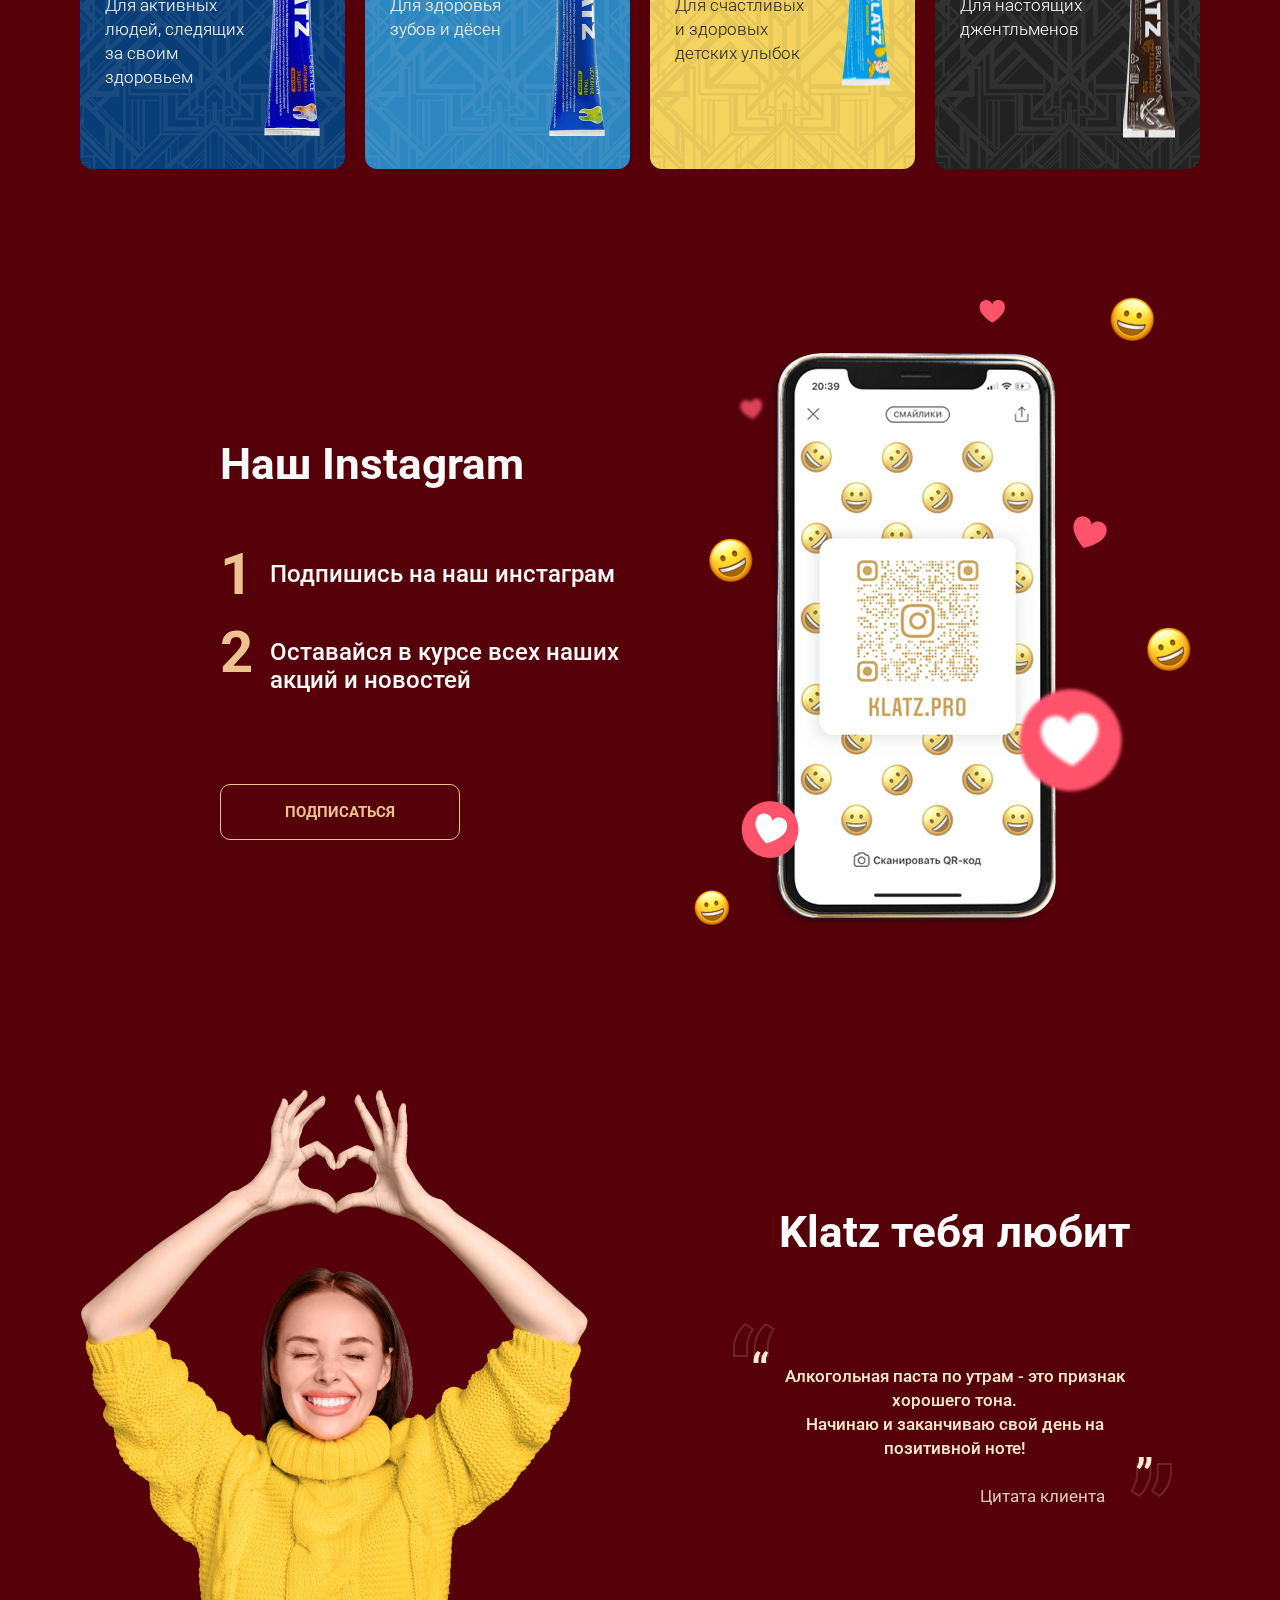
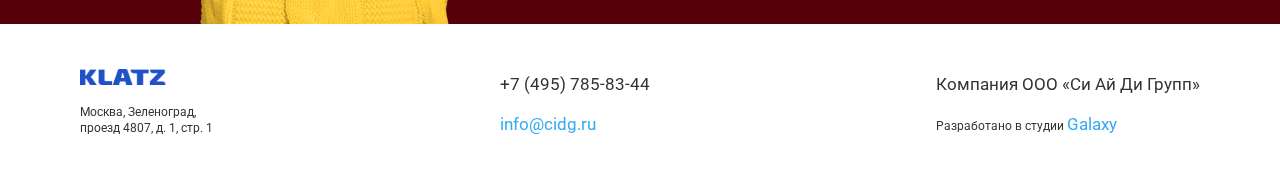
==== commit 7dda414a: "1" ====
--- a/brutal/index.html
+++ b/brutal/index.html
@@ -1,24 +1,18 @@
 <!DOCTYPE html>
-<html>
+<html lang="ru">
 <head>
     <!-- Google Tag Manager -->
-<script>(function(w,d,s,l,i){w[l]=w[l]||[];w[l].push({'gtm.start':
-new Date().getTime(),event:'gtm.js'});var f=d.getElementsByTagName(s)[0],
-j=d.createElement(s),dl=l!='dataLayer'?'&l='+l:'';j.async=true;j.src=
-'https://www.googletagmanager.com/gtm.js?id='+i+dl;f.parentNode.insertBefore(j,f);
-})(window,document,'script','dataLayer','GTM-NTKZBSR');</script>
-<!-- End Google Tag Manager -->
+    <!-- End Google Tag Manager -->
 
-	<meta http-equiv="Content-Type" content="text/html; charset=utf-8" />
+    <meta http-equiv="Content-Type" content="text/html; charset=utf-8" />
     <meta name="format-detection" content="telephone=no">
-	<meta http-equiv="x-rim-auto-match" content="none">
-	<meta name="viewport" content="user-scalable=yes, width=device-width" />
-	<title>Зубная паста для девушек со вкусом алкоголя</title>
+    <meta http-equiv="x-rim-auto-match" content="none">
+    <meta name="viewport" content="user-scalable=yes, width=device-width" />
+    <title>Зубная паста для девушек со вкусом алкоголя</title>
     <meta name="description" content="Купите набор зубных паст Glamour Alco – испытайте элегантный заряд бодрости!">
-	<link href="https://fonts.googleapis.com/css2?family=Roboto:wght@300;400;500;700&display=swap" rel="stylesheet">
-	<link href="css/reset.css" rel="stylesheet" type="text/css" />
-	<link href="css/style.css" rel="stylesheet" type="text/css" />
-    <link href="css/animate.min.css" rel="stylesheet" type="text/css" />
+    <link href="https://fonts.googleapis.com/css2?family=Roboto:wght@300;400;500;700&display=swap" rel="stylesheet">
+    <link href="css/reset.css" rel="stylesheet" type="text/css" />
+    <link href="css/style.css" rel="stylesheet" type="text/css" />
     <link href="css/mobile.css" rel="stylesheet" type="text/css" />
     <link rel="shortcut icon" href="favicon.png" type="image/png">
     
@@ -27,182 +21,181 @@
 <body>
     
 <!-- Google Tag Manager (noscript) -->
-<noscript><iframe src="https://www.googletagmanager.com/ns.html?id=GTM-NTKZBSR"
-height="0" width="0" style="display:none;visibility:hidden"></iframe></noscript>
 <!-- End Google Tag Manager (noscript) -->
 
-	<div class="main" id="main">
-		<header>
-        	<div class="container">
-            	<div class="header-blocks">
-                	<div class="logo"><img src="img/logo.svg" alt=""></div>
+    <div class="main" id="main">
+        <header>
+            <div class="container">
+                <div class="header-blocks">
+                    <div class="logo"><img src="img/logo.svg" alt=""></div>
                     <nav>
-                    	<a href="#catalog" class="smoothScroll">Пасты</a>
+                        <a href="#catalog" class="smoothScroll">Пасты</a>
                         <a href="#pay" class="smoothScroll">Купить</a>
                         <a href="#faq" class="smoothScroll">Вопросы</a>
                         <a href="#about" class="smoothScroll">Линейки паст</a>
                     </nav>
                     <div class="mob-nav">
-                    	<div></div>
                         <div></div>
                         <div></div>
+                        <div></div>
                     </div>
                 </div>
             </div>
         </header>
         <div class="block1">
-        	<div class="container">                
+            <div class="container">                
                 <div class="block1-image"><span></span><img src="img/block1-image.png" alt=""></div>
                 <div class="block1-content">
-                	<div class="block1-title">Почувствуй крепкий заряд бодрости!</div>
+                    <div class="block1-title">Почувствуй крепкий заряд бодрости!</div>
                     <div class="block1-text">Женская зубная паста со вкусом алкогольных напитков</div>
                     <img src="img/block1-image.png" alt="" class="block1-image-mob">
-                    <div class="cnt"><a href="#pay" class="btn yellow-btn smoothScroll">купить</a></div>
+                    <div class="cnt"><a href="#pay" class="btn yellow-btn smoothScroll">купить набор</a></div>
                 </div>
             </div>
         </div>
         <div class="block3" id="catalog">
-        	<div class="container">
-            	<div class="block3-title">Klatz Glamour Only</div>
+            <div class="container">
+                <div class="block3-title">Klatz Glamour Only</div>
                 <div class="block3-text">представляет пасту для настоящих леди</div>
-                <div class="block3-block">
-                	<img src="img/prosecco/prosecco-mob.png" class="block3-image-mob" alt="">
-                	<div class="block3-image">
-                    	<div class="block3-image-bg wow animate__fadeIn" data-wow-duration="1s" data-wow-delay="0.4s"></div>
-                        <div class="block3-image-icon1 wow animate__fadeInRight" data-wow-duration="1s" data-wow-delay="0.7s"></div>
-                        <div class="block3-image-icon2 wow animate__fadeInRight" data-wow-duration="1s" data-wow-delay="0.7s"></div>
-                        <div class="block3-image-icon4 wow animate__fadeInLeft" data-wow-duration="1s" data-wow-delay="0.7s"></div>
-                        <div class="block3-image-icon5 wow animate__fadeInLeft" data-wow-duration="1s" data-wow-delay="0.7s"></div>
-                        <div class="block3-image-image-fix" ></div>
+                <div class="block3-block animate">
+                    <img src="img/prosecco/prosecco-mob.png" class="block3-image-mob" alt="">
+                    <div class="block3-image">
+                        <div class="block3-image-bg fadeIn"></div>
+                        <div class="block3-image-icon1 fadeInRight"></div>
+                        <div class="block3-image-icon2 fadeInRight"></div>
+                        <div class="block3-image-icon4 fadeInLeft"></div>
+                        <div class="block3-image-icon5 fadeInLeft"></div>
+                        <div class="block3-image-image-fix fadeInUp"></div>
                     </div>
                     <div class="block3-content">
-                    	<div><img src="img/prosecco/prosecco-glass.png" alt="prosecco-glass"></div>
+                        <div><img src="img/prosecco/prosecco-glass.png" alt="prosecco-glass"></div>
                         <div class="block3-item-title">Просекко</div>
                         <p>Уникальная зубная паста со вкусом просекко создана для женщин, которые знают вкус настоящей жизни!</p>
-                        <div class="cnt"><a href="#pay" class="btn white-btn smoothScroll">купить</a></div>
-                    </div>
-                </div>
-                <div class="block3-block">
-                	<img src="img/wermut/wermut-mob.png" class="block3-image-mob-fix" alt="">
-                	<div class="block3-content">
-                    	<div><img src="img/wermut/wermut-glass.png" alt="wermut-glass"></div>
+                        <div class="cnt"><a href="#pay" class="btn white-btn smoothScroll">подробнее</a></div>
+                    </div>
+                </div>
+                <div class="block3-block animate">
+                    <img src="img/wermut/wermut-mob.png" class="block3-image-mob-fix" alt="">
+                    <div class="block3-content">
+                        <div><img src="img/wermut/wermut-glass.png" alt="wermut-glass"></div>
                         <div class="block3-item-title">Вермут</div>
                         <p>Эксклюзивная зубная паста со вкусом элитного вермута для женщин, которые сами делают свой день.</p>
-                        <div class="cnt"><a href="#pay" class="btn white-btn smoothScroll">купить</a></div>
-                    </div>
-                    <img src="img/wermut/wermut-mob.png" class="block3-image-mob block3-image-mob-fix2" alt="">
-                	<div class="block3-image">
-                    	<div class="block3_2-image-bg wow animate__fadeIn" data-wow-duration="1s" data-wow-delay="0.4s"></div>
-                        <div class="block3_2-image-icon1 wow animate__fadeInRight" data-wow-duration="1s" data-wow-delay="0.7s"></div>
-                        <div class="block3_2-image-icon2 wow animate__fadeInRight" data-wow-duration="1s" data-wow-delay="0.7s"></div>
-                        <div class="block3_2-image-icon3 wow animate__fadeInLeft" data-wow-duration="1s" data-wow-delay="0.7s"></div>
-                        <div class="block3_2-image-icon4 wow animate__fadeInLeft" data-wow-duration="1s" data-wow-delay="0.7s"></div>
-                        <div class="block3_2-image1 wow animate__slideInUp" data-wow-duration="1.5s"></div>
-                    </div>
-                </div>
-                <div class="block3-block">
-                	<img src="img/aperol/aperol-mob.png" class="block3-image-mob" alt="">
-                	<div class="block3-image">
-                    	<div class="block3_3-image-bg wow animate__fadeIn" data-wow-duration="1s" data-wow-delay="0.4s"></div>
-                        <div class="block3_3-image-icon1 wow animate__fadeInRight" data-wow-duration="1s" data-wow-delay="0.7s"></div>
-                        <div class="block3_3-image-icon2 wow animate__fadeInRight" data-wow-duration="1s" data-wow-delay="0.7s"></div>
-                        <div class="block3_3-image-icon3 wow animate__fadeInLeft" data-wow-duration="1s" data-wow-delay="0.7s"></div>
-                        <div class="block3_3-image-icon4 wow animate__fadeInLeft" data-wow-duration="1s" data-wow-delay="0.7s"></div>
-                        <div class="block3_3-image1 wow animate__slideInUp" data-wow-duration="1.5s"></div>
+                        <div class="cnt"><a href="#pay" class="btn white-btn smoothScroll">подробнее</a></div>
+                    </div>                    
+                    <div class="block3-image">
+                        <div class="block3_2-image-bg fadeIn"></div>
+                        <div class="block3_2-image-icon1 fadeInRight"></div>
+                        <div class="block3_2-image-icon2 fadeInRight"></div>
+                        <div class="block3_2-image-icon3 fadeInLeft"></div>
+                        <div class="block3_2-image-icon4 fadeInLeft"></div>
+                        <div class="block3_2-image1 fadeInUp"></div>
+                    </div>
+                </div>
+                <div class="block3-block animate">
+                    <img src="img/aperol/aperol-mob.png" class="block3-image-mob" alt="">
+                    <div class="block3-image">
+                        <div class="block3_3-image-bg fadeIn"></div>
+                        <div class="block3_3-image-icon1 fadeInRight"></div>
+                        <div class="block3_3-image-icon2 fadeInRight"></div>
+                        <div class="block3_3-image-icon3 fadeInLeft"></div>
+                        <div class="block3_3-image-icon4 fadeInLeft"></div>
+                        <div class="block3_3-image1 fadeInUp"></div>
                     </div>
                     <div class="block3-content">
-                    	<div><img src="img/aperol/aperol-glass.png" alt="aperol-glass"></div>
+                        <div><img src="img/aperol/aperol-glass.png" alt="aperol-glass"></div>
                         <div class="block3-item-title">Апероль</div>
                         <p>Первая в мире зубная паста со вкусом апероля специально для женщин, в которых живёт светский дух!</p>
-                        <div class="cnt"><a href="#pay" class="btn white-btn smoothScroll">купить</a></div>
+                        <div class="cnt"><a href="#pay" class="btn white-btn smoothScroll">подробнее</a></div>
                     </div>
                 </div>
             </div>
         </div>
         <div class="white-block">
-        	<div class="white-top"></div>
+            <div class="white-top"></div>
             <div class="container" id="pay">
-            	<div class="white-title">Набор паст для леди</div>
-                <div class="white-image"><img src="img/nabor-past.png" alt=""></div>
-                <div class="order">
-                	<div class="order-title">Заказывай онлайн</div>
-                    <div class="order-text">Переходи на сайт и покупай первую зубную пасту с женским характером.</div>
-                    <div class="order-blocks">
-                        <a id="btn1" target="_blank" href="https://www.ozon.ru/context/detail/id/167987107/" class="order-item"><img src="img/order/1.png" alt="ozon"></a>
-                        <a id="btn2" target="_blank" href="https://beru.ru/product/nabor-klatz-zubnaia-pasta-terpkii-koniak-75-ml-zubnaia-pasta-uboinyi-viski-75-ml-zubnaia-pasta-buntarskii-rom-75-ml-zubnaia-shchetka-dlia-vzroslykh-zhestkaia/100883384955" class="order-item-2"><img src="img/order/2.png" alt="беру!"></a>
-                        <a id="btn3" target="_blank" href="https://www.pharmacosmetica.ru/eshop/plus-podarok/podarki-dlya-sebya/nabor-zubnaya-pasta-klatz-brutal-only-terpkiy-konyak-75ml-uboynyy-viski-75ml-buntarskiy-rom-75ml-zub.html" class="order-item-2"><img src="img/order/3.png" alt="pharmacosmetica"></a>
-                        <a id="btn4" target="_blank" href="https://www.wildberries.ru/catalog/11009978/detail.aspx" class="order-item"><img src="img/order/4.png" alt="wildberries"></a>
+                <div class="white-title">Набор паст для леди</div>
+                <div class="nabor-past">   
+                    <div class="white-image"><img src="img/nabor-past.png" alt=""></div>
+                    <div class="order">
+                        <div class="order-title">Заказывай онлайн</div>
+                        <div class="order-text">Переходи на сайт и покупай первую зубную пасту с женским характером.</div>
+                        <div class="order-blocks">
+                            <!--<a id="btn1" target="_blank" href="https://www.ozon.ru/context/detail/id/167987107/" class="order-item"><img src="img/order/1.png" alt="ozon"></a>
+                            <a id="btn2" target="_blank" href="https://beru.ru/product/nabor-klatz-zubnaia-pasta-terpkii-koniak-75-ml-zubnaia-pasta-uboinyi-viski-75-ml-zubnaia-pasta-buntarskii-rom-75-ml-zubnaia-shchetka-dlia-vzroslykh-zhestkaia/100883384955" class="order-item-2"><img src="img/order/2.png" alt="беру!"></a>-->
+                            <!--  <a id="btn3" target="_blank" href="https://www.pharmacosmetica.ru/eshop/plus-podarok/podarki-dlya-sebya/nabor-zubnaya-pasta-klatz-brutal-only-terpkiy-konyak-75ml-uboynyy-viski-75ml-buntarskiy-rom-75ml-zub.html" class="order-item-2"><img src="img/order/3.png" alt="pharmacosmetica"></a> -->
+                            <a id="btn4" target="_blank" href="https://www.wildberries.ru/catalog/16354713/detail.aspx" class="order-item"><img src="img/order/4.png" alt="wildberries"></a>
+                        </div>
                     </div>
                 </div>
                 <div class="pay">
-                	<div class="order-title">Покупай офлайн</div>
+                    <div class="order-title">Покупай офлайн</div>
                     <div class="order-text">Ищи нас на полках своего любимого гипермаркета</div>
                     <div class="pay-blocks">
-                    	<img src="img/pay/1.png" alt="гипермаркет Карусель">
+                        <img src="img/pay/1.png" alt="гипермаркет Карусель">
                         <img src="img/pay/2.png" alt="Ашан">
                         <img src="img/pay/3.png" alt="супермаркет Перекресток">
                         <img src="img/pay/4.png" alt="гипермаркет Лента">
                     </div>
                 </div>
                 <div class="faq-info">
-                	<div class="faq-info-content">
-                    	<div class="faq-quote-left"></div>
+                    <div class="faq-info-content">
+                        <div class="faq-quote-left"></div>
                         <div class="faq-quote-left2"></div>
                         <div class="faq-quote-right"></div>
                         <div class="faq-quote-right2"></div>
-                    	Мы пропагандируем<br> здоровье ваших зубов,<br> а не употребление алкоголя!
-                    </div>
-                	<img src="img/faq-image.png" alt="">
+                        Мы пропагандируем<br> здоровье ваших зубов,<br> а не употребление алкоголя!
+                    </div>
+                    <img src="img/faq-image.png" alt="">
                 </div>
                 <div class="faq" id="faq">
-                	<div class="faq-title">Остались вопросы? Klatz отвечает!</div>
+                    <div class="faq-title">Остались вопросы? Klatz отвечает!</div>
                     <div class="faq-items">
-                    	<div class="faq-item">
-                        	<div class="faq-item-title">
-                            	Перегаром после такой пасты пахнуть не будет?
-                            </div>
-                            <div class="faq-item-content">
-                            	- Нет, паста не содержит алкоголя, поэтому не оставляет после себя алкогольного запаха. Вы с удовольствием можете чистить зубы перед важной встречей или свиданием - изо рта будет пахнуть свежестью.
-                            </div>
-                        </div>
-                        <div class="faq-item">
-                        	<div class="faq-item-title">
-                            	Содержит ли паста настоящий алкоголь?
-                            </div>
-                            <div class="faq-item-content">
-                            	- Нет, мы используем специальные отдушки, чтобы придать пасте очень правдоподобный вкус алкоголя. Он вас не разочарует!
-                            </div>
-                        </div>
-                        <div class="faq-item">
-                        	<div class="faq-item-title">
-                            	Можно ли ездить за рулем после такой пасты?
-                            </div>
-                            <div class="faq-item-content">
-                            	- Конечно, так как в нашей пасте нет алкоголя. Только полезные элементы для здоровья ваших зубов.
-                            </div>
-                        </div>
-                        <div class="faq-item">
-                        	<div class="faq-item-title">
-                            	Заботится ли она о зубах, как настоящая, или это просто по фану?
-                            </div>
-                            <div class="faq-item-content">
-                            	Заботится, да ещё как! Паста содержит ионы цинка, активные компоненты солодки и оливкового масла, которые оказывают бактериостатическое действие, препятствуют формированию зубного камня, сохраняют длительное ощущение свежести во рту. А также другие полезные элементы.
-                            </div>
-                        </div>
-                        <div class="faq-item">
-                        	<div class="faq-item-title">
-                            	Что входит в набор?                                
-                            </div>
-                            <div class="faq-item-content">
-                            	<strong>Зубная щётка</strong>, зубная паста для мужчин <strong>Терпкий коньяк</strong> 75 мл, Зубная паста для мужчин <strong>Убойный виски</strong> 75 мл, Зубная паста для мужчин <strong>Бунтарский ром</strong> 75 мл.
-                            </div>
-                        </div>
-                        <div class="faq-item">
-                        	<div class="faq-item-title">
-                            	Можно ли подарить эту пасту другу?
-                            </div>
-                            <div class="faq-item-content">
-                            	Конечно! Эта паста - отличное дополнение к подарку для тех, кого сложно удивить.
+                        <div class="faq-item">
+                            <div class="faq-item-title">
+                                Алкоголем изо рта после такой пасты пахнуть не будет?
+                            </div>
+                            <div class="faq-item-content">
+                                - Нет, паста не содержит алкоголя, поэтому не оставляет после себя алкогольного запаха. Вы с удовольствием можете чистить зубы перед важной встречей или свиданием - изо рта будет пахнуть свежестью.
+                            </div>
+                        </div>
+                        <div class="faq-item">
+                            <div class="faq-item-title">
+                                Содержит ли паста настоящий алкоголь?
+                            </div>
+                            <div class="faq-item-content">
+                                - Нет, мы используем специальные отдушки, чтобы придать пасте очень правдоподобный вкус алкоголя. Он вас не разочарует!
+                            </div>
+                        </div>
+                        <div class="faq-item">
+                            <div class="faq-item-title">
+                                Можно ли ездить за рулем после такой пасты?
+                            </div>
+                            <div class="faq-item-content">
+                                - Конечно, так как в нашей пасте нет алкоголя. Только полезные элементы для здоровья ваших зубов.
+                            </div>
+                        </div>
+                        <div class="faq-item">
+                            <div class="faq-item-title">
+                                Заботится ли она о зубах, как настоящая, или это просто по фану?
+                            </div>
+                            <div class="faq-item-content">
+                                Заботится, да ещё как! Паста содержит ионы цинка, активные компоненты солодки и оливкового масла, которые оказывают бактериостатическое действие, препятствуют формированию зубного камня, сохраняют длительное ощущение свежести во рту. А также другие полезные элементы.
+                            </div>
+                        </div>
+                        <div class="faq-item">
+                            <div class="faq-item-title">
+                                Что входит в набор?                                
+                            </div>
+                            <div class="faq-item-content">
+                                <strong>Зубная щётка</strong>, зубная паста для девушек <strong>Соблазнительный просекко</strong> 75 мл, Зубная паста для девушек <strong>Апероль шприц</strong> 75 мл, Зубная паста для девушек <strong>Вечерний вермут</strong> 75 мл.
+                            </div>
+                        </div>
+                        <div class="faq-item">
+                            <div class="faq-item-title">
+                                Можно ли подарить эту пасту девушке?
+                            </div>
+                            <div class="faq-item-content">
+                                Конечно! Эта паста - отличный подарок для тех, кого сложно удивить.
                             </div>
                         </div>
                     </div>
@@ -210,20 +203,20 @@
             </div>
             <div class="about" id="about">
                 <div class="about-icon1 scroll_about1"></div>
-            	<div class="about-icon2 scroll_about1"></div>
+                <div class="about-icon2 scroll_about1"></div>
                 <div class="about-icon3 scroll_about1"></div>
                 <div class="about-icon4 scroll_about1"></div>
                 <div class="about-icon5 scroll_about1"></div>
                 <div class="about-icon6 scroll_about1"></div>
-            	<div class="about-title">Линейки паст Klatz</div>
+                <div class="about-title">Линейки паст Klatz</div>
                 <div class="about-block">
-                	<div class="container">                        
+                    <div class="container">                        
                         <div class="about-content">
                             <div class="about-content-title">Brutal Alco</div>
                             <p>Сделайте подарок своему мужчине!<br> Настоящая мужская зубная паста с ярким вкусом Элитных алкогольных напитков. </p>
-                            <div class="about-btn-mob"><a href="#pay" class="btn black-btn smoothScroll">Купить</a></div>
-                        </div>
-                    	<div class="about-image"><img src="img/about/brutal-alco.png" alt="Brutal Alco"></div>
+                            <div class="about-btn-mob"><a href="http://brutal.klatz.pro/?utm_source=glamour_landing" target="_blank" class="btn black-btn">подробнее</a></div>
+                        </div>
+                        <div class="about-image"><img src="img/about/brutal-alco.png" alt="Brutal Alco"></div>
                     </div>
                 </div>
             </div>
@@ -232,14 +225,14 @@
         <div class="info">            
             <div class="about-icon7 scroll_about1"></div>
             <div class="about-icon8 scroll_about1"></div>
-        	<div class="container">
-            	<div class="info-title">Klatz для всей семьи</div>
+            <div class="container">
+                <div class="info-title">Klatz для всей семьи</div>
                 <div class="info-text">Ищи на Ozon, Wildberries, Pharmacosmetica, Beru</div>
                 <div class="info-blocks">
-                	<div class="info-item">
+                    <div class="info-item">
                         <div class="about-icon9 scroll_about1"></div>
-                    	<div class="info-item__content">
-                        	<p class="info-item-text1">Линейка</p>
+                        <div class="info-item__content">
+                            <p class="info-item-text1">Линейка</p>
                             <p class="info-item-text2">Lifestyle</p>
                             <p class="info-item-bottom">Для активных людей, следящих за своим здоровьем</p>
                         </div>
@@ -273,10 +266,10 @@
             </div>
         </div>
         <div class="sub">
-        	<div class="container">            	
-            	<div class="sub-block">
-                	<div class="sub-content">
-                    	<div class="sub-title">Наш Instagram</div>
+            <div class="container">             
+                <div class="sub-block">
+                    <div class="sub-content">
+                        <div class="sub-title">Наш Instagram</div>
                         <ol>
                             <li>Подпишись на наш инстаграм</li>
                             <li>Оставайся в курсе всех наших акций и новостей</li>
@@ -298,31 +291,31 @@
             </div>
         </div>
         <div class="qoute">
-        	<div class="container">
-            	<div class="qoute-image"><img src="img/quote-image.png" alt=""></div>
-            	<div class="quote-block">
-                	<div class="qoute-content">
-                    	<div class="quote-title">Klatz тебя любит</div>
+            <div class="container">
+                <div class="qoute-image"><img src="img/quote-image.png" alt=""></div>
+                <div class="quote-block">
+                    <div class="qoute-content">
+                        <div class="quote-title">Klatz тебя любит</div>
                         <div class="quote-text">
-							<div class="quote-quote-left"></div>
+                            <div class="quote-quote-left"></div>
                             <div class="quote-quote-left2"></div>
                             <div class="quote-quote-right"></div>
                             <div class="quote-quote-right2"></div>
-                        	Алкогольная паста по утрам - это признак хорошего тона.<br> Начинаю и заканчиваю свой день на позитивной ноте!</div>
+                            Алкогольная паста по утрам - это признак хорошего тона.<br> Начинаю и заканчиваю свой день на позитивной ноте!</div>
                         <div class="quote-text2">Цитата клиента</div>
                     </div>
                 </div>
             </div>
         </div>
         <footer>
-        	<div class="container">
-            	<div class="footer-blocks">
-                	<div class="footer-left">
-                    	<img src="img/footer-logo.png" alt="" class="footer-logo">
+            <div class="container">
+                <div class="footer-blocks">
+                    <div class="footer-left">
+                        <img src="img/footer-logo.png" alt="" class="footer-logo">
                         <div class="footer-left-text">Москва, Зеленоград,<br> проезд 4807, д. 1, стр. 1</div>
                     </div>
                     <div class="footer-block">
-                    	<p>+7 (495) 785-83-44</p>
+                        <p>+7 (495) 785-83-44</p>
                         <a href="mailto:info@cidg.ru">info@cidg.ru</a>
                     </div>
                     <div class="footer-block">
@@ -333,10 +326,9 @@
             </div>
         </footer>
     </div>
-	
+    
     <script src="js/jquery-3.5.1.min.js"></script>
-    <script src="js/wow.min.js"></script>
     <script src="js/jquery.paroller.min.js"></script>
     <script src="js/scripts.js"></script>    
 </body>
-</html>
+</html>--- a/brutal/css/style.css
+++ b/brutal/css/style.css
@@ -8,65 +8,6 @@
 ::-moz-placeholder          {color:#8a8a8a;}
 :-moz-placeholder           {color:#8a8a8a;}
 :-ms-input-placeholder      {color:#8a8a8a;}
-
-@-webkit-keyframes bounceIn {
-  0% {
-    opacity: 0;
-    -webkit-transform: scale(.3);
-    transform: scale(.3);
-  }
-
-  50% {
-    opacity: 1;
-    -webkit-transform: scale(1.05);
-    transform: scale(1.05);
-  }
-
-  70% {
-    -webkit-transform: scale(.9);
-    transform: scale(.9);
-  }
-
-  100% {
-    -webkit-transform: scale(1);
-    transform: scale(1);
-  }
-}
-
-@keyframes bounceIn {
-  0% {
-    opacity: 0;
-    -webkit-transform: scale(.3);
-    -ms-transform: scale(.3);
-    transform: scale(.3);
-  }
-
-  50% {
-    opacity: 1;
-    -webkit-transform: scale(1.05);
-    -ms-transform: scale(1.05);
-    transform: scale(1.05);
-  }
-
-  70% {
-    -webkit-transform: scale(.9);
-    -ms-transform: scale(.9);
-    transform: scale(.9);
-  }
-
-  100% {
-    -webkit-transform: scale(1);
-    -ms-transform: scale(1);
-    transform: scale(1);
-  }
-}
-
-.bounceIn {
-  -webkit-animation-name: bounceIn;
-  animation-name: bounceIn;
-}
-
-
 body {
 	font-family: 'Roboto', sans-serif;
 	font-size: 17px;
@@ -125,6 +66,45 @@
 nav a:hover {
 	color: #E2846C;
 }
+
+/* Animate */
+.fadeIn {
+	opacity: 0;
+	transition: all 1s ease;
+}
+.active .fadeIn {	
+	opacity: 1;
+	transition: all 1s ease .4s;
+}
+.fadeInUp {
+	opacity: 0;
+	transform: translateY(120%);	
+	transition: all 1.5s ease;
+}
+.active .fadeInUp {
+	opacity: 1;
+	transform: translateY(0);	
+}
+.fadeInRight {
+	opacity: 0;
+	transform: translateX(120%);
+}
+.active .fadeInRight {
+	opacity: 1;
+	transform: translateX(0);
+	transition: all 1s ease .8s;
+}
+.fadeInLeft {
+	opacity: 0;
+	transform: translateX(-120%);
+}
+.active .fadeInLeft {
+	opacity: 1;
+	transform: translateX(0);
+	transition: all 1s ease .8s;
+}
+
+
 .block1 {
 	margin-bottom: 175px;
 	padding-top: 115px;
@@ -293,7 +273,13 @@
 	text-align: center;
 	margin-bottom: 56px;
 }
+.nabor-past {
+	display: flex;
+	align-items: center;
+	margin-bottom: 70px;
+}
 .order {
+	width: 50%;
 	text-align: center;
 }
 .order-title {
@@ -304,12 +290,11 @@
 }
 .order-text {
 	line-height: 24px;
-	margin-bottom: 58px;
+	margin-bottom: 30px;
 }
 .order-blocks {
-	margin-bottom: 50px;
-	display: flex;
-	flex-direction: row;
+	display: flex;
+	flex-direction: column;
 	flex-wrap: wrap;
 	justify-content: center;
 	align-items: center;
@@ -326,8 +311,7 @@
 	justify-content: center;
 	align-items: center;
 	align-content: center;
-	margin-right: 10px;
-	margin-left: 10px;
+	margin: 10px;
 }
 .order-item-2 {
 	height: 88px;
@@ -340,8 +324,7 @@
 	justify-content: center;
 	align-items: center;
 	align-content: center;
-	margin-right: 10px;
-	margin-left: 10px;
+	margin: 10px;
 }
 .order-item:hover {
 	transform: scale(1.1);
@@ -711,9 +694,12 @@
 	margin-bottom: 60px;
 }
 .white-image {
-	height: 650px;
-	background: url(../img/nabor-past-bg.png) 50% no-repeat;
-	text-align: center;
+	width: 50%;
+	background: url(../img/nabor-past-bg.png) 50% / contain no-repeat;
+	text-align: center;
+}
+.white-image img {
+	width: 100%;
 }
 .white-bottom {
 	position: absolute;
@@ -870,20 +856,6 @@
 .block3-block:nth-child(5) .block3-image {
 	width: 546px;
     height: 623px;
-}
-.block3-image:before {
-	content: '';
-	position: absolute;
-	width: 343px;
-	height: 343px;
-	top: 30px;
-	left: 85px;	
-	background: rgba(250, 250, 250, 0.2);
-	border-radius: 50%;
-	filter: blur(150px);
-}
-.block3-block:nth-child(4) .block3-image:before {
-
 }
 .block3-image-bg {	
 	position: absolute;
--- a/brutal/css/mobile.css
+++ b/brutal/css/mobile.css
@@ -22,20 +22,10 @@
 	.block3-block:nth-child(2n) .block3-content {
 		margin-left: 0px;
 	}
-	.white-image {
+  	.white-image {
 		height: auto;
 		background-size: contain;
 		margin-bottom: 50px;
-	}
-	.order-item {
-		margin-right: 20px;
-		margin-bottom: 20px;
-		margin-left: 20px;
-	}
-	.order-item-2 {
-		margin-right: 20px;
-		margin-bottom: 20px;
-		margin-left: 20px;
 	}	
 	.faq-info img {
 		width: 350px;
@@ -102,6 +92,22 @@
 	}
 	.block3-block {
 		margin-bottom: 80px;
+	}
+	.nabor-past {
+		flex-direction: column;
+		margin-bottom: 50px;
+	}
+	.white-image {
+		margin-bottom: 60px;
+	}
+	.white-image, .order {
+		width: auto;
+	}
+	.order-blocks {
+		flex-direction: row;
+	}
+	.order-text {
+		margin-bottom: 30px;
 	}
 	.pay-blocks img {
 		margin-right: 20px;
